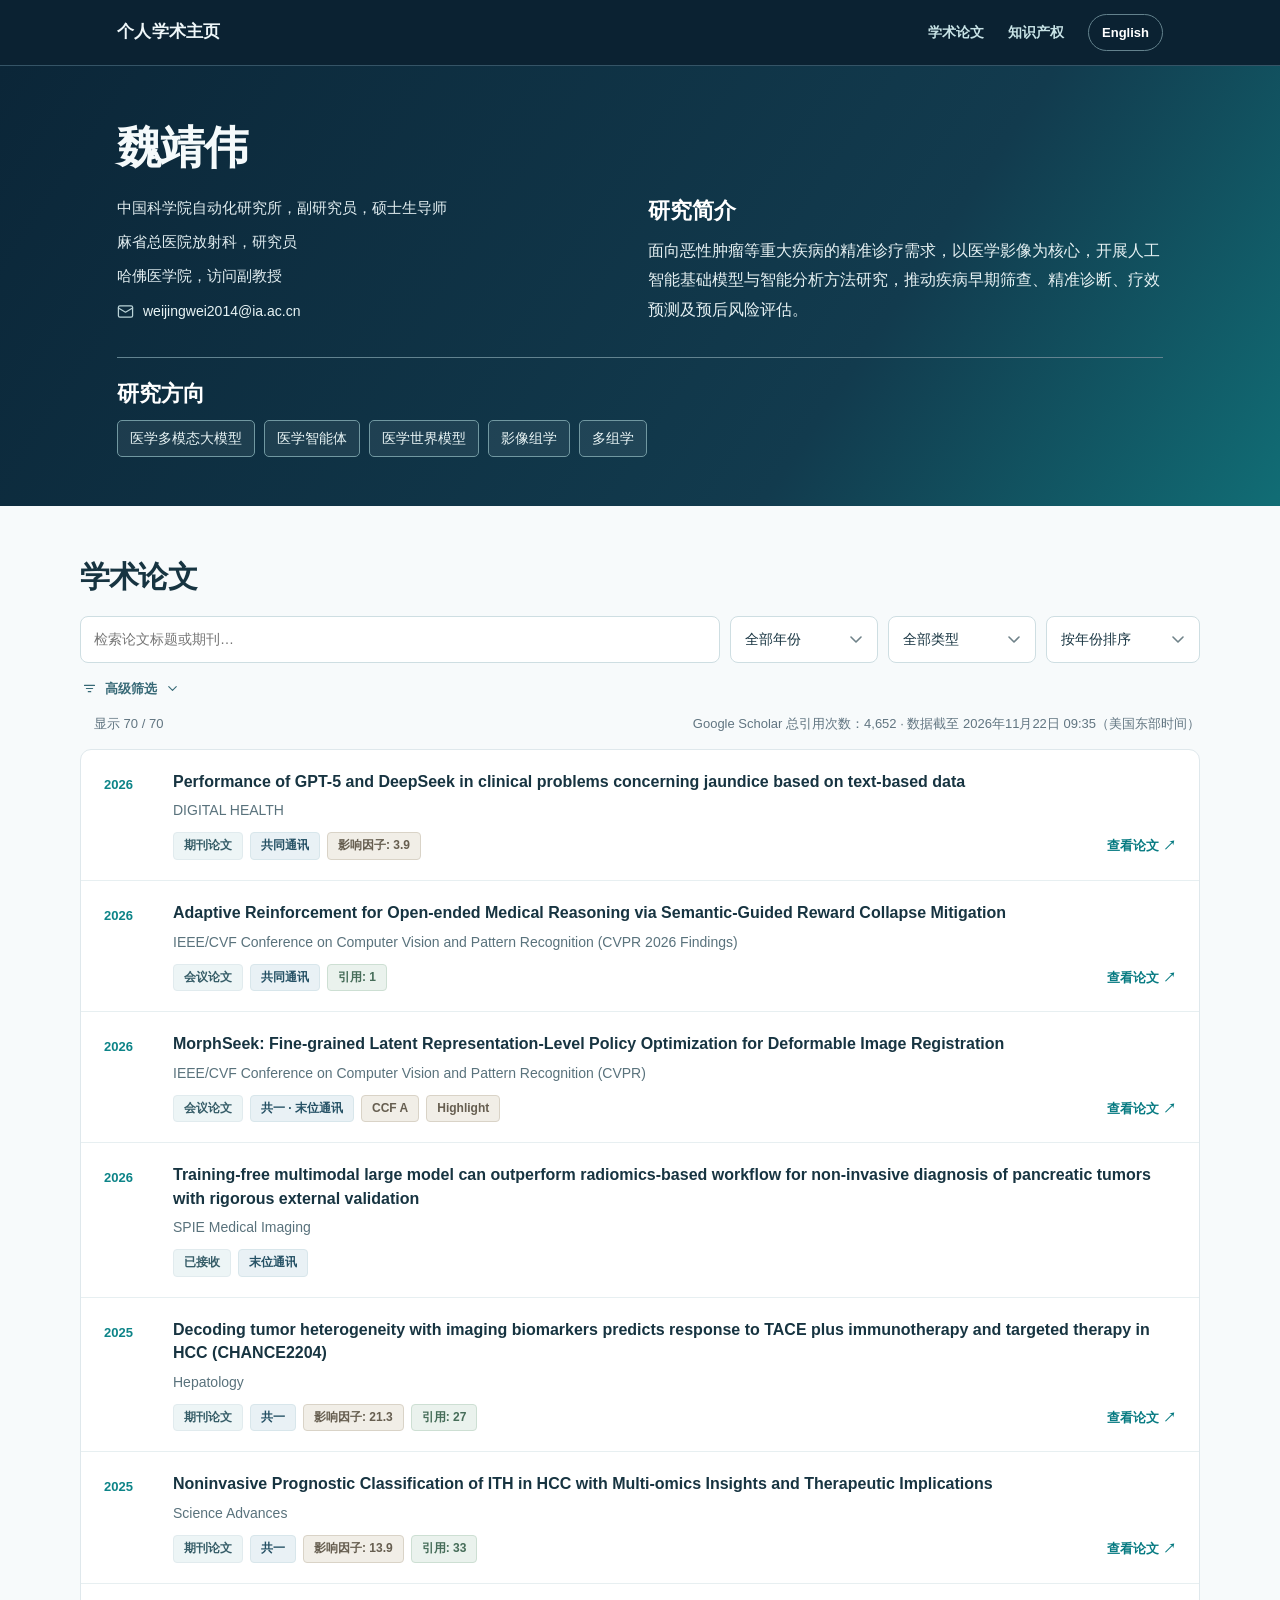
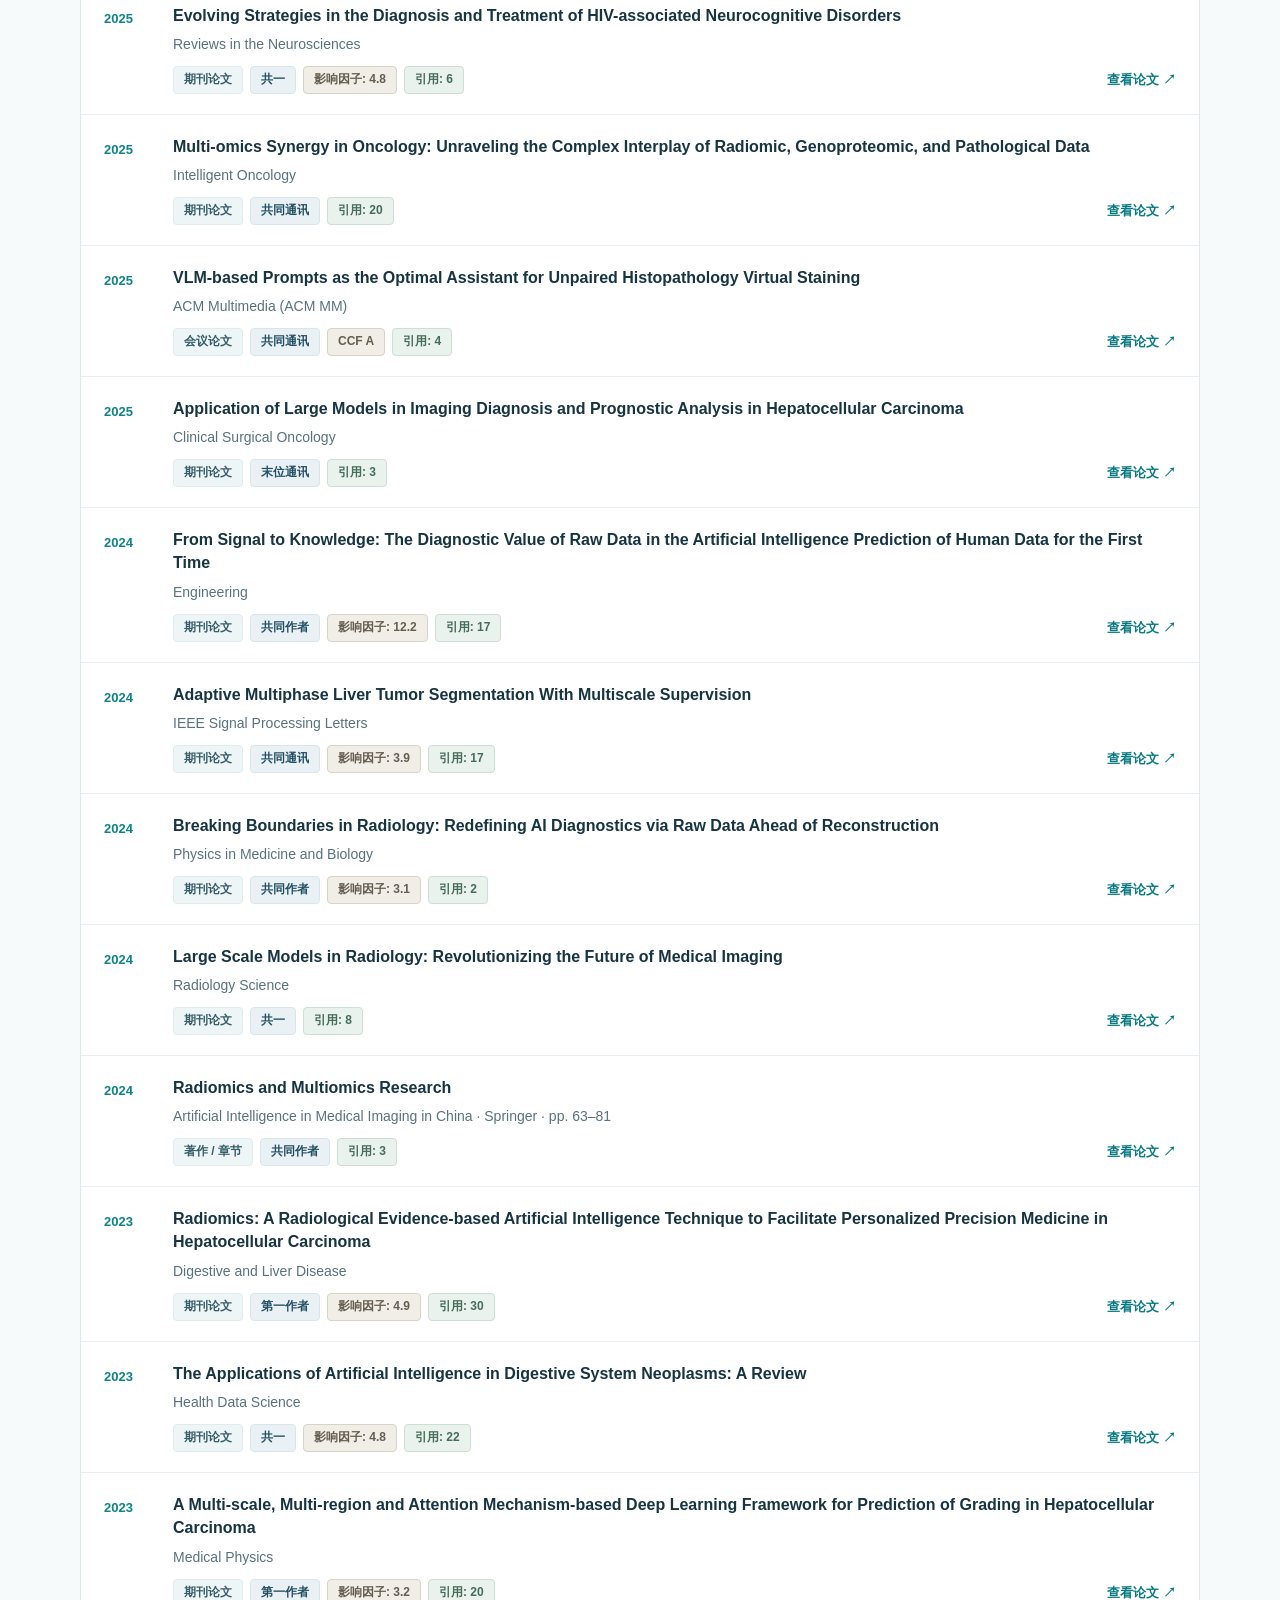
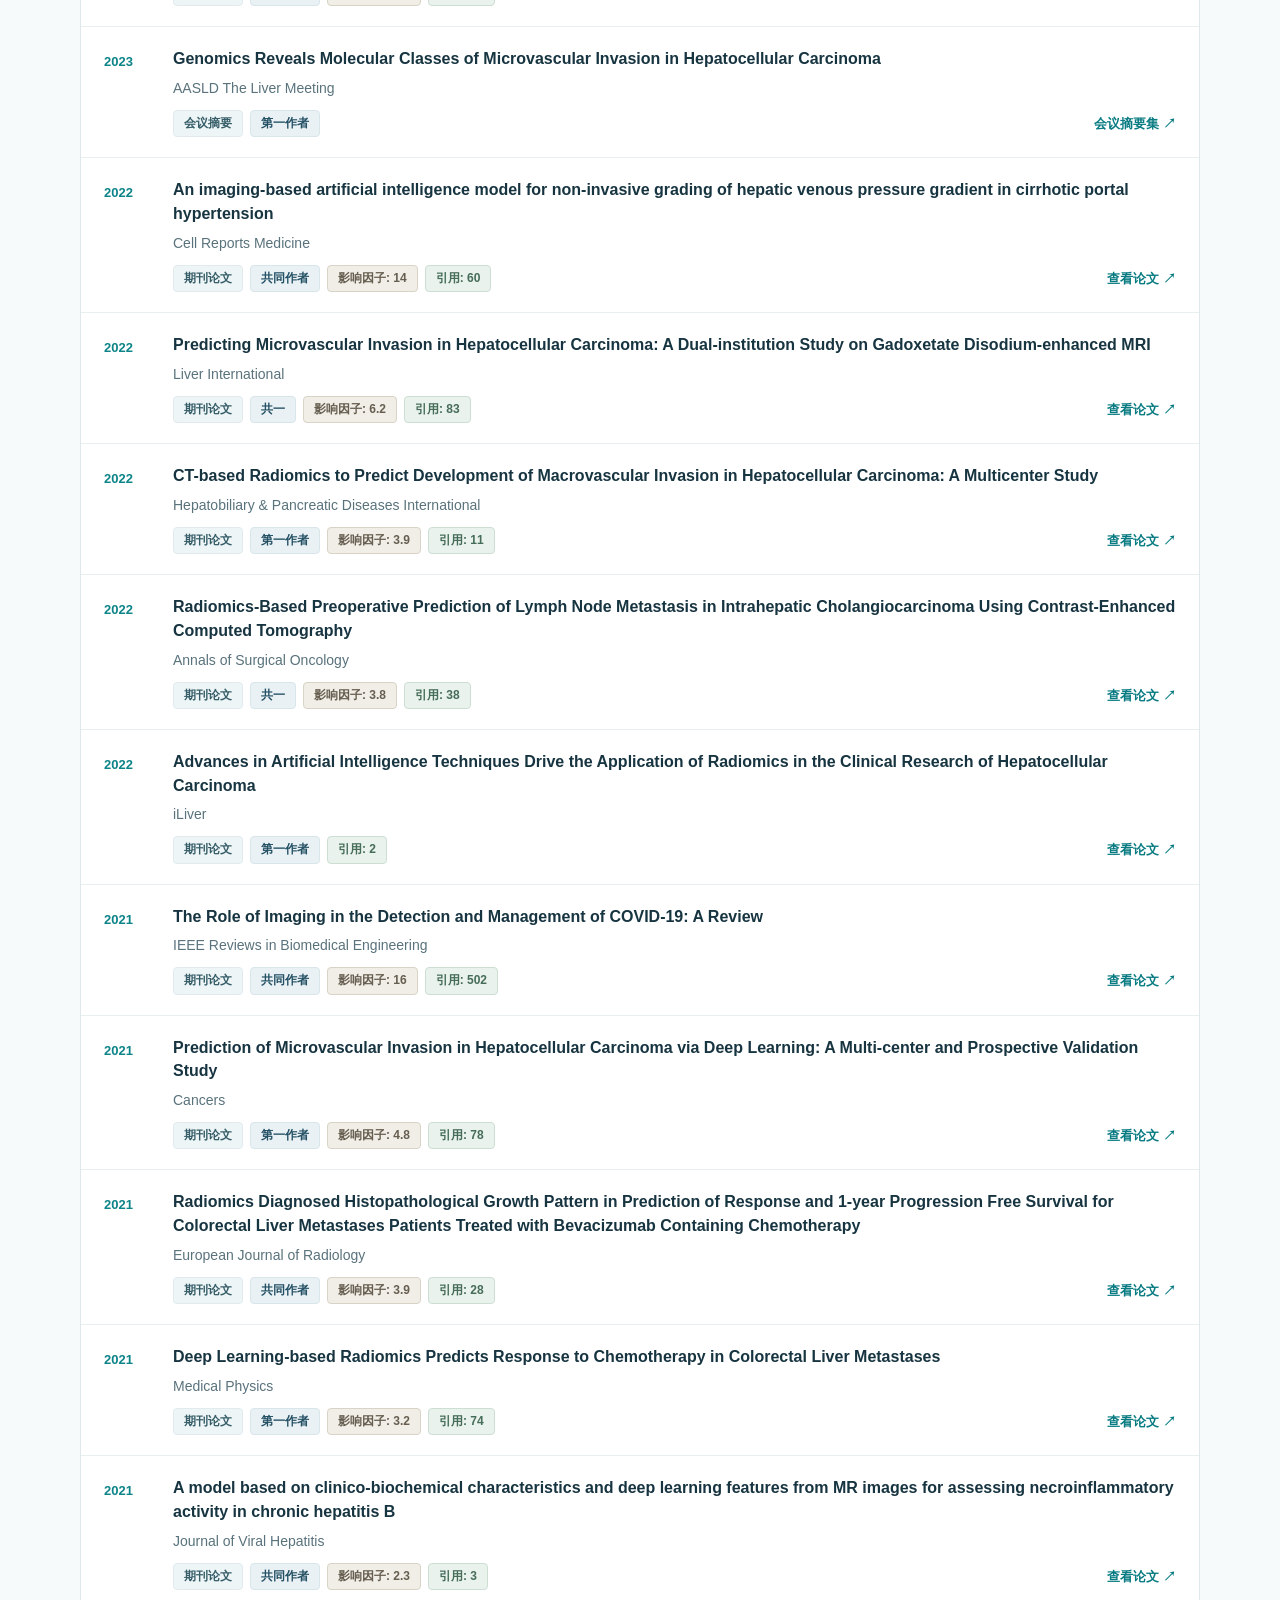
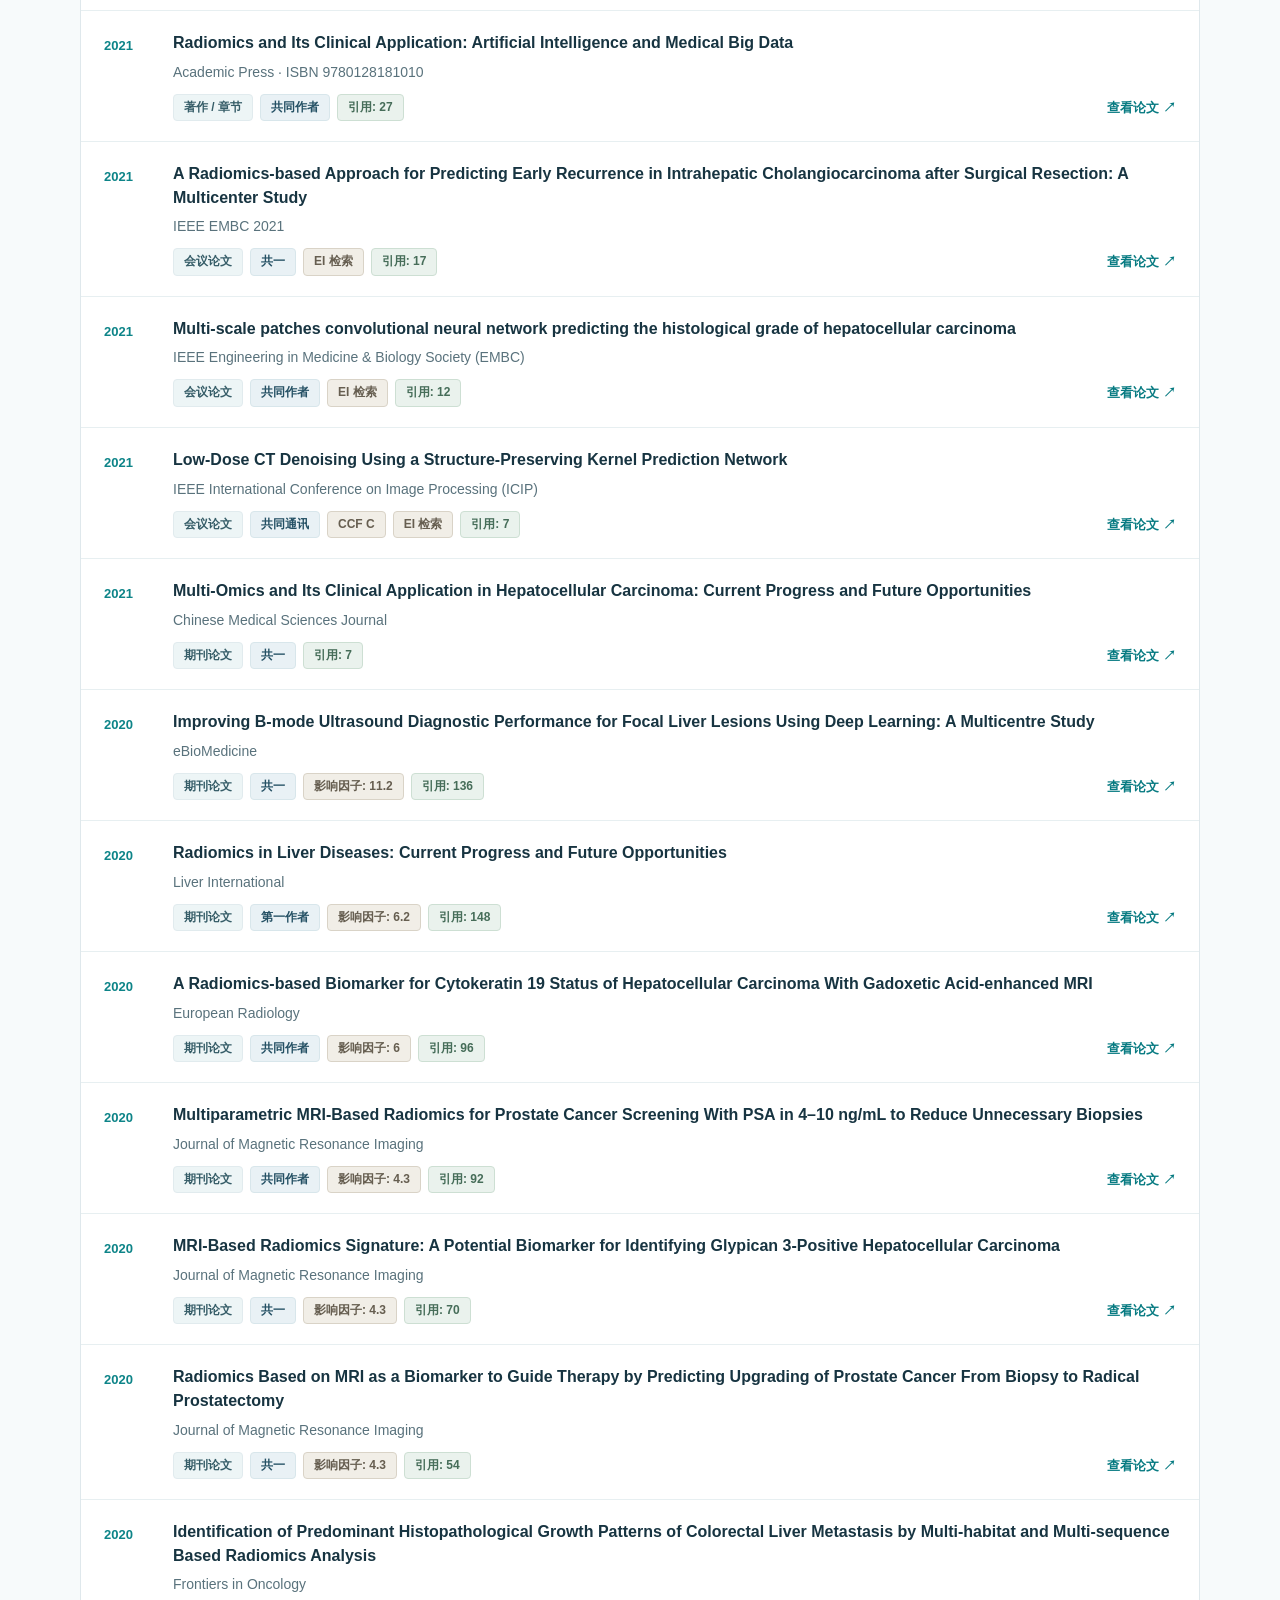
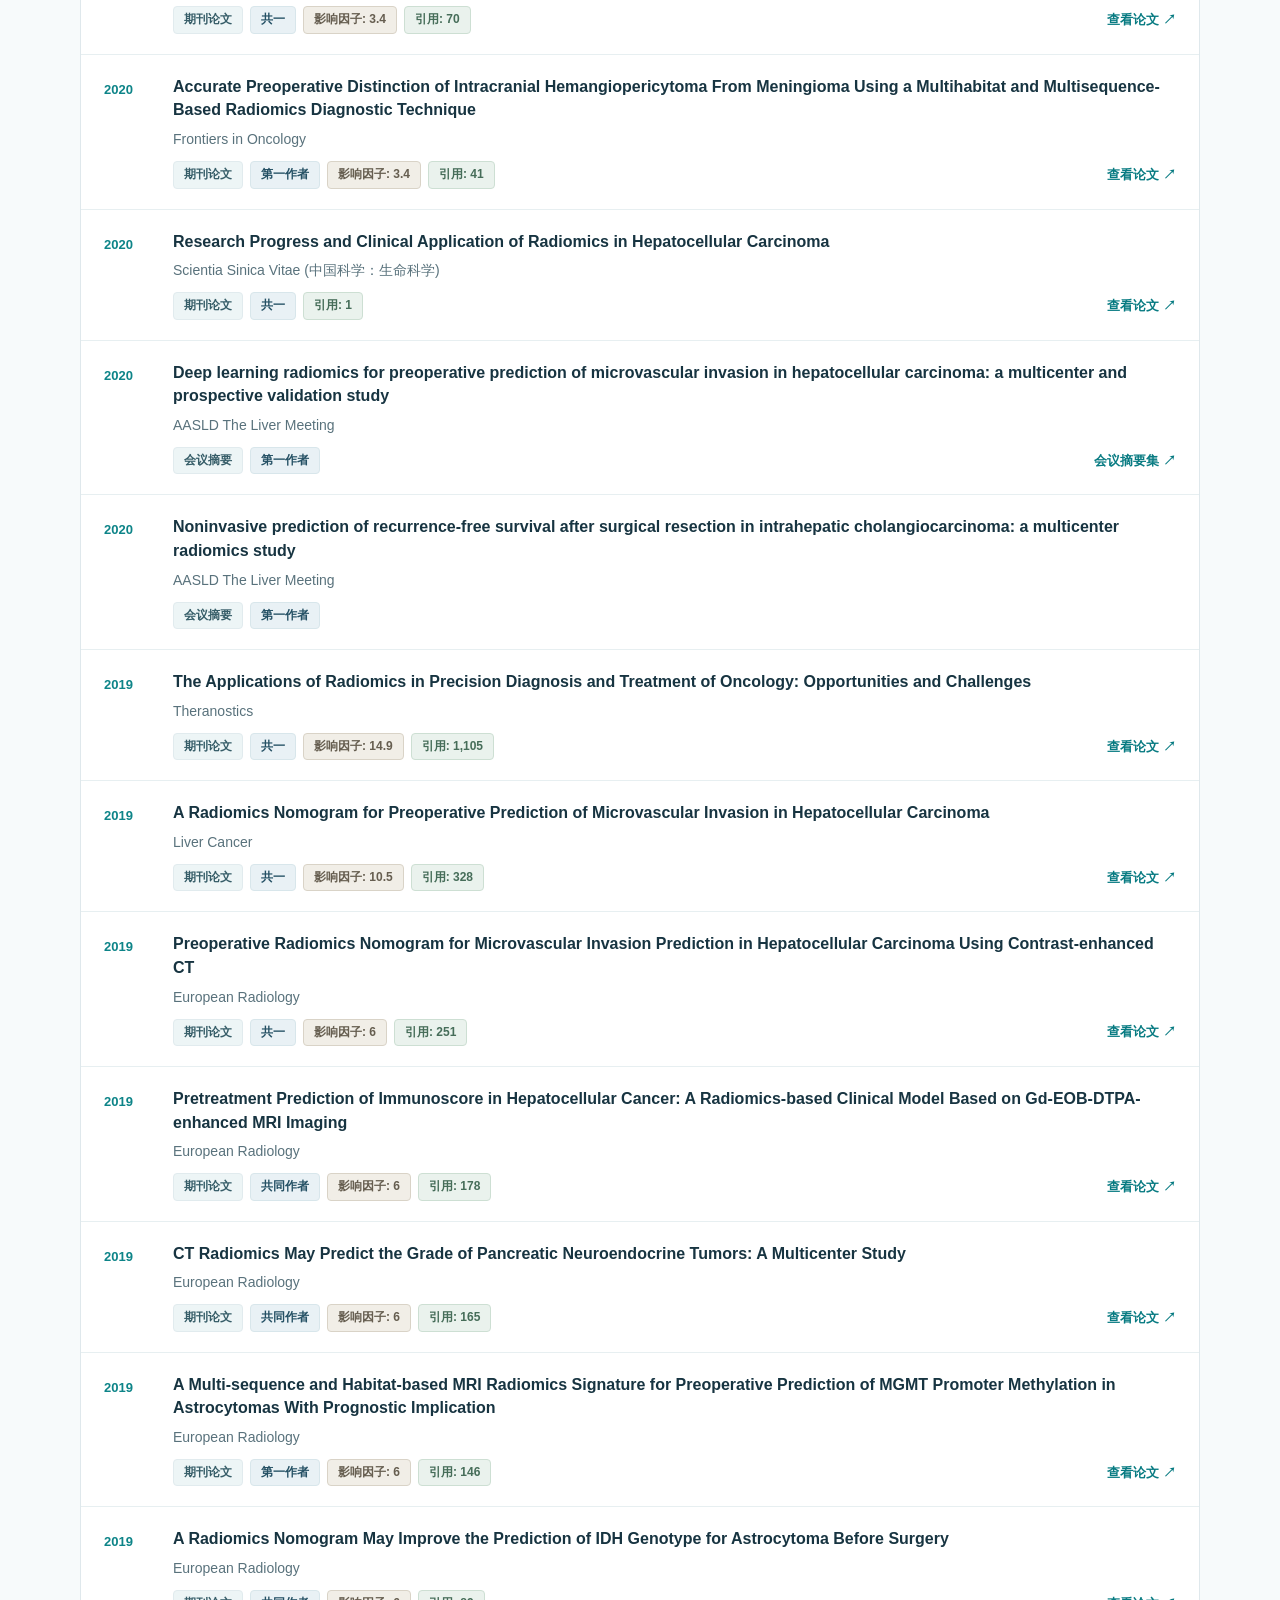
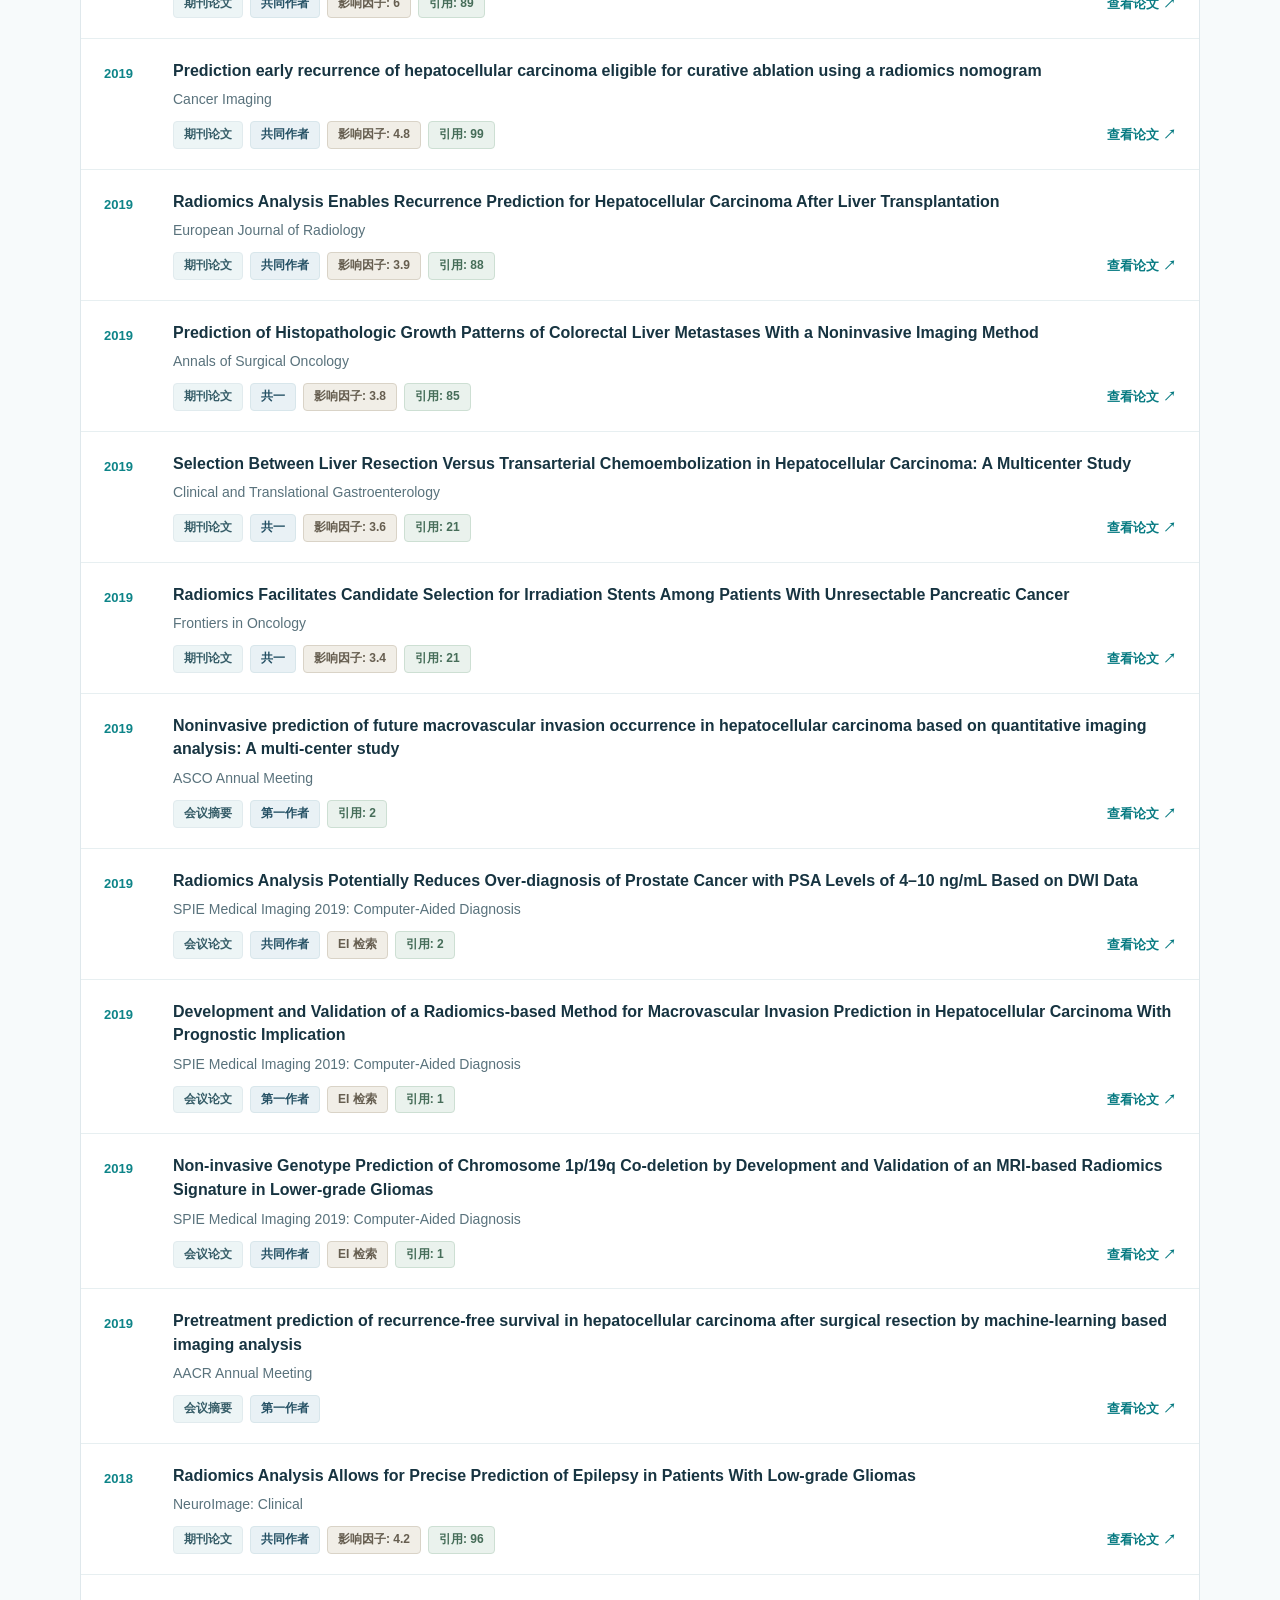
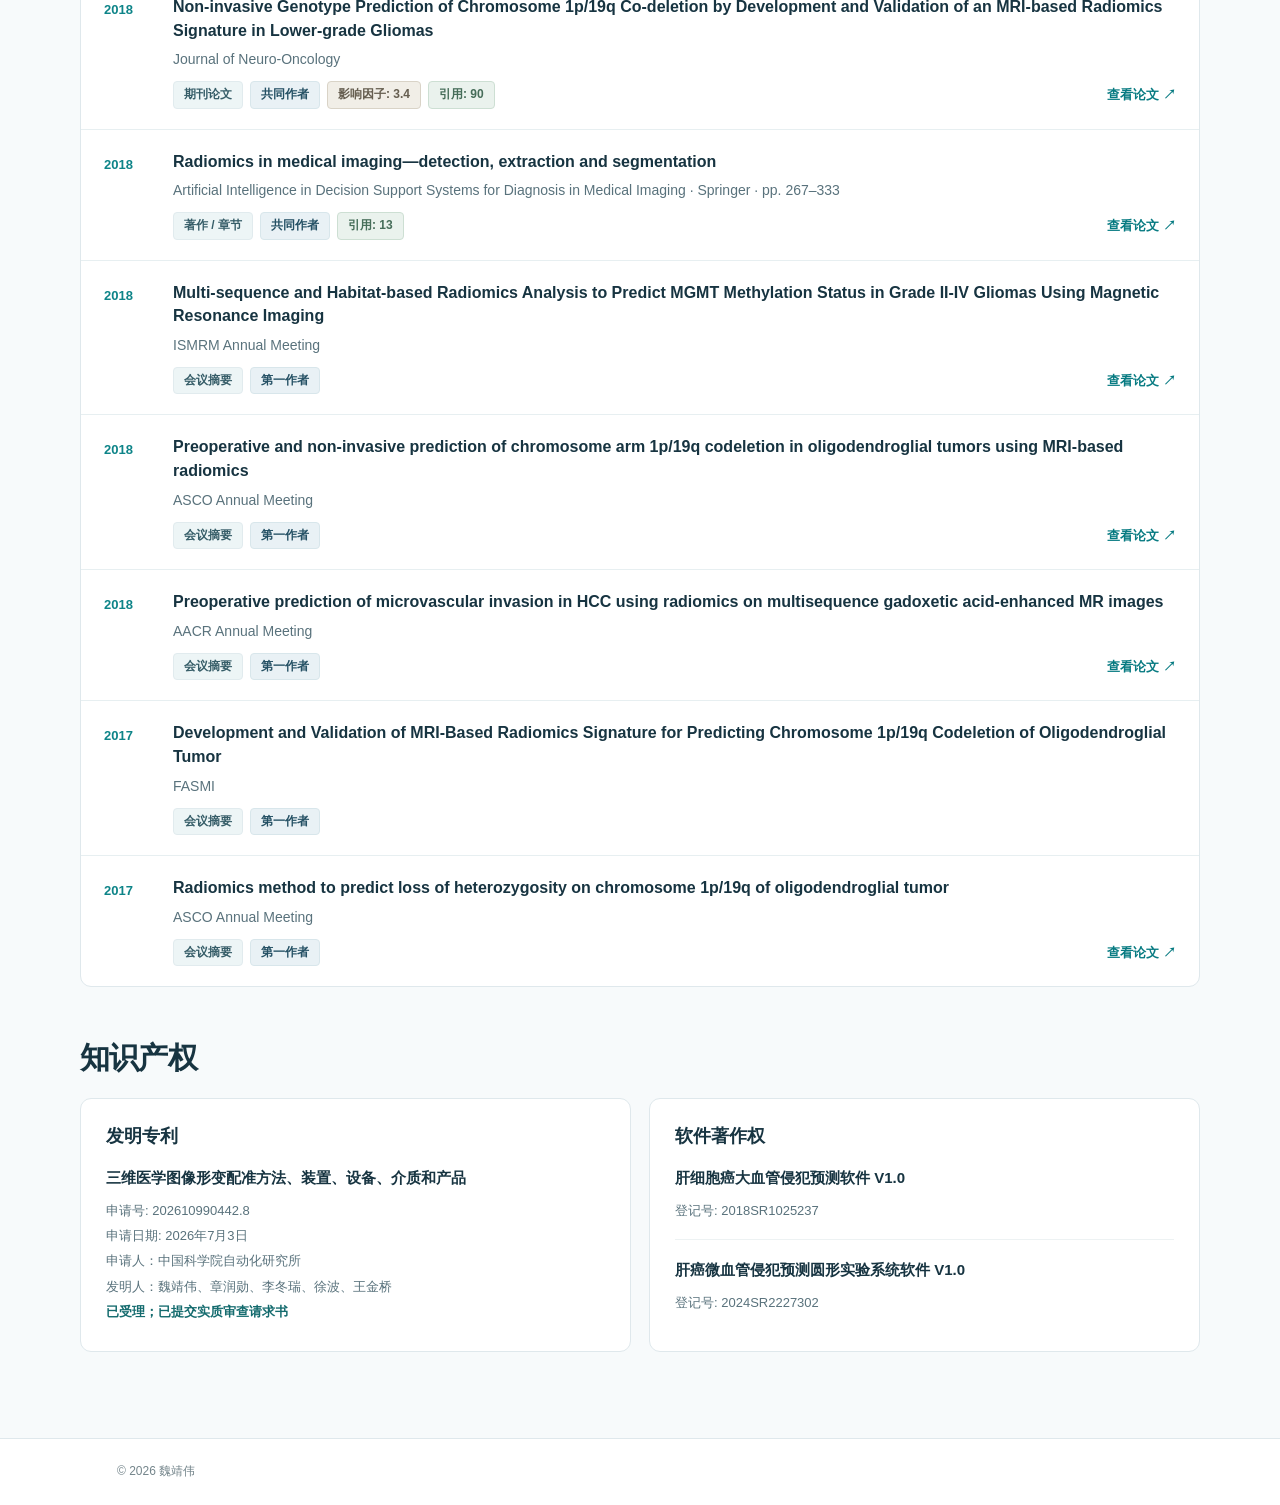
==== zh/index.html @ 061c2d7d "Add compact combined publication filters for year range, JCR impact factor and author position" ====
<!doctype html><html lang="zh-CN"><head><meta charset="UTF-8"><meta name="viewport" content="width=device-width, initial-scale=1"><meta name="description" content="魏靖伟 · 学术任职、医学影像人工智能与多模态智能研究方向、学术论文"><title>魏靖伟 · 学术论文</title><!-- Original dark-blue to teal hero (user-approved visual design); build refresh 2026-11-21 -->
<style>

:root{--navy:#102e40;--navyDeep:#0b2232;--teal:#0d8488;--ink:#173441;--muted:#617581;--line:#dfe8ec;--page:#f7fafb}
*{box-sizing:border-box}html{scroll-behavior:smooth}body{margin:0;background:var(--page);color:var(--ink);font:16px/1.65 -apple-system,BlinkMacSystemFont,"Segoe UI","Noto Sans SC","PingFang SC",Arial,sans-serif;-webkit-font-smoothing:antialiased}
a{color:#087e84;text-underline-offset:3px}input,select,button{font:inherit}
.shell{max-width:1120px;margin:auto;padding:0 37px}
.header{background:var(--navyDeep);border-bottom:1px solid #355466;position:sticky;top:0;z-index:20}
.nav{min-height:65px;display:flex;justify-content:space-between;align-items:center;gap:20px}
.logo{font-size:17px;font-weight:740;letter-spacing:.015em;color:#eff7f9;text-decoration:none}
.navlinks{display:flex;gap:24px;align-items:center}
.navlinks a{font-size:14px;font-weight:650;color:#c8e3e6;text-decoration:none}
.navlinks a:hover{color:#fff}
.navlinks .lang{border:1px solid #63828d;border-radius:30px;padding:7px 13px;color:#fff;font-size:13px}
.hero{background:linear-gradient(124deg,#0b2638 0%,#123b4e 67%,#116d75 100%);color:#f5fafb;padding:56px 0 49px}
.hero-grid{display:grid;grid-template-columns:minmax(0,.95fr) minmax(0,1.05fr);grid-template-areas:"name overview-title" "appointments overview-body";column-gap:65px;row-gap:0}
.hero h1{font-size:clamp(36px,3.6vw,45px);line-height:1.16;letter-spacing:-.036em;margin:0 0 22px;font-weight:750}
.affiliations{display:flex;flex-direction:column;gap:9px;color:#e1edf0;font-size:15px;line-height:1.65}
.hero-name{grid-area:name}.hero-name h1{margin:0 0 22px}.hero-overview-heading{grid-area:overview-title;align-self:end}.hero-overview-heading .section-label{font-size:20px;line-height:1.45;margin:0 0 8px}.affiliations{grid-area:appointments}.hero-about{grid-area:overview-body;padding-top:0}
.section-label{font-size:16px;font-weight:750;line-height:1.6;color:#fff;margin:0 0 12px}
.research-summary{margin:0;font-size:16px;color:#e6f1f3;line-height:1.85;max-width:610px}
.interests{margin-top:32px;border-top:1px solid #628390;padding-top:21px}
.interests .section-label{margin-bottom:12px}
.hero-email{display:flex;align-items:center;gap:9px;padding-top:3px;font-size:14px;line-height:1.65}
.hero-email svg{flex:none;color:#bad3d7}
.hero-email a{color:#e8f4f5;text-decoration:none;overflow-wrap:anywhere}
.hero-email a:hover,.hero-email a:focus-visible{color:#fff;text-decoration:underline}
.chips{display:flex;gap:9px;flex-wrap:wrap}
.chip{border:1px solid #7198a1;border-radius:5px;color:#e8f4f5;padding:7px 12px;background:rgba(236,248,248,.07);font-size:14px;line-height:1.45}
.main{padding:52px 0 86px}
.publications{scroll-margin-top:92px}
.publications h2{font-size:30px;line-height:1.25;letter-spacing:-.026em;font-weight:760;margin:0 0 21px}
.filters{display:flex;gap:10px;flex-wrap:wrap;align-items:center;margin-bottom:0}
.filters input,.filters select{background:white;border:1px solid #cedee2;border-radius:8px;color:var(--ink);font-size:14px;padding:11px 13px}
.filters input{flex:1 1 290px;min-width:230px}
.filters select{min-width:148px;appearance:none;-webkit-appearance:none;padding:11px 40px 11px 14px;background-image:url("data:image/svg+xml,%3Csvg xmlns='http://www.w3.org/2000/svg' width='12' height='8' viewBox='0 0 12 8'%3E%3Cpath d='m1 1 5 5 5-5' stroke='%236f8289' stroke-width='1.6' fill='none' stroke-linecap='round' stroke-linejoin='round'/%3E%3C/svg%3E");background-repeat:no-repeat;background-position:right 15px center;background-size:12px 8px;cursor:pointer}

@media(max-width:580px){.filters #sort{flex-basis:100%}}
.publication-status{display:grid;grid-template-columns:minmax(0,1fr) auto;align-items:baseline;column-gap:18px;row-gap:5px;margin:10px 0 15px;font-size:13px;line-height:1.55;color:var(--muted)}
.publication-status .result-count{display:block;min-width:0;padding-left:14px;font-variant-numeric:tabular-nums}
.publication-status .citation-summary{font-variant-numeric:tabular-nums;font-weight:400;text-align:right}
@media(max-width:760px){.publication-status{grid-template-columns:1fr}.publication-status .citation-summary{text-align:left;padding-left:14px}}
.paperlist{background:white;border:1px solid var(--line);border-radius:11px;overflow:hidden}
.paper{display:grid;grid-template-columns:54px minmax(0,1fr);gap:15px;padding:20px 23px;border-bottom:1px solid #e7eff1}
.paper:last-child{border-bottom:0}
.paper:hover{background:#fbfdfd}
.year{font-size:13px;font-weight:770;color:var(--teal);padding-top:4px}
.paper h3{font-size:16px;font-weight:710;line-height:1.48;margin:0;color:var(--ink)}
.venue{font-size:14px;line-height:1.5;color:#59727c;margin:7px 0 9px}
.paper-meta{display:flex;gap:7px;align-items:center;flex-wrap:wrap}
.tag{background:#edf5f6;border:1px solid #e1ebee;color:#365d68;border-radius:4px;font-size:12px;line-height:1.4;padding:3px 8px;font-weight:650}
.tag.highlight,.tag.ccf,.tag.if-tag,.tag.ei-tag{background:#f1eee7;border:1px solid #d9d3c7;color:#665e50;font-weight:710}
.metric{font-size:12px;color:#58727b;line-height:1.5}
.paper-meta a{font-size:13px;color:#087d83;font-weight:700;text-decoration:none;margin-left:auto}
.paper-meta a:hover{text-decoration:underline}.paper-meta .scholar-citation{margin-left:0;color:#396e74;font-weight:650}
.empty{display:none;border:1px dashed var(--line);padding:25px;text-align:center;color:var(--muted);border-radius:8px}
.footer{border-top:1px solid var(--line);background:#fff;color:#74858b;padding:23px 0;font-size:12px}
@media(max-width:800px){.shell{padding:0 24px}.hero-grid{grid-template-columns:1fr;grid-template-areas:"name" "appointments" "overview-title" "overview-body";column-gap:0;row-gap:0}.hero-overview-heading{margin-top:28px}.hero-about{padding-top:0}.hero{padding:40px 0 39px}.interests{margin-top:25px}.hero h1{font-size:39px}}
@media(max-width:580px){.shell{padding:0 18px}.nav{min-height:61px}.logo{font-size:15px}.navlinks{gap:13px}.navlinks a{font-size:12px}.navlinks .lang{font-size:12px;padding:6px 10px}.hero h1{font-size:35px;margin-bottom:18px}.affiliations{font-size:14px;gap:8px}.section-label{font-size:16px}.research-summary{font-size:15px;line-height:1.8}.chip{font-size:13px;padding:6px 9px}.main{padding:40px 0 60px}.publications h2{font-size:26px}.filters input{flex-basis:100%;min-width:0}.filters select{min-width:0;flex:1}.paper{grid-template-columns:40px minmax(0,1fr);gap:10px;padding:17px 13px}.paper h3{font-size:15px}.venue{font-size:13px}.year{font-size:12px}.paper-meta a{margin-left:0}}


/* Each publication: title / venue / paper type & author role / metrics & official links. */
.paper-content{min-width:0}
.paper-meta{display:flex;gap:9px;flex-wrap:wrap;align-items:center;margin-top:11px}
.paper-meta .tag{display:inline-flex;line-height:1.45;white-space:normal;padding:4px 10px}
.paper-meta .paper-role{background:#e9f1f5;border:1px solid #d8e6eb;color:#245064;font-weight:750}
.paper-details{display:flex;gap:12px;flex-wrap:wrap;align-items:center;margin-top:12px;padding-top:10px;border-top:1px solid #edf2f3}
.paper-details .metric,.paper-details a{font-size:13px;line-height:1.5}
.paper-details .source-link,.paper-details .citation-link{font-weight:720;color:#087b82;text-decoration:none}
.paper-details a:hover{text-decoration:underline}
.paper-details .meta-separator{color:#c5d2d6;font-size:13px}
@media(max-width:580px){.paper-meta{gap:7px}.paper-meta .tag{padding:4px 8px}.paper-details{gap:9px}.paper-details .metric,.paper-details a{font-size:12.5px}}

/* Intellectual property: parallel patent and software copyright categories. */
.ip-section{margin-top:52px;scroll-margin-top:92px}
.ip-section>h2{font-size:30px;line-height:1.25;letter-spacing:-.026em;font-weight:760;margin:0 0 21px}
.ip-grid{display:grid;grid-template-columns:repeat(2,minmax(0,1fr));gap:18px}
.ip-panel{background:#fff;border:1px solid var(--line);border-radius:11px;padding:24px 25px;min-width:0}
.ip-panel h3{font-size:18px;line-height:1.45;color:var(--ink);margin:0 0 17px;font-weight:750}
.ip-panel h3 small{color:var(--teal);font-size:13px;margin-left:5px}
.ip-entry+.ip-entry{border-top:1px solid #edf2f3;margin-top:18px;padding-top:18px}
.ip-entry h4{font-size:15px;line-height:1.6;margin:0 0 10px;font-weight:710;color:var(--ink)}
.ip-entry p{margin:4px 0;font-size:13px;color:#59727c;line-height:1.65}
.ip-entry .ip-status{color:#146b6e;font-weight:650}
.ip-entry .ip-note{font-size:12px;line-height:1.65}
.metric-note{font-size:12px;color:#6c828a;line-height:1.65;margin:17px 0 0}
.paper-details .citation-count{font-variant-numeric:tabular-nums}
@media(max-width:800px){.ip-grid{grid-template-columns:1fr}.ip-panel{padding:20px}.ip-section{margin-top:39px}}

/* Desktop title and affiliation/summary starts use corresponding grid rows. */
/* Match the English two-column hero: overview starts beside the first affiliation, not beside the name. */
.hero-grid.hero-grid-cn{display:grid;grid-template-columns:minmax(0,.95fr) minmax(0,1.05fr);grid-template-areas:"name ." "appointments overview-title" "appointments overview-body";column-gap:65px;row-gap:0;align-items:start}
.hero-grid-cn .hero-overview-heading{align-self:start;margin:0}
.hero-grid-cn .hero-overview-heading .section-label{font-size:22px;line-height:1.35;margin:0 0 10px}
.hero-grid-cn .hero-about{align-self:start;padding-top:0}
@media(max-width:800px){.hero-grid.hero-grid-cn{grid-template-columns:1fr;grid-template-areas:"name" "appointments" "overview-title" "overview-body"}.hero-grid-cn .hero-overview-heading{margin-top:28px}}
@media(max-width:580px){.hero-grid-cn .hero-overview-heading .section-label{font-size:16px}}

.hero-grid{align-items:start}
.hero-name,.hero-overview-heading,.affiliations,.hero-about{min-width:0}
.hero-overview-heading{align-self:end}
.affiliations,.hero-about{align-self:start}
.paper-meta{display:grid;grid-template-columns:minmax(0,1fr) auto;align-items:center;column-gap:16px;row-gap:8px}
.paper-labels{display:flex;align-items:center;gap:7px;min-width:0;flex-wrap:wrap}
.paper-meta .source-link{display:inline-flex;align-items:center;justify-self:end;margin-left:0;white-space:nowrap;font-size:13px;font-weight:720;color:#087b82;text-decoration:none}
.paper-meta .source-link:hover{text-decoration:underline}
.paper-details .citation-link{font-size:13px;color:#087b82;font-weight:720;text-decoration:none}
@media(max-width:580px){.paper-meta{gap:9px}.paper-meta .source-link{font-size:12px}.paper-details .citation-link{font-size:12.5px}}

.tag.if-tag{white-space:nowrap;font-variant-numeric:tabular-nums}
.tag.citation-tag{background:#eaf2ed;border:1px solid #cddfd3;color:#466d59;font-weight:740;white-space:nowrap;font-variant-numeric:tabular-nums}

.tag.ei-tag{white-space:nowrap}
.ip-panel h3{margin-bottom:17px}

.paper-labels .citation-link{font-size:12px;line-height:1.5;white-space:nowrap;color:#087b82;font-weight:700;text-decoration:none;margin-left:4px}
.paper-labels .citation-link:hover{text-decoration:underline}
@media(max-width:580px){.paper-labels .citation-link{font-size:12px;margin-left:0}}
/* Keep original name, affiliation and summary type sizes; match interests heading to overview. */
.hero .interests .section-label{font-size:22px;line-height:1.35}
@media(max-width:580px){html[lang="zh-CN"] .hero .interests .section-label{font-size:16px}}


/* Optional advanced filters — keep the existing primary search row uncluttered. */
.advanced-filter-bar{display:flex;align-items:center;justify-content:space-between;gap:14px;margin:11px 0 0}
.advanced-filter-toggle{display:inline-flex;align-items:center;gap:8px;background:transparent;border:0;padding:4px 2px;color:#376976;font-size:13px;font-weight:690;cursor:pointer}
.advanced-filter-toggle:hover,.advanced-filter-toggle:focus-visible{color:#075d66;text-decoration:underline;text-underline-offset:3px}
.advanced-filter-toggle svg{width:15px;height:15px;flex:none}
.advanced-filter-toggle .advanced-chevron{transition:transform .15s ease}
.advanced-filter-toggle[aria-expanded="true"] .advanced-chevron{transform:rotate(180deg)}
.advanced-filter-reset{background:transparent;border:0;color:#6c818b;font-size:12px;cursor:pointer;padding:4px}
.advanced-filter-reset:hover{text-decoration:underline}
.advanced-filter-reset[hidden],.advanced-filter-panel[hidden]{display:none}
.advanced-filter-panel{margin-top:10px;padding:17px 19px 15px;background:#fff;border:1px solid #dfe8ec;border-radius:9px}
.advanced-filter-fields{display:grid;grid-template-columns:repeat(2,minmax(0,1fr));gap:16px}
.advanced-field{display:flex;flex-direction:column;gap:7px;min-width:0}
.advanced-field>span,.advanced-roles legend{font-size:13px;font-weight:680;color:#344f5a}
.advanced-field select,.advanced-field input{width:100%;min-width:0;border:1px solid #cedee2;border-radius:7px;padding:9px 12px;color:var(--ink);background:white;font-size:14px;line-height:1.4}
.advanced-field select:focus-visible,.advanced-field input:focus-visible{outline:2px solid #0d8488;outline-offset:1px}
.advanced-roles{border:0;padding:0;margin:16px 0 0;min-width:0}
.advanced-roles legend{padding:0;margin:0 0 9px}
.advanced-role-options{display:flex;flex-wrap:wrap;gap:8px 22px}
.advanced-role-option{display:inline-flex;align-items:center;gap:7px;color:#344f5a;font-size:13px;cursor:pointer;white-space:nowrap}
.advanced-role-option input{width:15px;height:15px;accent-color:#0d8488;cursor:pointer}
.advanced-hint{font-size:12px;line-height:1.55;color:#718690;margin:11px 0 0}
@media(max-width:580px){.advanced-filter-panel{padding:15px 14px}.advanced-filter-fields{grid-template-columns:1fr;gap:12px}.advanced-role-options{gap:10px 16px}}
</style></head><body>
<header class="header"><div class="shell nav"><a href="#top" class="logo">个人学术主页</a><nav class="navlinks" aria-label="Navigation"><a href="#publications">学术论文</a><a href="#intellectual-property">知识产权</a><a class="lang" href="../?v=20261122-language-sync">English</a></nav></div></header>
<section class="hero" id="top"><div class="shell"><div class="hero-grid hero-grid-cn"><div class="hero-name"><h1>魏靖伟</h1></div><div class="affiliations"><div>中国科学院自动化研究所，副研究员，硕士生导师</div><div>麻省总医院放射科，研究员</div><div class="harvard-appointment">哈佛医学院<span class="appointment-punctuation">，</span>访问副教授</div><div class="hero-email"><svg aria-hidden="true" xmlns="http://www.w3.org/2000/svg" width="17" height="17" viewBox="0 0 24 24" fill="none" stroke="currentColor" stroke-width="1.75" stroke-linecap="round" stroke-linejoin="round"><rect x="2" y="4" width="20" height="16" rx="2"/><path d="m22 7-10 6L2 7"/></svg><a href="mailto:weijingwei2014@ia.ac.cn">weijingwei2014@ia.ac.cn</a></div></div><div class="hero-overview-heading"><h2 class="section-label">研究简介</h2></div><div class="hero-about"><p class="research-summary">面向恶性肿瘤等重大疾病的精准诊疗需求，以医学影像为核心，开展人工智能基础模型与智能分析方法研究，推动疾病早期筛查、精准诊断、疗效预测及预后风险评估。</p></div></div><div class="interests"><h2 class="section-label">研究方向</h2><div class="chips"><span class="chip">医学多模态大模型</span><span class="chip">医学智能体</span><span class="chip">医学世界模型</span><span class="chip">影像组学</span><span class="chip">多组学</span></div></div></div></section>
<main class="shell main"><section class="publications" id="publications"><h2>学术论文</h2><div class="filters"><input id="search" type="search" placeholder="检索论文标题或期刊…" aria-label="检索论文标题或期刊…"><select id="year" aria-label="year"><option value="">全部年份</option></select><select id="type" aria-label="type"><option value="">全部类型</option><option value="journal">期刊论文</option><option value="conference">会议论文</option><option value="abstract">会议摘要</option><option value="book">著作 / 章节</option><option value="accepted">已接收</option></select><select id="sort" aria-label="论文排序方式"><option value="newest">按年份排序</option><option value="citations-desc">按引用次数排序</option><option value="impact-desc">按影响因子排序</option></select></div>
<div class="advanced-filter-bar">
  <button type="button" id="advanced-filter-toggle" class="advanced-filter-toggle" aria-expanded="false" aria-controls="advanced-filter-panel">
    <svg aria-hidden="true" viewBox="0 0 24 24" fill="none" stroke="currentColor" stroke-width="1.8" stroke-linecap="round" stroke-linejoin="round"><path d="M4 7h16M7 12h10M10 17h4"/></svg>
    <span>高级筛选<span id="advanced-filter-active-count"></span></span>
    <svg class="advanced-chevron" aria-hidden="true" viewBox="0 0 24 24" fill="none" stroke="currentColor" stroke-width="1.8" stroke-linecap="round" stroke-linejoin="round"><path d="m6 9 6 6 6-6"/></svg>
  </button>
  <button type="button" id="advanced-filter-reset" class="advanced-filter-reset" hidden>清空高级筛选</button>
</div>
<div id="advanced-filter-panel" class="advanced-filter-panel" hidden>
  <div class="advanced-filter-fields">
    <label class="advanced-field"><span>起始年份</span><select id="year-from" aria-label="起始年份"><option value="">不限年份</option></select></label>
    <label class="advanced-field"><span>最低影响因子（≥）</span><input id="min-if" type="number" min="0" step="0.1" inputmode="decimal" placeholder="如 6.2" aria-label="最低影响因子（≥）"></label>
  </div>
  <fieldset class="advanced-roles"><legend>作者身份（可多选）</legend><div class="advanced-role-options">
    <label class="advanced-role-option"><input type="checkbox" name="author-role" value="first"><span>第一作者</span></label>
    <label class="advanced-role-option"><input type="checkbox" name="author-role" value="cofirst"><span>共同第一作者</span></label>
    <label class="advanced-role-option"><input type="checkbox" name="author-role" value="cocorr"><span>共同通讯作者</span></label>
    <label class="advanced-role-option"><input type="checkbox" name="author-role" value="lastcorr"><span>末位通讯作者</span></label>
  </div></fieldset>
  <p class="advanced-hint">不勾选表示不限作者身份；勾选多个表示满足其中任意一种。</p>
</div><div class="publication-status"><span id="count" class="result-count" aria-live="polite">显示 70 / 70</span><span class="citation-summary">Google Scholar 总引用次数：4,652 · 数据截至 2026年11月22日 09:35（美国东部时间）</span></div><div class="paperlist" id="papers"></div><div id="empty" class="empty"></div></section><section class="ip-section" id="intellectual-property"><h2>知识产权</h2><div class="ip-grid"><article class="ip-panel"><h3>发明专利 </h3><div class="ip-entry"><h4>三维医学图像形变配准方法、装置、设备、介质和产品</h4><p>申请号: 202610990442.8</p><p>申请日期: 2026年7月3日</p><p>申请人：中国科学院自动化研究所</p><p>发明人：魏靖伟、章润勋、李冬瑞、徐波、王金桥</p><p class="ip-status">已受理；已提交实质审查请求书</p></div></article><article class="ip-panel"><h3>软件著作权 </h3><div class="ip-entry"><h4>肝细胞癌大血管侵犯预测软件 V1.0</h4><p>登记号: 2018SR1025237</p></div><div class="ip-entry"><h4>肝癌微血管侵犯预测圆形实验系统软件 V1.0</h4><p>登记号: 2024SR2227302</p></div></article></div></section></main><footer class="footer"><div class="shell">© 2026 魏靖伟</div></footer>
<script id="bibliography-data" type="application/json">[{"year":2026,"title":"MorphSeek: Fine-grained Latent Representation-Level Policy Optimization for Deformable Image Registration","venue":"IEEE/CVF Conference on Computer Vision and Pattern Recognition (CVPR)","role":"Co-first author; Last corresponding author","kind":"conference","url":"https://openaccess.thecvf.com/content/CVPR2026/html/Zhang_MorphSeek_Fine-grained_Latent_Representation-Level_Policy_Optimization_for_Deformable_Image_Registration_CVPR_2026_paper.html","direct":true,"roleCode":"cofirst-last-corresponding","highlight":true,"ccfRank":"A"},{"year":2025,"title":"Decoding tumor heterogeneity with imaging biomarkers predicts response to TACE plus immunotherapy and targeted therapy in HCC (CHANCE2204)","venue":"Hepatology","role":"Co-first author","kind":"journal","url":"https://doi.org/10.1097/HEP.0000000000001593","direct":true,"roleCode":"cofirst","impactFactor2025":21.3,"impactFactorSource":"JCR 2025 (released 2026)","doi":"10.1097/HEP.0000000000001593","googleScholarCitations":27,"googleScholarAsOf":"2026-11-22 09:35","googleScholarAuthorId":"cT-NihcAAAAJ"},{"year":2025,"title":"VLM-based Prompts as the Optimal Assistant for Unpaired Histopathology Virtual Staining","venue":"ACM Multimedia (ACM MM)","role":"Corresponding author","kind":"conference","url":"https://doi.org/10.1145/3746027.3755105","direct":true,"sourceVerified":true,"verificationNote":"DOI confirmed via dblp ACM MM 2025 record; arXiv full text 2504.15545","roleCode":"co-corresponding","ccfRank":"A","doi":"10.1145/3746027.3755105","googleScholarCitations":4,"googleScholarAsOf":"2026-11-22 09:35","googleScholarAuthorId":"cT-NihcAAAAJ"},{"year":2025,"title":"Multi-omics Synergy in Oncology: Unraveling the Complex Interplay of Radiomic, Genoproteomic, and Pathological Data","venue":"Intelligent Oncology","role":"Corresponding author","kind":"journal","url":"https://doi.org/10.1016/j.intonc.2024.10.003","direct":true,"sourceVerified":true,"roleCode":"co-corresponding","impactFactorSource":"JCR 2025 (released 2026)","doi":"10.1016/j.intonc.2024.10.003","googleScholarCitations":20,"googleScholarAsOf":"2026-11-22 09:35","googleScholarAuthorId":"cT-NihcAAAAJ"},{"year":2025,"title":"Evolving Strategies in the Diagnosis and Treatment of HIV-associated Neurocognitive Disorders","venue":"Reviews in the Neurosciences","role":"Co-first author","kind":"journal","url":"https://doi.org/10.1515/revneuro-2025-0004","direct":true,"sourceVerified":true,"roleCode":"cofirst","impactFactor2025":4.8,"impactFactorSource":"JCR 2025 (released 2026)","doi":"10.1515/revneuro-2025-0004","googleScholarCitations":6,"googleScholarAsOf":"2026-11-22 09:35","googleScholarAuthorId":"cT-NihcAAAAJ"},{"year":2025,"title":"Application of Large Models in Imaging Diagnosis and Prognostic Analysis in Hepatocellular Carcinoma","venue":"Clinical Surgical Oncology","role":"Corresponding author","kind":"journal","url":"https://doi.org/10.1016/j.cson.2025.100083","direct":true,"sourceVerified":true,"roleCode":"last-corresponding","impactFactorSource":"JCR 2025 (released 2026)","doi":"10.1016/j.cson.2025.100083","googleScholarCitations":3,"googleScholarAsOf":"2026-11-22 09:35","googleScholarAuthorId":"cT-NihcAAAAJ"},{"year":2025,"title":"Noninvasive Prognostic Classification of ITH in HCC with Multi-omics Insights and Therapeutic Implications","venue":"Science Advances","role":"Co-first author","kind":"journal","url":"https://doi.org/10.1126/sciadv.ads8323","direct":true,"roleCode":"cofirst","impactFactor2025":13.9,"impactFactorSource":"JCR 2025 (released 2026)","doi":"10.1126/sciadv.ads8323","googleScholarCitations":33,"googleScholarAsOf":"2026-11-22 09:35","googleScholarAuthorId":"cT-NihcAAAAJ"},{"year":2024,"title":"Adaptive Multiphase Liver Tumor Segmentation With Multiscale Supervision","venue":"IEEE Signal Processing Letters","role":"Corresponding author","kind":"journal","url":"https://doi.org/10.1109/LSP.2024.3356414","direct":true,"sourceVerified":true,"roleCode":"co-corresponding","impactFactor2025":3.9,"impactFactorSource":"JCR 2025 (released 2026)","doi":"10.1109/LSP.2024.3356414","googleScholarCitations":17,"googleScholarAsOf":"2026-11-22 09:35","googleScholarAuthorId":"cT-NihcAAAAJ"},{"year":2024,"title":"Breaking Boundaries in Radiology: Redefining AI Diagnostics via Raw Data Ahead of Reconstruction","venue":"Physics in Medicine and Biology","role":"Co-author","kind":"journal","url":"https://pubmed.ncbi.nlm.nih.gov/38224617/","direct":true,"sourceVerified":true,"verificationNote":"PubMed PMID 38224617 (stable public bibliographic record). Official publisher DOI remains 10.1088/1361-6560/ad1e7c; IOP publisher redirect may be inaccessible for some visitors.","roleCode":"coauthor","impactFactor2025":3.1,"impactFactorSource":"JCR 2025 (released 2026)","doi":"10.1088/1361-6560/ad1e7c","googleScholarCitations":2,"googleScholarAsOf":"2026-11-22 09:35","googleScholarAuthorId":"cT-NihcAAAAJ"},{"year":2024,"title":"Large Scale Models in Radiology: Revolutionizing the Future of Medical Imaging","venue":"Radiology Science","role":"Co-first author","kind":"journal","url":"https://doi.org/10.15212/RADSCI-2023-0018","direct":true,"sourceVerified":true,"roleCode":"cofirst","impactFactorSource":"JCR 2025 (released 2026)","doi":"10.15212/RADSCI-2023-0018","googleScholarCitations":8,"googleScholarAsOf":"2026-11-22 09:35","googleScholarAuthorId":"cT-NihcAAAAJ"},{"year":2023,"title":"A Multi-scale, Multi-region and Attention Mechanism-based Deep Learning Framework for Prediction of Grading in Hepatocellular Carcinoma","venue":"Medical Physics","role":"First author","kind":"journal","url":"https://aapm.onlinelibrary.wiley.com/doi/10.1002/mp.16127","direct":true,"roleCode":"first","impactFactor2025":3.2,"impactFactorSource":"JCR 2025 (released 2026)","doi":"10.1002/mp.16127","googleScholarCitations":20,"googleScholarAsOf":"2026-11-22 09:35","googleScholarAuthorId":"cT-NihcAAAAJ"},{"year":2023,"title":"Radiomics: A Radiological Evidence-based Artificial Intelligence Technique to Facilitate Personalized Precision Medicine in Hepatocellular Carcinoma","venue":"Digestive and Liver Disease","role":"First author","kind":"journal","url":"https://pubmed.ncbi.nlm.nih.gov/36641292/","direct":true,"roleCode":"first","impactFactor2025":4.9,"impactFactorSource":"JCR 2025 (released 2026)","doi":"10.1016/j.dld.2022.12.015","googleScholarCitations":30,"googleScholarAsOf":"2026-11-22 09:35","googleScholarAuthorId":"cT-NihcAAAAJ"},{"year":2022,"title":"Radiomics-Based Preoperative Prediction of Lymph Node Metastasis in Intrahepatic Cholangiocarcinoma Using Contrast-Enhanced Computed Tomography","venue":"Annals of Surgical Oncology","role":"Co-first author","kind":"journal","url":"https://doi.org/10.1245/s10434-022-12028-8","direct":true,"sourceVerified":true,"roleCode":"cofirst","impactFactor2025":3.8,"impactFactorSource":"JCR 2025 (released 2026)","doi":"10.1245/s10434-022-12028-8","googleScholarCitations":38,"googleScholarAsOf":"2026-11-22 09:35","googleScholarAuthorId":"cT-NihcAAAAJ"},{"year":2022,"title":"CT-based Radiomics to Predict Development of Macrovascular Invasion in Hepatocellular Carcinoma: A Multicenter Study","venue":"Hepatobiliary & Pancreatic Diseases International","role":"First author","kind":"journal","url":"https://doi.org/10.1016/j.hbpd.2021.09.011","direct":true,"sourceVerified":true,"roleCode":"first","impactFactor2025":3.9,"impactFactorSource":"JCR 2025 (released 2026)","doi":"10.1016/j.hbpd.2021.09.011","googleScholarCitations":11,"googleScholarAsOf":"2026-11-22 09:35","googleScholarAuthorId":"cT-NihcAAAAJ"},{"year":2022,"title":"Predicting Microvascular Invasion in Hepatocellular Carcinoma: A Dual-institution Study on Gadoxetate Disodium-enhanced MRI","venue":"Liver International","role":"Co-first author","kind":"journal","url":"https://doi.org/10.1111/liv.15231","direct":true,"sourceVerified":true,"roleCode":"cofirst","impactFactor2025":6.2,"impactFactorSource":"JCR 2025 (released 2026)","doi":"10.1111/liv.15231","googleScholarCitations":83,"googleScholarAsOf":"2026-11-22 09:35","googleScholarAuthorId":"cT-NihcAAAAJ"},{"year":2022,"title":"Advances in Artificial Intelligence Techniques Drive the Application of Radiomics in the Clinical Research of Hepatocellular Carcinoma","venue":"iLiver","role":"First author","kind":"journal","url":"https://doi.org/10.1016/j.iliver.2022.02.005","direct":true,"sourceVerified":true,"roleCode":"first","impactFactorSource":"JCR 2025 (released 2026)","doi":"10.1016/j.iliver.2022.02.005","googleScholarCitations":2,"googleScholarAsOf":"2026-11-22 09:35","googleScholarAuthorId":"cT-NihcAAAAJ"},{"year":2021,"title":"Prediction of Microvascular Invasion in Hepatocellular Carcinoma via Deep Learning: A Multi-center and Prospective Validation Study","venue":"Cancers","role":"First author","kind":"journal","url":"https://doi.org/10.3390/cancers13102368","direct":true,"sourceVerified":true,"roleCode":"first","impactFactor2025":4.8,"impactFactorSource":"JCR 2025 (released 2026)","doi":"10.3390/cancers13102368","googleScholarCitations":78,"googleScholarAsOf":"2026-11-22 09:35","googleScholarAuthorId":"cT-NihcAAAAJ"},{"year":2021,"title":"Deep Learning-based Radiomics Predicts Response to Chemotherapy in Colorectal Liver Metastases","venue":"Medical Physics","role":"First author","kind":"journal","url":"https://doi.org/10.1002/mp.14563","direct":true,"sourceVerified":true,"roleCode":"first","impactFactor2025":3.2,"impactFactorSource":"JCR 2025 (released 2026)","doi":"10.1002/mp.14563","googleScholarCitations":74,"googleScholarAsOf":"2026-11-22 09:35","googleScholarAuthorId":"cT-NihcAAAAJ"},{"year":2021,"title":"Multi-Omics and Its Clinical Application in Hepatocellular Carcinoma: Current Progress and Future Opportunities","venue":"Chinese Medical Sciences Journal","role":"Co-first author","kind":"journal","url":"https://doi.org/10.24920/003984","direct":true,"sourceVerified":true,"roleCode":"cofirst","impactFactorSource":"JCR 2025 (released 2026)","doi":"10.24920/003984","verificationNote":"Publisher notes Wanshui Yang, Hanyu Jiang, Chao Liu, and Jingwei Wei contributed equally.","googleScholarCitations":7,"googleScholarAsOf":"2026-11-22 09:35","googleScholarAuthorId":"cT-NihcAAAAJ"},{"year":2021,"title":"A Radiomics-based Approach for Predicting Early Recurrence in Intrahepatic Cholangiocarcinoma after Surgical Resection: A Multicenter Study","venue":"IEEE EMBC 2021","role":"Co-first author","kind":"conference","url":"https://doi.org/10.1109/EMBC46164.2021.9630029","direct":true,"sourceVerified":true,"roleCode":"cofirst","doi":"10.1109/EMBC46164.2021.9630029","verificationNote":"Original EMBC 2021 paper marks J. Wei with +, indicating co-first authorship.","eiProceedingsIndexed":true,"eiVerificationLevel":"proceedings","eiEvidence":"University of Galway Compendex guide for IEEE conference proceedings","googleScholarCitations":17,"googleScholarAsOf":"2026-11-22 09:35","googleScholarAuthorId":"cT-NihcAAAAJ"},{"year":2020,"title":"Radiomics in Liver Diseases: Current Progress and Future Opportunities","venue":"Liver International","role":"First author","kind":"journal","url":"https://doi.org/10.1111/liv.14555","direct":true,"sourceVerified":true,"roleCode":"first","impactFactor2025":6.2,"impactFactorSource":"JCR 2025 (released 2026)","doi":"10.1111/liv.14555","googleScholarCitations":148,"googleScholarAsOf":"2026-11-22 09:35","googleScholarAuthorId":"cT-NihcAAAAJ"},{"year":2020,"title":"Improving B-mode Ultrasound Diagnostic Performance for Focal Liver Lesions Using Deep Learning: A Multicentre Study","venue":"eBioMedicine","role":"Co-first author","kind":"journal","url":"https://doi.org/10.1016/j.ebiom.2020.102777","direct":true,"sourceVerified":true,"roleCode":"cofirst","impactFactor2025":11.2,"impactFactorSource":"JCR 2025 (released 2026)","doi":"10.1016/j.ebiom.2020.102777","googleScholarCitations":136,"googleScholarAsOf":"2026-11-22 09:35","googleScholarAuthorId":"cT-NihcAAAAJ"},{"year":2020,"title":"Radiomics Based on MRI as a Biomarker to Guide Therapy by Predicting Upgrading of Prostate Cancer From Biopsy to Radical Prostatectomy","venue":"Journal of Magnetic Resonance Imaging","role":"Co-first author","kind":"journal","url":"https://doi.org/10.1002/jmri.27138","direct":true,"sourceVerified":true,"roleCode":"cofirst","impactFactor2025":4.3,"impactFactorSource":"JCR 2025 (released 2026)","doi":"10.1002/jmri.27138","googleScholarCitations":54,"googleScholarAsOf":"2026-11-22 09:35","googleScholarAuthorId":"cT-NihcAAAAJ"},{"year":2020,"title":"Multiparametric MRI-Based Radiomics for Prostate Cancer Screening With PSA in 4–10 ng/mL to Reduce Unnecessary Biopsies","venue":"Journal of Magnetic Resonance Imaging","role":"Co-author","kind":"journal","url":"https://doi.org/10.1002/jmri.27008","direct":true,"sourceVerified":true,"roleCode":"coauthor","impactFactor2025":4.3,"impactFactorSource":"JCR 2025 (released 2026)","doi":"10.1002/jmri.27008","googleScholarCitations":92,"googleScholarAsOf":"2026-11-22 09:35","googleScholarAuthorId":"cT-NihcAAAAJ"},{"year":2020,"title":"A Radiomics-based Biomarker for Cytokeratin 19 Status of Hepatocellular Carcinoma With Gadoxetic Acid-enhanced MRI","venue":"European Radiology","role":"Co-author","kind":"journal","url":"https://doi.org/10.1007/s00330-019-06585-y","direct":true,"sourceVerified":true,"roleCode":"coauthor","impactFactor2025":6,"impactFactorSource":"JCR 2025 (released 2026)","doi":"10.1007/s00330-019-06585-y","googleScholarCitations":96,"googleScholarAsOf":"2026-11-22 09:35","googleScholarAuthorId":"cT-NihcAAAAJ"},{"year":2020,"title":"Identification of Predominant Histopathological Growth Patterns of Colorectal Liver Metastasis by Multi-habitat and Multi-sequence Based Radiomics Analysis","venue":"Frontiers in Oncology","role":"Co-first author","kind":"journal","url":"https://doi.org/10.3389/fonc.2020.01363","direct":true,"sourceVerified":true,"roleCode":"cofirst","impactFactor2025":3.4,"impactFactorSource":"JCR 2025 (released 2026)","doi":"10.3389/fonc.2020.01363","googleScholarCitations":70,"googleScholarAsOf":"2026-11-22 09:35","googleScholarAuthorId":"cT-NihcAAAAJ"},{"year":2020,"title":"MRI-Based Radiomics Signature: A Potential Biomarker for Identifying Glypican 3-Positive Hepatocellular Carcinoma","venue":"Journal of Magnetic Resonance Imaging","role":"Co-first author","kind":"journal","url":"https://doi.org/10.1002/jmri.27199","direct":true,"sourceVerified":true,"roleCode":"cofirst","impactFactor2025":4.3,"impactFactorSource":"JCR 2025 (released 2026)","doi":"10.1002/jmri.27199","googleScholarCitations":70,"googleScholarAsOf":"2026-11-22 09:35","googleScholarAuthorId":"cT-NihcAAAAJ"},{"year":2020,"title":"Accurate Preoperative Distinction of Intracranial Hemangiopericytoma From Meningioma Using a Multihabitat and Multisequence-Based Radiomics Diagnostic Technique","venue":"Frontiers in Oncology","role":"First author","kind":"journal","url":"https://doi.org/10.3389/fonc.2020.00534","direct":true,"sourceVerified":true,"roleCode":"first","impactFactor2025":3.4,"impactFactorSource":"JCR 2025 (released 2026)","doi":"10.3389/fonc.2020.00534","googleScholarCitations":41,"googleScholarAsOf":"2026-11-22 09:35","googleScholarAuthorId":"cT-NihcAAAAJ"},{"year":2019,"title":"Preoperative Radiomics Nomogram for Microvascular Invasion Prediction in Hepatocellular Carcinoma Using Contrast-enhanced CT","venue":"European Radiology","role":"Co-first author","kind":"journal","url":"https://doi.org/10.1007/s00330-018-5985-y","direct":true,"sourceVerified":true,"roleCode":"cofirst","impactFactor2025":6,"impactFactorSource":"JCR 2025 (released 2026)","doi":"10.1007/s00330-018-5985-y","googleScholarCitations":251,"googleScholarAsOf":"2026-11-22 09:35","googleScholarAuthorId":"cT-NihcAAAAJ"},{"year":2019,"title":"Radiomics Facilitates Candidate Selection for Irradiation Stents Among Patients With Unresectable Pancreatic Cancer","venue":"Frontiers in Oncology","role":"Co-first author","kind":"journal","url":"https://doi.org/10.3389/fonc.2019.00973","direct":true,"sourceVerified":true,"roleCode":"cofirst","impactFactor2025":3.4,"impactFactorSource":"JCR 2025 (released 2026)","doi":"10.3389/fonc.2019.00973","googleScholarCitations":21,"googleScholarAsOf":"2026-11-22 09:35","googleScholarAuthorId":"cT-NihcAAAAJ"},{"year":2019,"title":"Development and Validation of a Radiomics-based Method for Macrovascular Invasion Prediction in Hepatocellular Carcinoma With Prognostic Implication","venue":"SPIE Medical Imaging 2019: Computer-Aided Diagnosis","role":"First author","kind":"conference","url":"https://doi.org/10.1117/12.2510932","direct":true,"sourceVerified":true,"roleCode":"first","doi":"10.1117/12.2510932","eiProceedingsIndexed":true,"eiVerificationLevel":"proceedings","eiEvidence":"SPIE Medical Imaging official Ei Compendex coverage statement","googleScholarCitations":1,"googleScholarAsOf":"2026-11-22 09:35","googleScholarAuthorId":"cT-NihcAAAAJ"},{"year":2019,"title":"Prediction of Histopathologic Growth Patterns of Colorectal Liver Metastases With a Noninvasive Imaging Method","venue":"Annals of Surgical Oncology","role":"Co-first author","kind":"journal","url":"https://doi.org/10.1245/s10434-019-07910-x","direct":true,"sourceVerified":true,"roleCode":"cofirst","impactFactor2025":3.8,"impactFactorSource":"JCR 2025 (released 2026)","doi":"10.1245/s10434-019-07910-x","googleScholarCitations":85,"googleScholarAsOf":"2026-11-22 09:35","googleScholarAuthorId":"cT-NihcAAAAJ"},{"year":2019,"title":"Prediction early recurrence of hepatocellular carcinoma eligible for curative ablation using a radiomics nomogram","venue":"Cancer Imaging","role":"Co-author","kind":"journal","url":"https://doi.org/10.1186/s40644-019-0207-7","direct":true,"sourceVerified":true,"roleCode":"coauthor","impactFactor2025":4.8,"impactFactorSource":"JCR 2025 (released 2026)","doi":"10.1186/s40644-019-0207-7","googleScholarCitations":99,"googleScholarAsOf":"2026-11-22 09:35","googleScholarAuthorId":"cT-NihcAAAAJ"},{"year":2019,"title":"CT Radiomics May Predict the Grade of Pancreatic Neuroendocrine Tumors: A Multicenter Study","venue":"European Radiology","role":"Co-author","kind":"journal","url":"https://doi.org/10.1007/s00330-019-06176-x","direct":true,"sourceVerified":true,"roleCode":"coauthor","impactFactor2025":6,"impactFactorSource":"JCR 2025 (released 2026)","doi":"10.1007/s00330-019-06176-x","googleScholarCitations":165,"googleScholarAsOf":"2026-11-22 09:35","googleScholarAuthorId":"cT-NihcAAAAJ"},{"year":2019,"title":"Pretreatment Prediction of Immunoscore in Hepatocellular Cancer: A Radiomics-based Clinical Model Based on Gd-EOB-DTPA-enhanced MRI Imaging","venue":"European Radiology","role":"Co-author","kind":"journal","url":"https://doi.org/10.1007/s00330-018-5986-x","direct":true,"sourceVerified":true,"roleCode":"coauthor","impactFactor2025":6,"impactFactorSource":"JCR 2025 (released 2026)","doi":"10.1007/s00330-018-5986-x","googleScholarCitations":178,"googleScholarAsOf":"2026-11-22 09:35","googleScholarAuthorId":"cT-NihcAAAAJ"},{"year":2019,"title":"Selection Between Liver Resection Versus Transarterial Chemoembolization in Hepatocellular Carcinoma: A Multicenter Study","venue":"Clinical and Translational Gastroenterology","role":"Co-first author","kind":"journal","url":"https://doi.org/10.14309/ctg.0000000000000070","direct":true,"sourceVerified":true,"roleCode":"cofirst","impactFactor2025":3.6,"impactFactorSource":"JCR 2025 (released 2026)","doi":"10.14309/ctg.0000000000000070","googleScholarCitations":21,"googleScholarAsOf":"2026-11-22 09:35","googleScholarAuthorId":"cT-NihcAAAAJ"},{"year":2019,"title":"Non-invasive Genotype Prediction of Chromosome 1p/19q Co-deletion by Development and Validation of an MRI-based Radiomics Signature in Lower-grade Gliomas","venue":"SPIE Medical Imaging 2019: Computer-Aided Diagnosis","role":"Co-author","kind":"conference","url":"https://doi.org/10.1117/12.2511501","direct":true,"sourceVerified":true,"roleCode":"coauthor","doi":"10.1117/12.2511501","eiProceedingsIndexed":true,"eiVerificationLevel":"proceedings","eiEvidence":"SPIE Medical Imaging official Ei Compendex coverage statement","googleScholarCitations":1,"googleScholarAsOf":"2026-11-22 09:35","googleScholarAuthorId":"cT-NihcAAAAJ"},{"year":2019,"title":"The Applications of Radiomics in Precision Diagnosis and Treatment of Oncology: Opportunities and Challenges","venue":"Theranostics","role":"Co-first author","kind":"journal","url":"https://doi.org/10.7150/thno.30309","direct":true,"sourceVerified":true,"roleCode":"cofirst","impactFactor2025":14.9,"impactFactorSource":"JCR 2025 (released 2026)","doi":"10.7150/thno.30309","googleScholarCitations":1105,"googleScholarAsOf":"2026-11-22 09:35","googleScholarAuthorId":"cT-NihcAAAAJ"},{"year":2019,"title":"A Multi-sequence and Habitat-based MRI Radiomics Signature for Preoperative Prediction of MGMT Promoter Methylation in Astrocytomas With Prognostic Implication","venue":"European Radiology","role":"First author","kind":"journal","url":"https://doi.org/10.1007/s00330-018-5575-z","direct":true,"sourceVerified":true,"roleCode":"first","impactFactor2025":6,"impactFactorSource":"JCR 2025 (released 2026)","doi":"10.1007/s00330-018-5575-z","googleScholarCitations":146,"googleScholarAsOf":"2026-11-22 09:35","googleScholarAuthorId":"cT-NihcAAAAJ"},{"year":2019,"title":"Radiomics Analysis Enables Recurrence Prediction for Hepatocellular Carcinoma After Liver Transplantation","venue":"European Journal of Radiology","role":"Co-author","kind":"journal","url":"https://doi.org/10.1016/j.ejrad.2019.05.010","direct":true,"sourceVerified":true,"roleCode":"coauthor","impactFactor2025":3.9,"impactFactorSource":"JCR 2025 (released 2026)","doi":"10.1016/j.ejrad.2019.05.010","googleScholarCitations":88,"googleScholarAsOf":"2026-11-22 09:35","googleScholarAuthorId":"cT-NihcAAAAJ"},{"year":2019,"title":"A Radiomics Nomogram May Improve the Prediction of IDH Genotype for Astrocytoma Before Surgery","venue":"European Radiology","role":"Co-author","kind":"journal","url":"https://doi.org/10.1007/s00330-019-06056-4","direct":true,"sourceVerified":true,"roleCode":"coauthor","impactFactor2025":6,"impactFactorSource":"JCR 2025 (released 2026)","doi":"10.1007/s00330-019-06056-4","googleScholarCitations":89,"googleScholarAsOf":"2026-11-22 09:35","googleScholarAuthorId":"cT-NihcAAAAJ"},{"year":2019,"title":"A Radiomics Nomogram for Preoperative Prediction of Microvascular Invasion in Hepatocellular Carcinoma","venue":"Liver Cancer","role":"Co-first author","kind":"journal","url":"https://doi.org/10.1159/000494099","direct":true,"sourceVerified":true,"roleCode":"cofirst","impactFactor2025":10.5,"impactFactorSource":"JCR 2025 (released 2026)","doi":"10.1159/000494099","googleScholarCitations":328,"googleScholarAsOf":"2026-11-22 09:35","googleScholarAuthorId":"cT-NihcAAAAJ"},{"year":2018,"title":"Non-invasive Genotype Prediction of Chromosome 1p/19q Co-deletion by Development and Validation of an MRI-based Radiomics Signature in Lower-grade Gliomas","venue":"Journal of Neuro-Oncology","role":"Co-author","kind":"journal","url":"https://doi.org/10.1007/s11060-018-2953-y","direct":true,"sourceVerified":true,"roleCode":"coauthor","impactFactor2025":3.4,"impactFactorSource":"JCR 2025 (released 2026)","doi":"10.1007/s11060-018-2953-y","googleScholarCitations":90,"googleScholarAsOf":"2026-11-22 09:35","googleScholarAuthorId":"cT-NihcAAAAJ"},{"year":2018,"title":"Radiomics Analysis Allows for Precise Prediction of Epilepsy in Patients With Low-grade Gliomas","venue":"NeuroImage: Clinical","role":"Co-author","kind":"journal","url":"https://doi.org/10.1016/j.nicl.2018.04.024","direct":true,"sourceVerified":true,"roleCode":"coauthor","impactFactor2025":4.2,"impactFactorSource":"JCR 2025 (released 2026)","doi":"10.1016/j.nicl.2018.04.024","googleScholarCitations":96,"googleScholarAsOf":"2026-11-22 09:35","googleScholarAuthorId":"cT-NihcAAAAJ"},{"year":2026,"title":"Performance of GPT-5 and DeepSeek in clinical problems concerning jaundice based on text-based data","venue":"DIGITAL HEALTH","role":"Corresponding author","kind":"journal","url":"https://doi.org/10.1177/20552076261508364","direct":true,"roleCode":"co-corresponding","impactFactor2025":3.9,"impactFactorSource":"JCR 2025 (released 2026)","doi":"10.1177/20552076261508364"},{"year":2026,"title":"Training-free multimodal large model can outperform radiomics-based workflow for non-invasive diagnosis of pancreatic tumors with rigorous external validation","venue":"SPIE Medical Imaging","role":"Last corresponding author","kind":"accepted","url":"","direct":false,"sourceVerified":false,"verificationNote":"Accepted per author-provided status; no verified public article page or DOI available.","roleCode":"last-corresponding"},{"year":2022,"title":"An imaging-based artificial intelligence model for non-invasive grading of hepatic venous pressure gradient in cirrhotic portal hypertension","venue":"Cell Reports Medicine","role":"Co-author","kind":"journal","url":"https://doi.org/10.1016/j.xcrm.2022.100563","direct":true,"sourceVerified":true,"roleCode":"coauthor","impactFactor2025":14,"impactFactorSource":"JCR 2025 (released 2026)","doi":"10.1016/j.xcrm.2022.100563","googleScholarCitations":60,"googleScholarAsOf":"2026-11-22 09:35","googleScholarAuthorId":"cT-NihcAAAAJ"},{"year":2021,"title":"Radiomics Diagnosed Histopathological Growth Pattern in Prediction of Response and 1-year Progression Free Survival for Colorectal Liver Metastases Patients Treated with Bevacizumab Containing Chemotherapy","venue":"European Journal of Radiology","role":"Co-author","kind":"journal","url":"https://doi.org/10.1016/j.ejrad.2021.109863","direct":true,"sourceVerified":true,"roleCode":"coauthor","impactFactor2025":3.9,"impactFactorSource":"JCR 2025 (released 2026)","doi":"10.1016/j.ejrad.2021.109863","googleScholarCitations":28,"googleScholarAsOf":"2026-11-22 09:35","googleScholarAuthorId":"cT-NihcAAAAJ"},{"year":2021,"title":"The Role of Imaging in the Detection and Management of COVID-19: A Review","venue":"IEEE Reviews in Biomedical Engineering","role":"Co-author","kind":"journal","url":"https://doi.org/10.1109/RBME.2020.2990959","direct":true,"sourceVerified":true,"roleCode":"coauthor","impactFactor2025":16,"impactFactorSource":"JCR 2025 (released 2026)","doi":"10.1109/RBME.2020.2990959","googleScholarCitations":502,"googleScholarAsOf":"2026-11-22 09:35","googleScholarAuthorId":"cT-NihcAAAAJ"},{"year":2021,"title":"A model based on clinico-biochemical characteristics and deep learning features from MR images for assessing necroinflammatory activity in chronic hepatitis B","venue":"Journal of Viral Hepatitis","role":"Co-author","kind":"journal","url":"https://doi.org/10.1111/jvh.13578","direct":true,"sourceVerified":true,"roleCode":"coauthor","impactFactor2025":2.3,"impactFactorSource":"JCR 2025 (released 2026)","doi":"10.1111/jvh.13578","googleScholarCitations":3,"googleScholarAsOf":"2026-11-22 09:35","googleScholarAuthorId":"cT-NihcAAAAJ"},{"year":2021,"title":"Multi-scale patches convolutional neural network predicting the histological grade of hepatocellular carcinoma","venue":"IEEE Engineering in Medicine & Biology Society (EMBC)","role":"Co-author","kind":"conference","url":"https://doi.org/10.1109/EMBC46164.2021.9630413","direct":true,"sourceVerified":true,"roleCode":"coauthor","doi":"10.1109/EMBC46164.2021.9630413","eiProceedingsIndexed":true,"eiVerificationLevel":"proceedings","eiEvidence":"University of Galway Compendex guide for IEEE conference proceedings","googleScholarCitations":12,"googleScholarAsOf":"2026-11-22 09:35","googleScholarAuthorId":"cT-NihcAAAAJ"},{"year":2017,"title":"Radiomics method to predict loss of heterozygosity on chromosome 1p/19q of oligodendroglial tumor","venue":"ASCO Annual Meeting","role":"","kind":"abstract","url":"https://doi.org/10.1200/JCO.2017.35.15_suppl.2043","direct":true,"sourceVerified":true,"roleCode":"first","doi":"10.1200/JCO.2017.35.15_suppl.2043"},{"year":2017,"title":"Development and Validation of MRI-Based Radiomics Signature for Predicting Chromosome 1p/19q Codeletion of Oligodendroglial Tumor","venue":"FASMI","role":"First author","kind":"abstract","url":"","direct":false,"sourceVerified":false,"roleCode":"first","verificationNote":"First-author position confirmed directly by the author."},{"year":2018,"title":"Preoperative and non-invasive prediction of chromosome arm 1p/19q codeletion in oligodendroglial tumors using MRI-based radiomics","venue":"ASCO Annual Meeting","role":"First author","kind":"abstract","url":"https://doi.org/10.1200/JCO.2018.36.15_suppl.2049","direct":true,"sourceVerified":true,"roleCode":"first","doi":"10.1200/JCO.2018.36.15_suppl.2049","verificationNote":"ASCO 2018, first-listed author Jingwei Wei (ASCO official abstract)"},{"year":2018,"title":"Preoperative prediction of microvascular invasion in HCC using radiomics on multisequence gadoxetic acid-enhanced MR images","venue":"AACR Annual Meeting","role":"First author","kind":"abstract","url":"https://doi.org/10.1158/1538-7445.AM2018-1294","direct":true,"sourceVerified":true,"roleCode":"first","doi":"10.1158/1538-7445.AM2018-1294","verificationNote":"Author order verified: Jingwei Wei is first-listed author of AACR 2018 Cancer Research abstract 1294 (DOI: 10.1158/1538-7445.AM2018-1294)."},{"year":2018,"title":"Multi-sequence and Habitat-based Radiomics Analysis to Predict MGMT Methylation Status in Grade II-IV Gliomas Using Magnetic Resonance Imaging","venue":"ISMRM Annual Meeting","role":"First author","kind":"abstract","url":"https://archive.ismrm.org/2018/2135.html","direct":true,"sourceVerified":true,"roleCode":"first"},{"year":2019,"title":"Noninvasive prediction of future macrovascular invasion occurrence in hepatocellular carcinoma based on quantitative imaging analysis: A multi-center study","venue":"ASCO Annual Meeting","role":"First author","kind":"abstract","url":"https://doi.org/10.1200/JCO.2019.37.15_suppl.e14623","direct":true,"sourceVerified":true,"roleCode":"first","doi":"10.1200/JCO.2019.37.15_suppl.e14623","verificationNote":"ASCO 2019, first-listed author Jingwei Wei (OpenAlex metadata)","googleScholarCitations":2,"googleScholarAsOf":"2026-11-22 09:35","googleScholarAuthorId":"cT-NihcAAAAJ"},{"year":2019,"title":"Pretreatment prediction of recurrence-free survival in hepatocellular carcinoma after surgical resection by machine-learning based imaging analysis","venue":"AACR Annual Meeting","role":"First author","kind":"abstract","url":"https://doi.org/10.1158/1538-7445.AM2019-1633","direct":true,"sourceVerified":true,"roleCode":"first","doi":"10.1158/1538-7445.AM2019-1633","verificationNote":"AACR 2019, first-listed author Jingwei Wei (OpenAlex metadata)"},{"year":2020,"title":"Deep learning radiomics for preoperative prediction of microvascular invasion in hepatocellular carcinoma: a multicenter and prospective validation study","venue":"AASLD The Liver Meeting","role":"First author","kind":"abstract","url":"https://doi.org/10.1002/hep.31579","direct":false,"sourceVerified":false,"collectionLink":true,"verificationNote":"Linked DOI identifies the entire Hepatology 2020 Posters collection, not a unique DOI for this individual AASLD abstract.","roleCode":"first","collectionDoi":"10.1002/hep.31579"},{"year":2020,"title":"Noninvasive prediction of recurrence-free survival after surgical resection in intrahepatic cholangiocarcinoma: a multicenter radiomics study","venue":"AASLD The Liver Meeting","role":"First author","kind":"abstract","url":"","direct":false,"sourceVerified":false,"roleCode":"first","verificationNote":"Reported first authorship by Jingwei Wei, original AASLD author listing pending independent confirmation."},{"year":2023,"title":"Genomics Reveals Molecular Classes of Microvascular Invasion in Hepatocellular Carcinoma","venue":"AASLD The Liver Meeting","role":"","kind":"abstract","url":"https://www.aasld.org/sites/default/files/2023-10/the_liver_meeting_boston_massachusetts_nov1_0.pdf","direct":false,"sourceVerified":true,"verificationNote":"Official AASLD 2023 abstract compilation; this is a multi-abstract PDF, not a standalone article link. Abstract 4705-C matches the intended study.","roleCode":"first","collectionLink":true},{"year":2021,"title":"Radiomics and Its Clinical Application: Artificial Intelligence and Medical Big Data","venue":"Academic Press · ISBN 9780128181010","role":"Co-author","kind":"book","url":"https://books.google.com/books?id=lUgxEAAAQBAJ","direct":true,"sourceVerified":true,"roleCode":"coauthor","googleScholarCitations":27,"googleScholarAsOf":"2026-11-22 09:35","googleScholarAuthorId":"cT-NihcAAAAJ"},{"year":2018,"title":"Radiomics in medical imaging—detection, extraction and segmentation","venue":"Artificial Intelligence in Decision Support Systems for Diagnosis in Medical Imaging · Springer · pp. 267–333","role":"Co-author","kind":"book","url":"https://doi.org/10.1007/978-3-319-68843-5_11","direct":true,"sourceVerified":true,"roleCode":"coauthor","doi":"10.1007/978-3-319-68843-5_11","googleScholarCitations":13,"googleScholarAsOf":"2026-11-22 09:35","googleScholarAuthorId":"cT-NihcAAAAJ"},{"year":2021,"title":"Low-Dose CT Denoising Using a Structure-Preserving Kernel Prediction Network","venue":"IEEE International Conference on Image Processing (ICIP)","role":"Co-corresponding author","kind":"conference","url":"https://doi.org/10.1109/ICIP42928.2021.9506679","direct":true,"sourceVerified":true,"verificationNote":"Co-corresponding authorship reported directly by Jingwei Wei. Public proceedings author lists do not display corresponding author roles.","roleCode":"co-corresponding","ccfRank":"C","doi":"10.1109/ICIP42928.2021.9506679","eiProceedingsIndexed":true,"eiVerificationLevel":"proceedings","eiEvidence":"University of Galway Compendex guide for IEEE conference proceedings","googleScholarCitations":7,"googleScholarAsOf":"2026-11-22 09:35","googleScholarAuthorId":"cT-NihcAAAAJ"},{"year":2019,"title":"Radiomics Analysis Potentially Reduces Over-diagnosis of Prostate Cancer with PSA Levels of 4–10 ng/mL Based on DWI Data","venue":"SPIE Medical Imaging 2019: Computer-Aided Diagnosis","role":"Co-author","kind":"conference","url":"https://doi.org/10.1117/12.2511497","direct":true,"sourceVerified":true,"verificationNote":"SPIE 2019 proceedings; collaborating authors confirm identity","roleCode":"coauthor","doi":"10.1117/12.2511497","eiProceedingsIndexed":true,"eiVerificationLevel":"proceedings","eiEvidence":"SPIE Medical Imaging official Ei Compendex coverage statement","googleScholarCitations":2,"googleScholarAsOf":"2026-11-22 09:35","googleScholarAuthorId":"cT-NihcAAAAJ"},{"year":2026,"title":"Adaptive Reinforcement for Open-ended Medical Reasoning via Semantic-Guided Reward Collapse Mitigation","venue":"IEEE/CVF Conference on Computer Vision and Pattern Recognition (CVPR 2026 Findings)","role":"Corresponding author","kind":"conference","url":"https://openaccess.thecvf.com/content/CVPR2026F/papers/Liu_Adaptive_Reinforcement_for_Open-ended_Medical_Reasoning_via_Semantic-Guided_Reward_Collapse_CVPRF_2026_paper.pdf","direct":true,"sourceVerified":true,"verificationNote":"CVPR 2026 Findings official Computer Vision Foundation proceedings; corresponding author indicated by dagger on title page","roleCode":"co-corresponding","googleScholarCitations":1,"googleScholarAsOf":"2026-11-22 09:35","googleScholarAuthorId":"cT-NihcAAAAJ"},{"year":2023,"title":"The Applications of Artificial Intelligence in Digestive System Neoplasms: A Review","venue":"Health Data Science","role":"Co-first author","roleCode":"cofirst","kind":"journal","url":"https://doi.org/10.34133/hds.0005","doi":"10.34133/hds.0005","direct":true,"sourceVerified":true,"verificationNote":"Official PMC full text PMC10877701 lists Shuaitong Zhang, Wei Mu, Di Dong and Jingwei Wei with † and explicitly defines † as equal contribution. Jingwei Wei is fourth-listed and co-first author.","googleScholarCitations":22,"googleScholarAsOf":"2026-11-22 09:35","googleScholarAuthorId":"cT-NihcAAAAJ","impactFactor2025":4.8,"impactFactorSource":"Health Data Science / AAAS indexing page, 2025 JCR"},{"year":2024,"title":"From Signal to Knowledge: The Diagnostic Value of Raw Data in the Artificial Intelligence Prediction of Human Data for the First Time","venue":"Engineering","role":"Co-author","roleCode":"coauthor","kind":"journal","url":"https://doi.org/10.1016/j.eng.2023.02.013","doi":"10.1016/j.eng.2023.02.013","direct":true,"sourceVerified":true,"verificationNote":"Engineering publisher confirms published volume 34, 2024, pp.60–69, DOI and Jingwei Wei in author list.","googleScholarCitations":17,"googleScholarAsOf":"2026-11-22 09:35","googleScholarAuthorId":"cT-NihcAAAAJ","impactFactor2025":12.2,"impactFactorSource":"Chinese Academy of Engineering 2025 Journal Impact Factor announcement"},{"year":2024,"title":"Radiomics and Multiomics Research","venue":"Artificial Intelligence in Medical Imaging in China · Springer · pp. 63–81","role":"Co-author","roleCode":"coauthor","kind":"book","url":"https://doi.org/10.1007/978-981-99-8441-1_4","doi":"10.1007/978-981-99-8441-1_4","direct":true,"sourceVerified":true,"verificationNote":"Springer original book chapter names Jingwei Wei as author, with Jie Tian as corresponding author.","googleScholarCitations":3,"googleScholarAsOf":"2026-11-22 09:35","googleScholarAuthorId":"cT-NihcAAAAJ"},{"year":2020,"title":"Research Progress and Clinical Application of Radiomics in Hepatocellular Carcinoma","titleOriginal":"影像组学研究进展及其在肝癌中的临床应用","venue":"Scientia Sinica Vitae (中国科学：生命科学)","role":"Co-first author","roleCode":"cofirst","kind":"journal","url":"https://doi.org/10.1360/SSV-2019-0230","doi":"10.1360/SSV-2019-0230","direct":true,"sourceVerified":true,"verificationNote":"Original Chinese 2020 publisher PDF identifies Han Yuqi, Wei Jingwei, and Jiang Hanyu with †: equal contribution (co-first authors); volume 50(11):1309-1320.","googleScholarCitations":1,"googleScholarAsOf":"2026-11-22 09:35","googleScholarAuthorId":"cT-NihcAAAAJ"}]</script>
<script>(function(){
const d=JSON.parse(document.getElementById("bibliography-data").textContent);
const L={"brand":"个人学术主页","nav":"学术论文","lang":"English","langhref":"../","name":"魏靖伟","aff":["中国科学院自动化研究所，副研究员，硕士生导师","麻省总医院放射科，研究员","哈佛医学院，访问副教授"],"overview":"研究简介","interestsTitle":"研究方向","summary":"面向恶性肿瘤等重大疾病的精准诊疗需求，以医学影像为核心，开展人工智能基础模型与智能分析方法研究，推动疾病早期筛查、精准诊断、疗效预测及预后风险评估。","interests":["医学多模态大模型","医学智能体","医学世界模型","影像组学","多组学"],"pub":"学术论文","search":"检索论文标题或期刊…","allYears":"全部年份","allTypes":"全部类型","kind":["期刊论文","会议论文","会议摘要","著作 / 章节","已接收"],"role":{"first":"第一作者","cofirst":"共一","coauthor":"共同作者","co-corresponding":"共同通讯","last-corresponding":"末位通讯","cofirst-corresponding":"共一 · 共同通讯","cofirst-last-corresponding":"共一 · 末位通讯"},"citation":"Crossref 被引次数","na":"—","if":"2025 JCR影响因子","citationLoading":"查询中…","show":"显示","of":"/ 共","collection":"会议摘要集","view":"查看论文","find":"查看来源","copyright":"© 2026 魏靖伟"};
const kindNames={journal:L.kind[0],conference:L.kind[1],abstract:L.kind[2],book:L.kind[3],accepted:L.kind[4]};
const escapeHTML=s=>String(s).replace(/[&<>"']/g,c=>({"&":"&amp;","<":"&lt;",">":"&gt;",'"':"&quot;","'":"&#39;"}[c]));
const years=[...new Set(d.map(x=>x.year))].sort((a,b)=>b-a);
document.getElementById("year").insertAdjacentHTML("beforeend",years.map(y=>"<option>"+y+"</option>").join(""));
document.getElementById("year-from").insertAdjacentHTML("beforeend",years.map(y=>"<option value=\""+y+"\">"+y+"</option>").join(""));
function render(){
const q=document.getElementById("search").value.trim().toLowerCase(),y=document.getElementById("year").value,k=document.getElementById("type").value,order=document.getElementById("sort").value;
// The selected sort is primary. Remaining keys follow Year > Impact Factor > Citations.
const sortKeys=order==="impact-desc"?["impact","year","citations"]:order==="citations-desc"?["citations","year","impact"]:["year","impact","citations"];
const sortValue=(paper,key)=>{
  if(key==="year")return paper.year;
  if(key==="impact")return paper.kind==="journal"&&Number.isFinite(paper.impactFactor2025)?paper.impactFactor2025:null;
  return Number.isInteger(paper.googleScholarCitations)?paper.googleScholarCitations:null;
};
const comparePublications=(a,b)=>{
  for(const key of sortKeys){
    const av=sortValue(a,key),bv=sortValue(b,key);
    // Unknown citation/impact data rank after known data at the same comparison level.
    const diff=av===null||bv===null?(av===null?(bv===null?0:1):-1):bv-av;
    if(diff!==0)return diff;
  }
  return a.title.localeCompare(b.title);
};
const fromYear=document.getElementById("year-from").value;
const minIFInput=document.getElementById("min-if").value.trim();
const minIF=minIFInput===""?null:Number(minIFInput);
const validIF=minIF!==null&&Number.isFinite(minIF)&&minIF>=0;
const selectedRoles=[...document.querySelectorAll('input[name="author-role"]:checked')].map(input=>input.value);
const roleCodes={
  first:["first"],
  cofirst:["cofirst","cofirst-corresponding","cofirst-last-corresponding"],
  cocorr:["co-corresponding","cofirst-corresponding"],
  lastcorr:["last-corresponding","cofirst-last-corresponding"]
};
const list=d.filter(x=>
  (!q||(x.title+" "+x.venue).toLowerCase().includes(q)) &&
  (!y||String(x.year)===y) &&
  (!k||x.kind===k) &&
  (!fromYear||x.year>=Number(fromYear)) &&
  (!validIF||(x.kind==="journal"&&Number.isFinite(x.impactFactor2025)&&x.impactFactor2025>=minIF)) &&
  (!selectedRoles.length||selectedRoles.some(role=>roleCodes[role].includes(x.roleCode)))
).sort(comparePublications);
const activeAdvanced=(fromYear?1:0)+(validIF?1:0)+(selectedRoles.length?1:0);
document.getElementById("advanced-filter-active-count").textContent=activeAdvanced?" · "+activeAdvanced:"";
document.getElementById("advanced-filter-reset").hidden=activeAdvanced===0;

document.getElementById("count").textContent="显示 "+list.length+" / "+d.length;
document.getElementById("empty").style.display=list.length?"none":"block";
document.getElementById("papers").innerHTML=list.map(x=>{
const url=x.url&&/^https:\/\//.test(x.url)?x.url:"";
const role=L.role[x.roleCode]||L.role.coauthor;
const typeTag='<span class="tag paper-type">'+escapeHTML(kindNames[x.kind]||x.kind)+'</span>';
const roleTag='<span class="tag paper-role">'+escapeHTML(role)+'</span>';
const rank=x.ccfRank?'<span class="tag ccf">CCF '+escapeHTML(x.ccfRank)+'</span>':"";
const ei=x.eiProceedingsIndexed?'<span class="tag ei-tag" title="EI Compendex：会议论文集收录范围已核实，暂未独立查验此篇的检索号">EI 检索</span>':"";
const hl=x.highlight?'<span class="tag highlight">Highlight</span>':"";
const impact=x.kind==="journal"&&Number.isFinite(x.impactFactor2025)?'<span class="tag if-tag" title="2025 JCR 影响因子">影响因子: '+escapeHTML(x.impactFactor2025)+'</span>':"";
const cite=Number.isInteger(x.googleScholarCitations)?'<span class="tag citation-tag" title="Google Scholar，2026年11月22日09:35摘取">引用: '+escapeHTML(x.googleScholarCitations.toLocaleString("en-US"))+'</span>':"";
const href=url?'<a class="source-link" target="_blank" rel="noopener noreferrer" href="'+escapeHTML(url)+'">'+escapeHTML(x.collectionLink?L.collection:x.direct?L.view:L.find)+' ↗</a>':"";
return '<article class="paper"><div class="year">'+escapeHTML(x.year)+'</div><div class="paper-content"><h3>'+escapeHTML(x.title)+'</h3><div class="venue">'+escapeHTML(x.venue)+'</div><div class="paper-meta"><div class="paper-labels">'+typeTag+roleTag+impact+rank+ei+hl+cite+'</div>'+href+'</div></div></article>';
}).join("");

}
["search","year","type","sort"].forEach(id=>document.getElementById(id).addEventListener(id==="search"?"input":"change",render));
document.getElementById("year-from").addEventListener("change",render);
document.getElementById("min-if").addEventListener("input",render);
document.querySelectorAll('input[name="author-role"]').forEach(input=>input.addEventListener("change",render));
document.getElementById("advanced-filter-toggle").addEventListener("click",()=>{
  const toggle=document.getElementById("advanced-filter-toggle");
  const expanded=toggle.getAttribute("aria-expanded")!=="true";
  toggle.setAttribute("aria-expanded",String(expanded));
  document.getElementById("advanced-filter-panel").hidden=!expanded;
});
document.getElementById("advanced-filter-reset").addEventListener("click",()=>{
  document.getElementById("year-from").value="";
  document.getElementById("min-if").value="";
  document.querySelectorAll('input[name="author-role"]').forEach(input=>{input.checked=false;});
  render();
});
render();
})();</script><script>
// Always request a fresh page when switching languages, rather than reopening an older cached version.
document.querySelector(".navlinks .lang").addEventListener("click",function(){
  const destination=new URL(this.getAttribute("href"),window.location.href);
  destination.searchParams.set("v",String(Date.now()));
  this.href=destination.href;
});
</script></body></html>
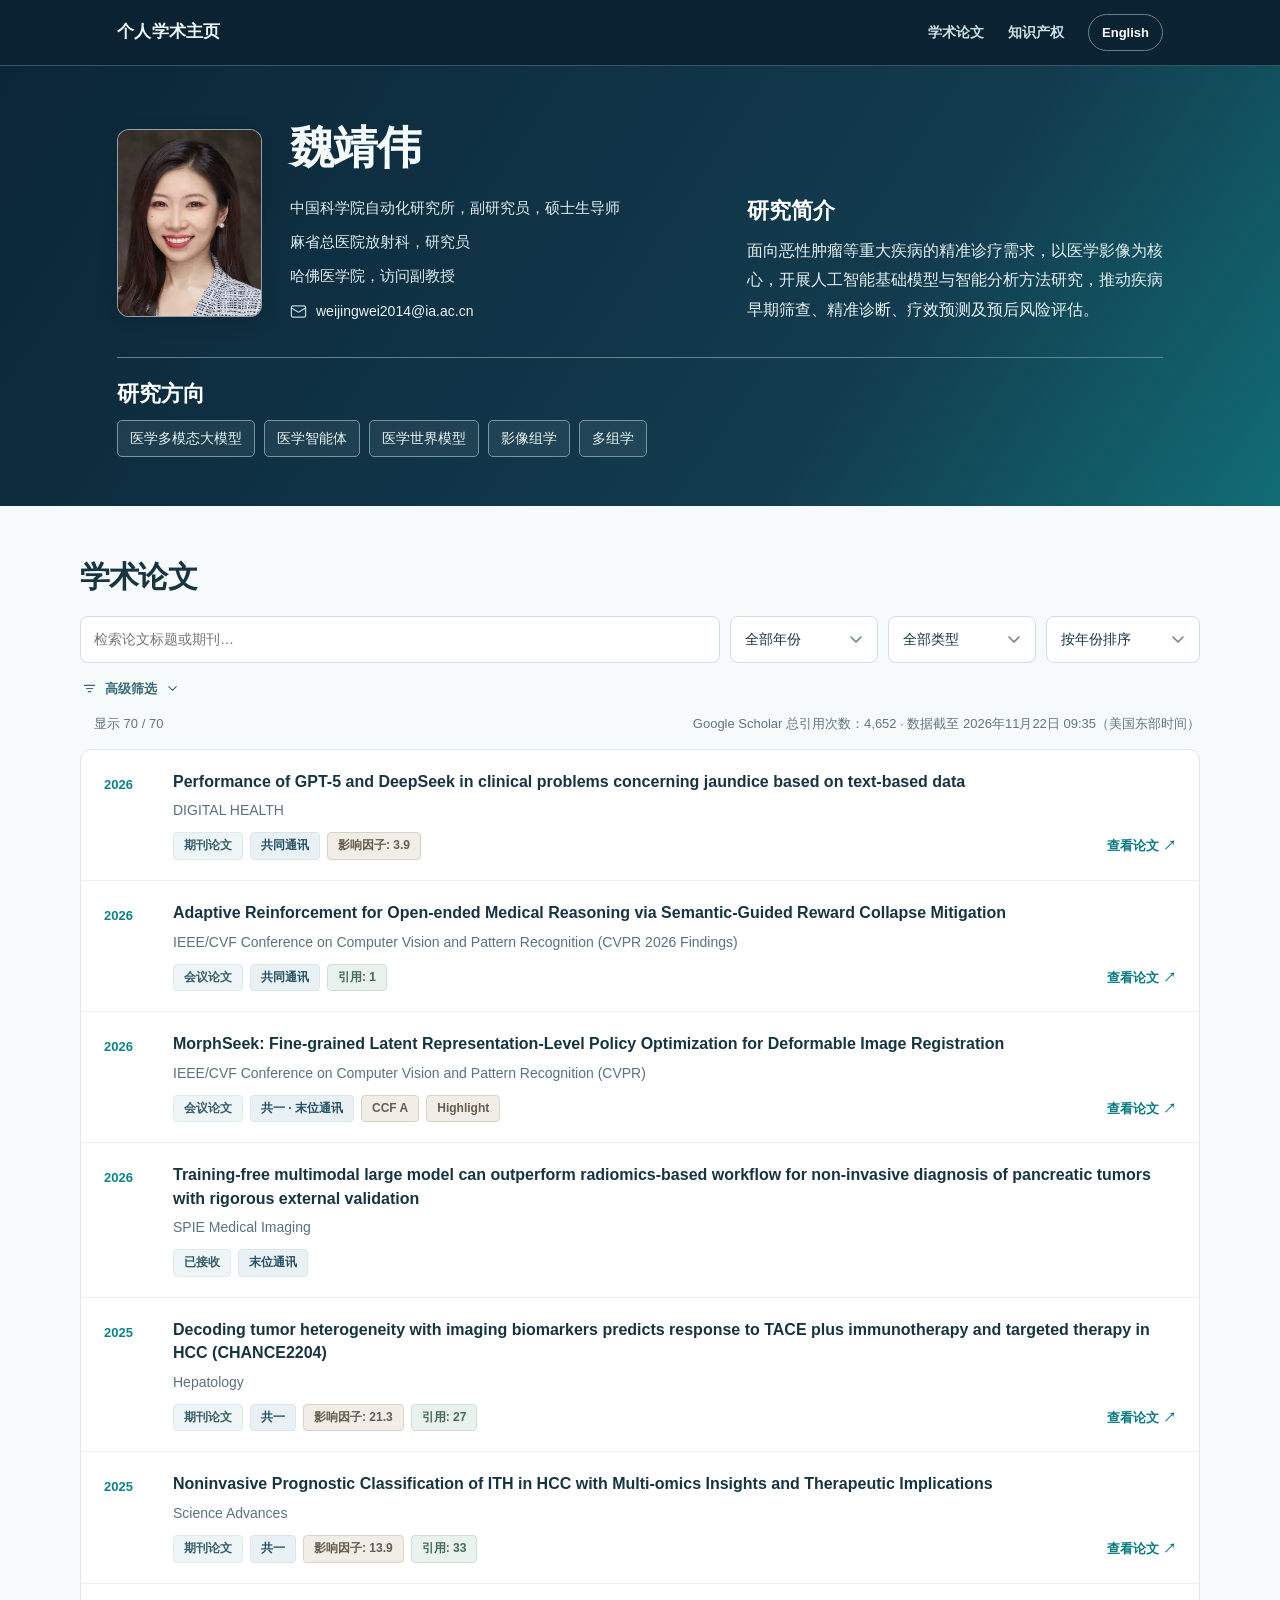
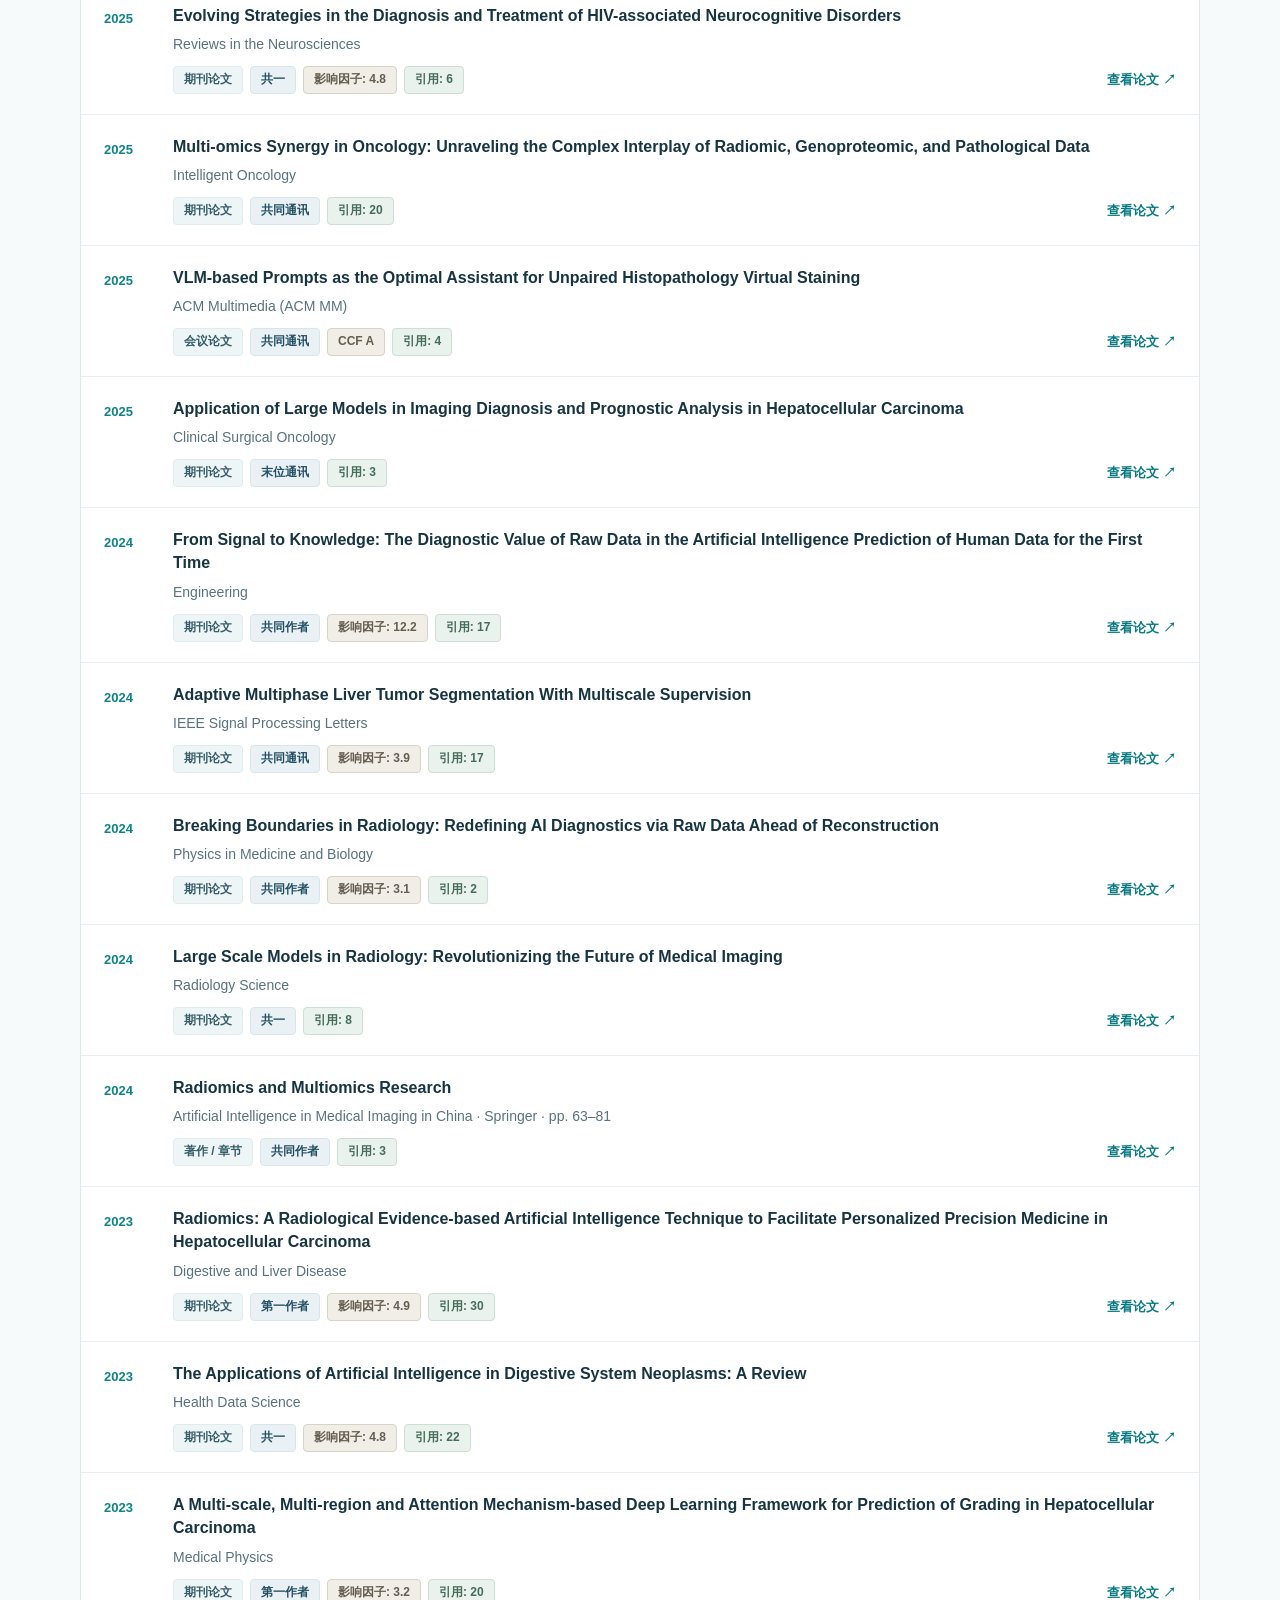
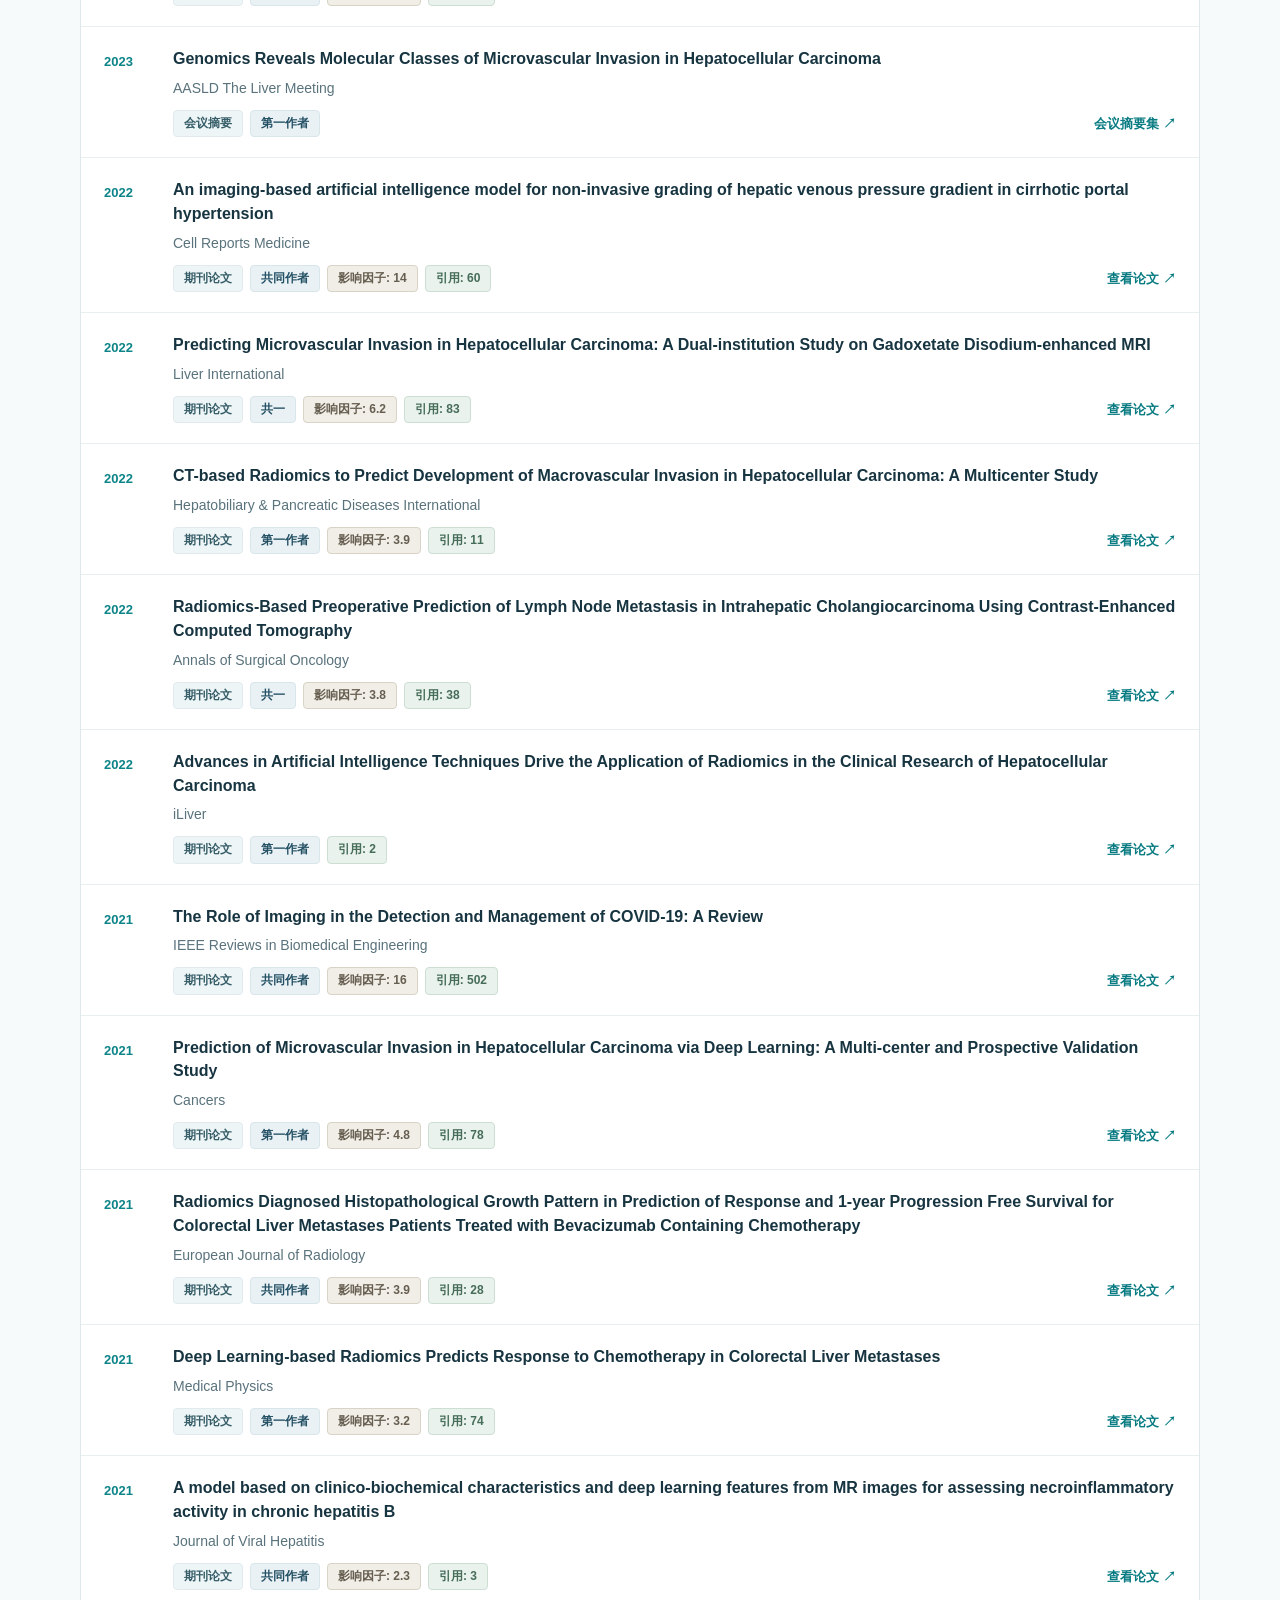
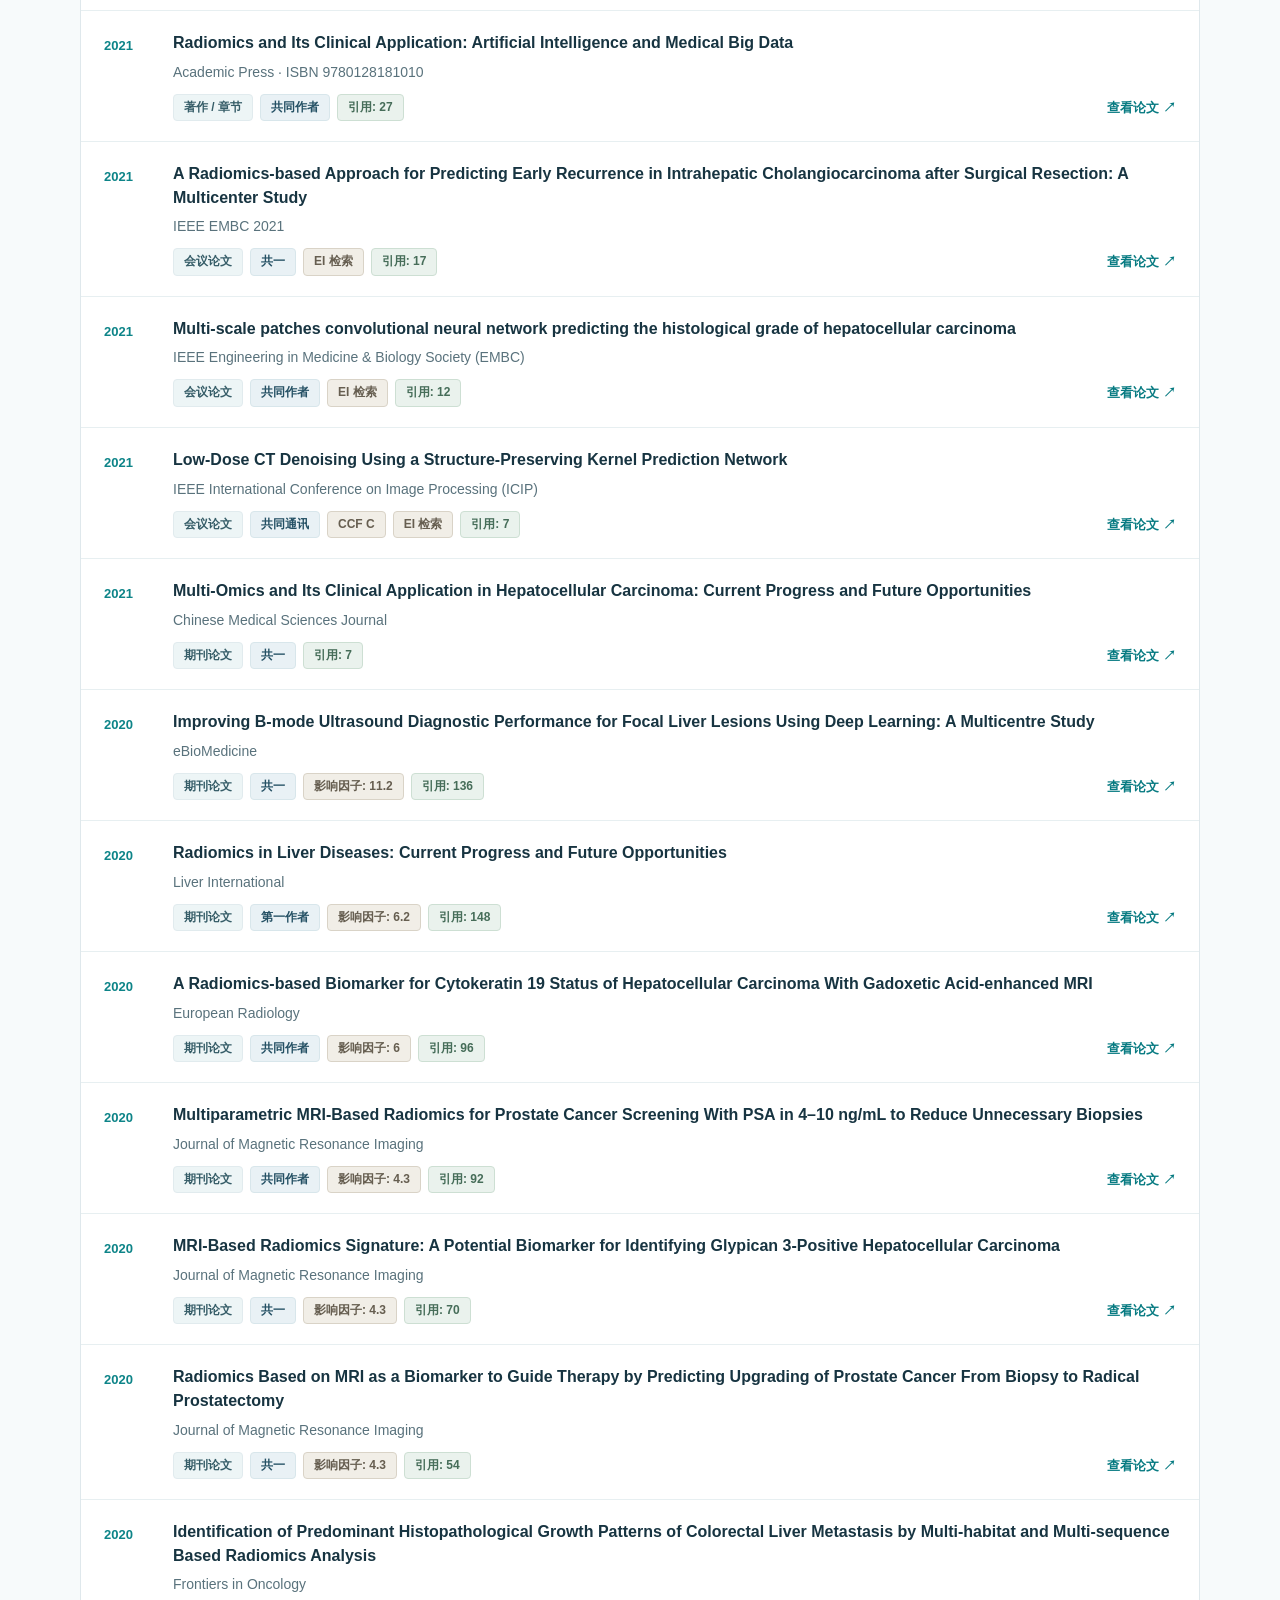
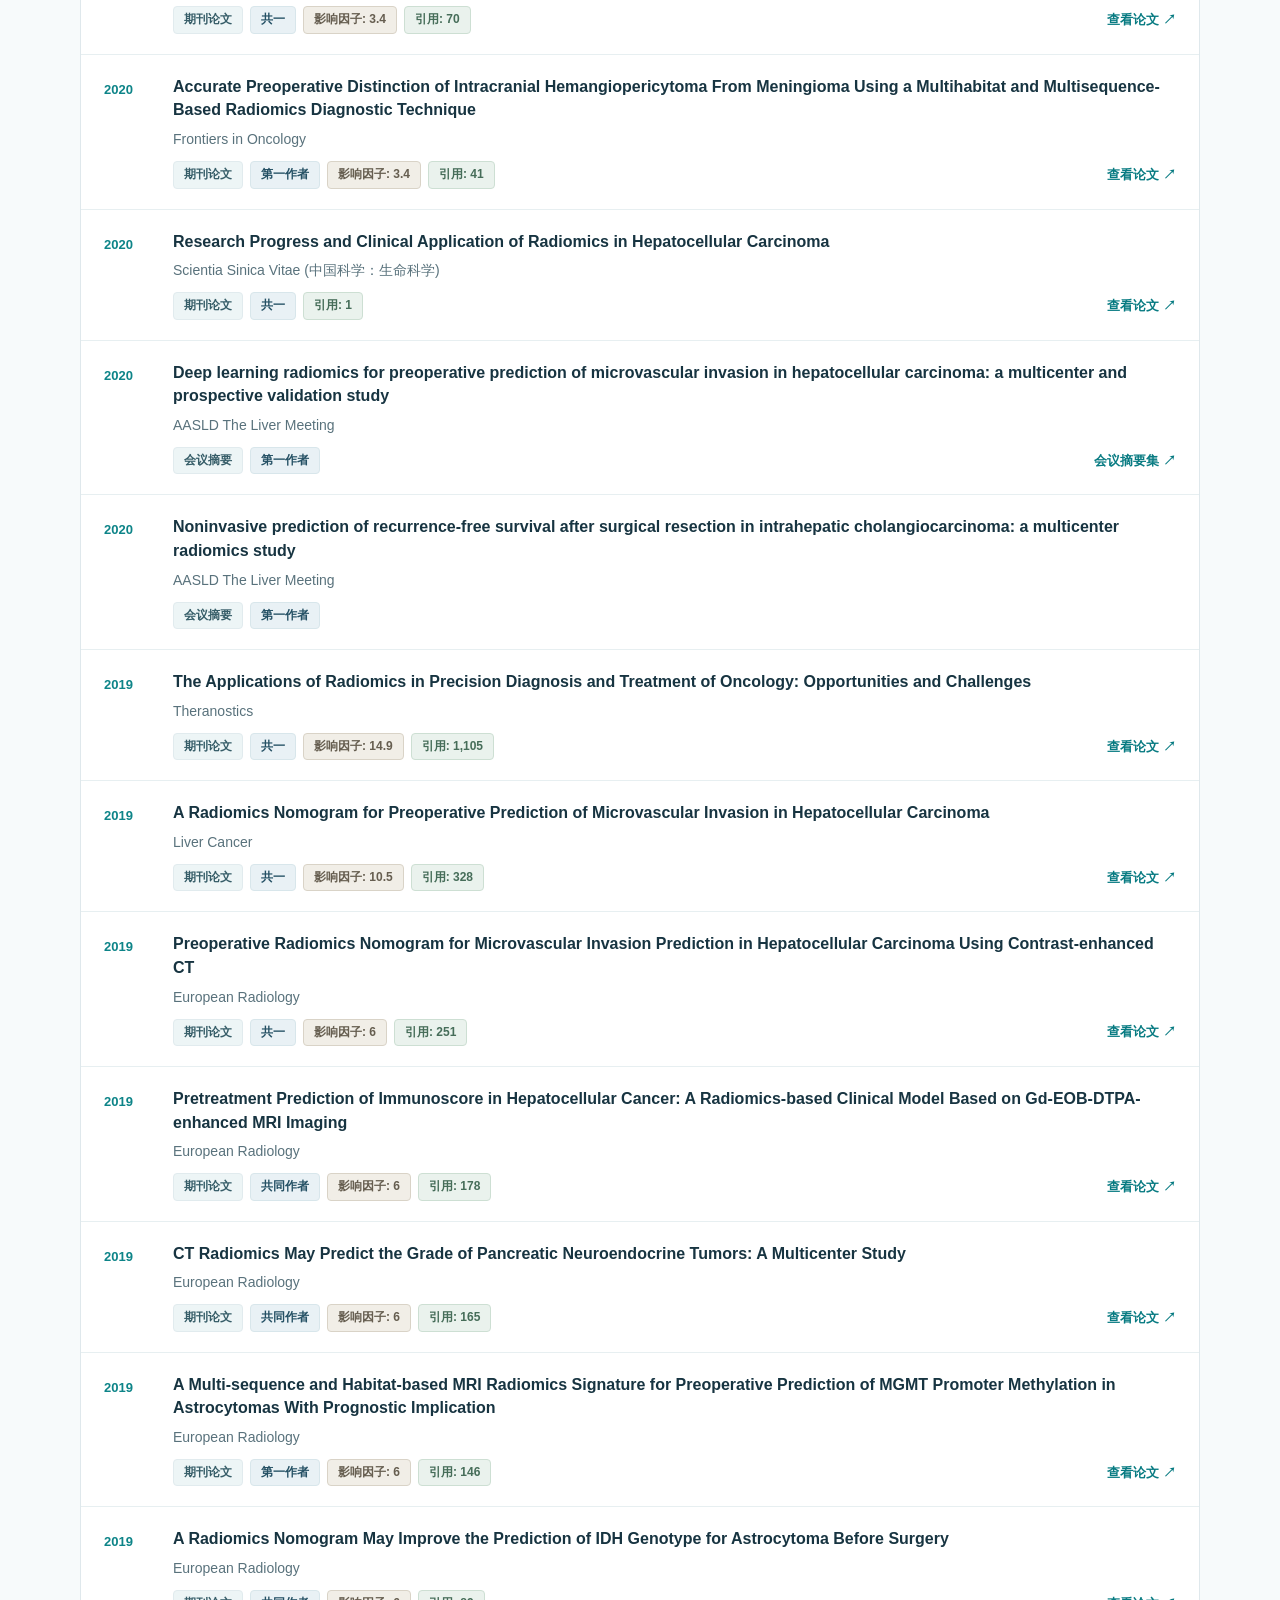
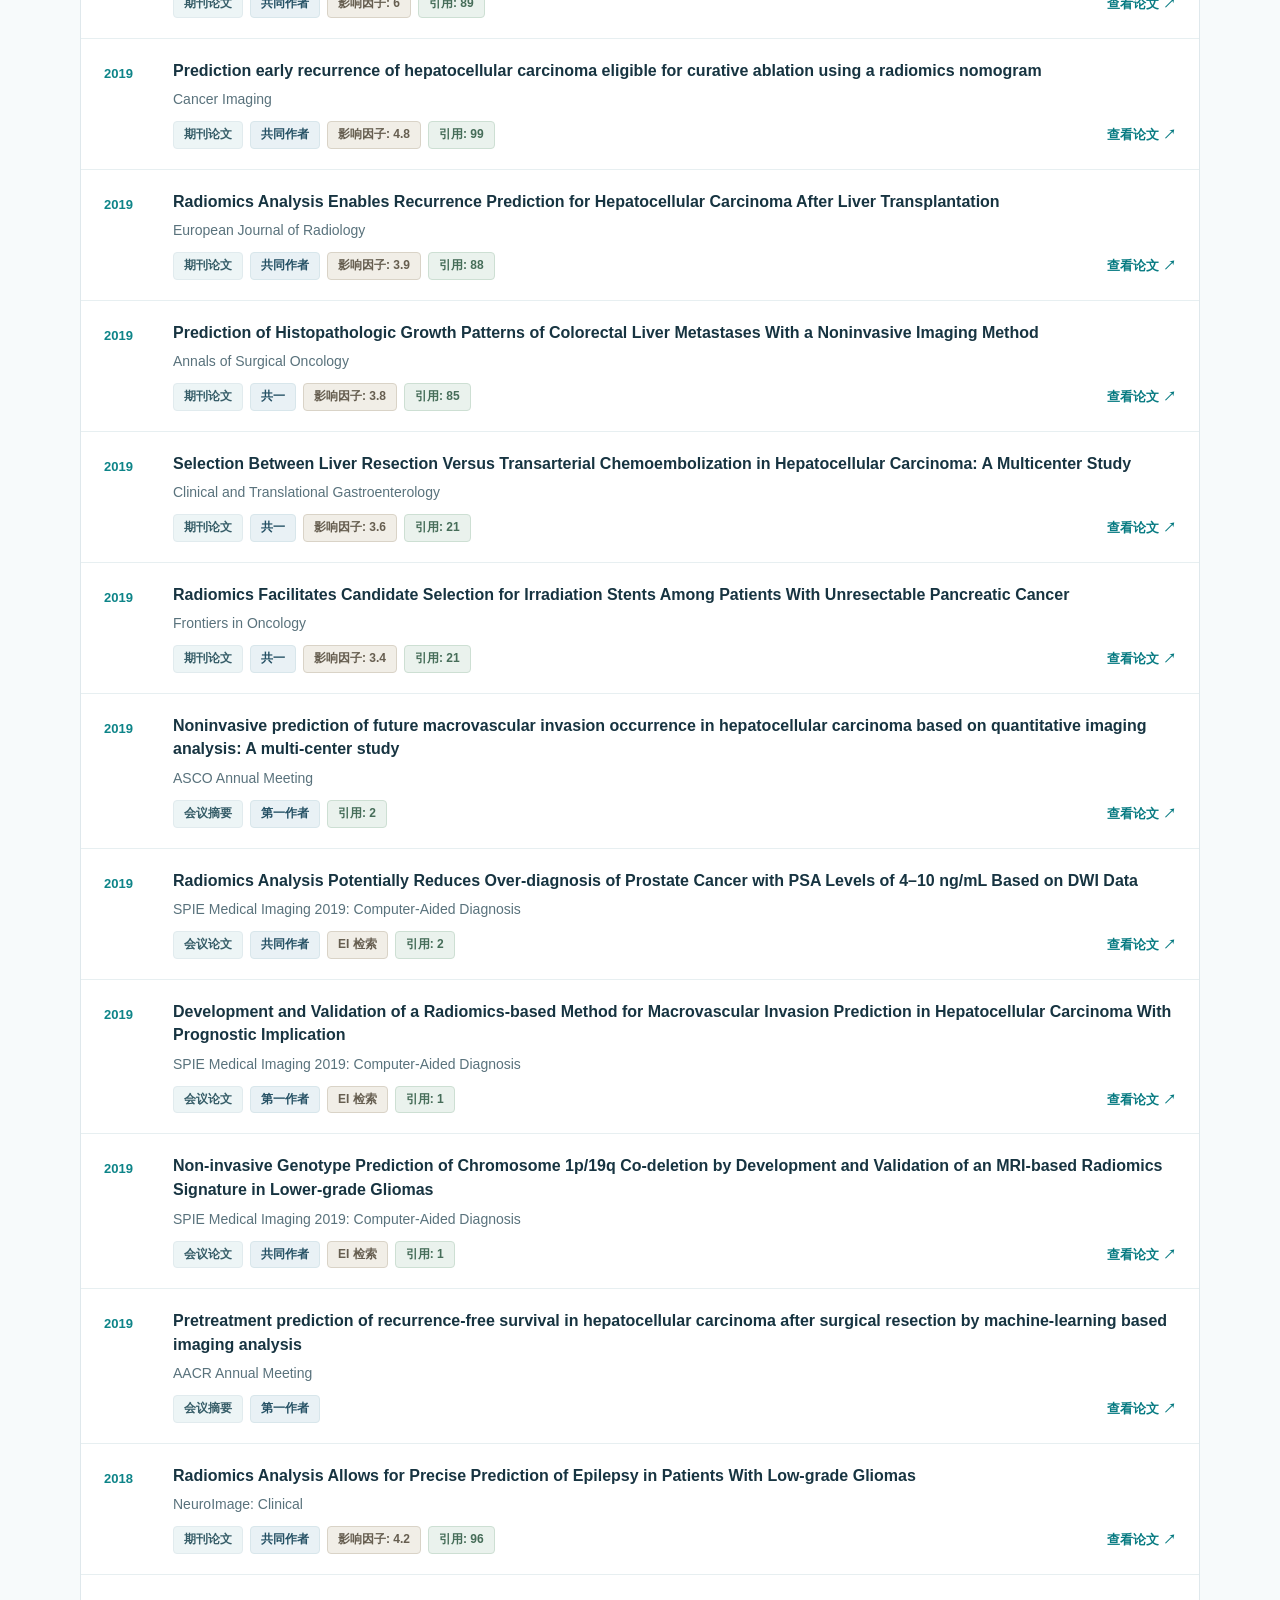
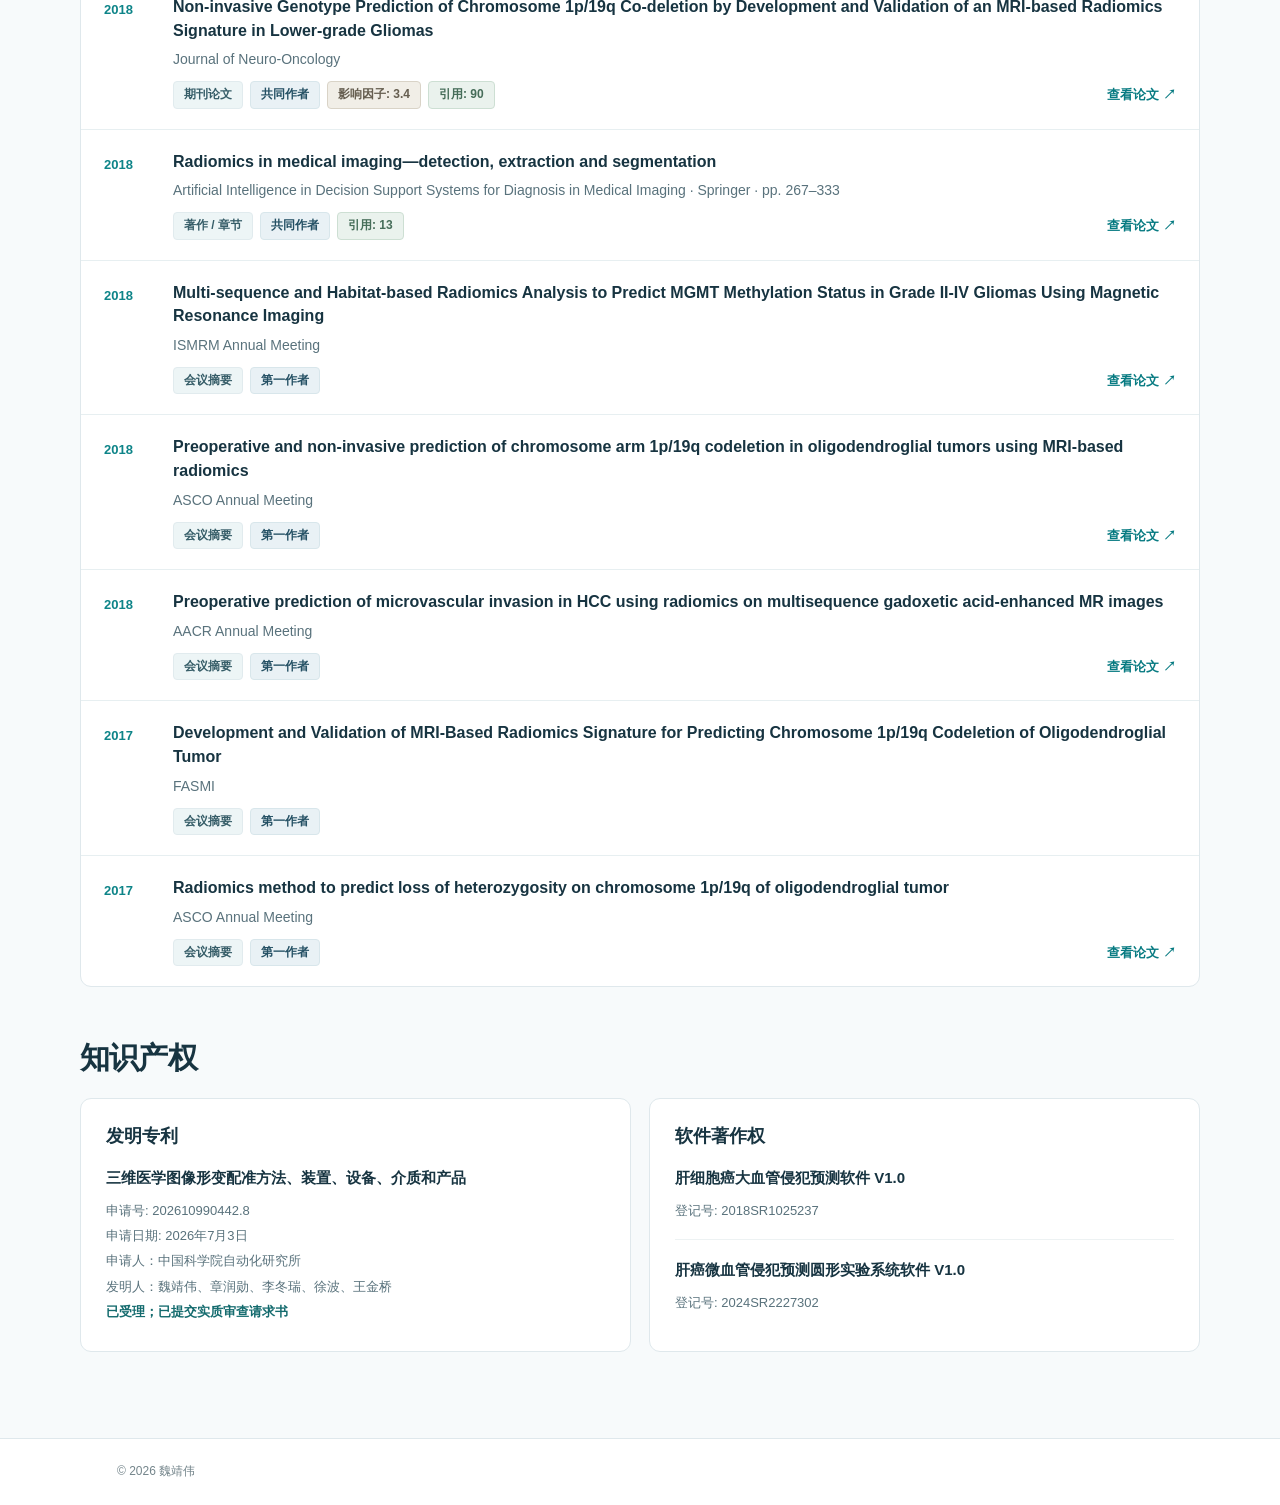
==== commit efa70228: "Add refined rounded portrait to English and Chinese academic homepage" ====
--- a/zh/index.html
+++ b/zh/index.html
@@ -142,11 +142,44 @@
 .advanced-role-options{display:flex;flex-wrap:wrap;gap:8px 22px}
 .advanced-role-option{display:inline-flex;align-items:center;gap:7px;color:#344f5a;font-size:13px;cursor:pointer;white-space:nowrap}
 .advanced-role-option input{width:15px;height:15px;accent-color:#0d8488;cursor:pointer}
-.advanced-hint{font-size:12px;line-height:1.55;color:#718690;margin:11px 0 0}
+.advanced-types{border:0;padding:0;margin:16px 0 0;min-width:0}
+.advanced-types legend{padding:0;margin:0 0 9px;font-size:13px;font-weight:680;color:#344f5a}
+.advanced-type-options{display:flex;flex-wrap:wrap;gap:8px 22px}
+.advanced-type-option{display:inline-flex;align-items:center;gap:7px;color:#344f5a;font-size:13px;cursor:pointer;white-space:nowrap}
+.advanced-type-option input{width:15px;height:15px;accent-color:#0d8488;cursor:pointer}
 @media(max-width:580px){.advanced-filter-panel{padding:15px 14px}.advanced-filter-fields{grid-template-columns:1fr;gap:12px}.advanced-role-options{gap:10px 16px}}
+
+.hero-photo{grid-area:photo;display:block;overflow:hidden;width:145px;height:188px;border:1px solid rgba(237,247,248,.53);border-radius:12px;box-shadow:0 5px 17px rgba(4,25,32,.22);background:#34414a;align-self:center}
+.hero-photo img{width:100%;height:100%;display:block;object-fit:cover;object-position:center 35%}
+.hero-grid.hero-grid-cn{grid-template-columns:145px minmax(0,1.03fr) minmax(0,1fr);grid-template-areas:"photo name ." "photo appointments overview-title" "photo appointments overview-body";column-gap:28px;row-gap:0;align-items:start}
+.hero-grid-cn .hero-overview-heading,.hero-grid-cn .hero-about{margin-left:0}
+.hero-grid.hero-grid-en{grid-template-columns:145px minmax(0,1.03fr) minmax(0,1fr);grid-template-areas:none;column-gap:28px;align-items:center}
+.hero-grid-en .hero-intro{align-self:center;transform:none}
+@media(max-width:800px){
+.hero-grid.hero-grid-cn{grid-template-columns:112px minmax(0,1fr);grid-template-areas:"photo name" "appointments appointments" "overview-title overview-title" "overview-body overview-body";column-gap:23px;align-items:center}
+.hero-grid.hero-grid-en{grid-template-columns:112px minmax(0,1fr);grid-template-areas:"photo identity" "intro intro";column-gap:23px;align-items:center}
+.hero-photo{width:112px;height:144px}
+.hero-grid-cn .hero-name h1{margin:0}
+.hero-grid-cn .affiliations{margin-top:19px}
+.hero-grid-cn .hero-overview-heading{margin-top:26px}
+.hero-grid-en .hero-photo{grid-area:photo}
+.hero-grid-en .hero-identity{grid-area:identity}
+.hero-grid-en .hero-intro{grid-area:intro;margin-top:26px;align-self:center;transform:none}
+.hero-grid-en .hero-name h1{margin-bottom:12px}
+}
+@media(max-width:580px){
+.hero-grid.hero-grid-cn{grid-template-columns:94px minmax(0,1fr);column-gap:19px}
+.hero-grid.hero-grid-en{grid-template-columns:94px minmax(0,1fr);grid-template-areas:"photo name" "appointments appointments" "intro intro";column-gap:19px}
+.hero-photo{width:94px;height:123px}
+.hero-grid-cn .affiliations{margin-top:18px}
+.hero-grid-en .hero-identity{display:contents}
+.hero-grid-en .hero-name{grid-area:name}
+.hero-grid-en .affiliations{grid-area:appointments;margin-top:18px}
+.hero-grid-en .hero-name h1{margin:0}
+}
 </style></head><body>
 <header class="header"><div class="shell nav"><a href="#top" class="logo">个人学术主页</a><nav class="navlinks" aria-label="Navigation"><a href="#publications">学术论文</a><a href="#intellectual-property">知识产权</a><a class="lang" href="../?v=20261122-language-sync">English</a></nav></div></header>
-<section class="hero" id="top"><div class="shell"><div class="hero-grid hero-grid-cn"><div class="hero-name"><h1>魏靖伟</h1></div><div class="affiliations"><div>中国科学院自动化研究所，副研究员，硕士生导师</div><div>麻省总医院放射科，研究员</div><div class="harvard-appointment">哈佛医学院<span class="appointment-punctuation">，</span>访问副教授</div><div class="hero-email"><svg aria-hidden="true" xmlns="http://www.w3.org/2000/svg" width="17" height="17" viewBox="0 0 24 24" fill="none" stroke="currentColor" stroke-width="1.75" stroke-linecap="round" stroke-linejoin="round"><rect x="2" y="4" width="20" height="16" rx="2"/><path d="m22 7-10 6L2 7"/></svg><a href="mailto:weijingwei2014@ia.ac.cn">weijingwei2014@ia.ac.cn</a></div></div><div class="hero-overview-heading"><h2 class="section-label">研究简介</h2></div><div class="hero-about"><p class="research-summary">面向恶性肿瘤等重大疾病的精准诊疗需求，以医学影像为核心，开展人工智能基础模型与智能分析方法研究，推动疾病早期筛查、精准诊断、疗效预测及预后风险评估。</p></div></div><div class="interests"><h2 class="section-label">研究方向</h2><div class="chips"><span class="chip">医学多模态大模型</span><span class="chip">医学智能体</span><span class="chip">医学世界模型</span><span class="chip">影像组学</span><span class="chip">多组学</span></div></div></div></section>
+<section class="hero" id="top"><div class="shell"><div class="hero-grid hero-grid-cn"><div class="hero-photo"><img src="../assets/jingwei-profile.webp" alt="魏靖伟" width="260" height="338" loading="eager" decoding="async"></div><div class="hero-name"><h1>魏靖伟</h1></div><div class="affiliations"><div>中国科学院自动化研究所，副研究员，硕士生导师</div><div>麻省总医院放射科，研究员</div><div class="harvard-appointment">哈佛医学院<span class="appointment-punctuation">，</span>访问副教授</div><div class="hero-email"><svg aria-hidden="true" xmlns="http://www.w3.org/2000/svg" width="17" height="17" viewBox="0 0 24 24" fill="none" stroke="currentColor" stroke-width="1.75" stroke-linecap="round" stroke-linejoin="round"><rect x="2" y="4" width="20" height="16" rx="2"/><path d="m22 7-10 6L2 7"/></svg><a href="mailto:weijingwei2014@ia.ac.cn">weijingwei2014@ia.ac.cn</a></div></div><div class="hero-overview-heading"><h2 class="section-label">研究简介</h2></div><div class="hero-about"><p class="research-summary">面向恶性肿瘤等重大疾病的精准诊疗需求，以医学影像为核心，开展人工智能基础模型与智能分析方法研究，推动疾病早期筛查、精准诊断、疗效预测及预后风险评估。</p></div></div><div class="interests"><h2 class="section-label">研究方向</h2><div class="chips"><span class="chip">医学多模态大模型</span><span class="chip">医学智能体</span><span class="chip">医学世界模型</span><span class="chip">影像组学</span><span class="chip">多组学</span></div></div></div></section>
 <main class="shell main"><section class="publications" id="publications"><h2>学术论文</h2><div class="filters"><input id="search" type="search" placeholder="检索论文标题或期刊…" aria-label="检索论文标题或期刊…"><select id="year" aria-label="year"><option value="">全部年份</option></select><select id="type" aria-label="type"><option value="">全部类型</option><option value="journal">期刊论文</option><option value="conference">会议论文</option><option value="abstract">会议摘要</option><option value="book">著作 / 章节</option><option value="accepted">已接收</option></select><select id="sort" aria-label="论文排序方式"><option value="newest">按年份排序</option><option value="citations-desc">按引用次数排序</option><option value="impact-desc">按影响因子排序</option></select></div>
 <div class="advanced-filter-bar">
   <button type="button" id="advanced-filter-toggle" class="advanced-filter-toggle" aria-expanded="false" aria-controls="advanced-filter-panel">
@@ -167,7 +200,13 @@
     <label class="advanced-role-option"><input type="checkbox" name="author-role" value="cocorr"><span>共同通讯作者</span></label>
     <label class="advanced-role-option"><input type="checkbox" name="author-role" value="lastcorr"><span>末位通讯作者</span></label>
   </div></fieldset>
-  <p class="advanced-hint">不勾选表示不限作者身份；勾选多个表示满足其中任意一种。</p>
+  <fieldset class="advanced-types"><legend>文章类型（可多选）</legend><div class="advanced-type-options">
+    <label class="advanced-type-option"><input type="checkbox" name="publication-kind" value="journal"><span>期刊论文</span></label>
+    <label class="advanced-type-option"><input type="checkbox" name="publication-kind" value="conference"><span>会议论文</span></label>
+    <label class="advanced-type-option"><input type="checkbox" name="publication-kind" value="abstract"><span>会议摘要</span></label>
+    <label class="advanced-type-option"><input type="checkbox" name="publication-kind" value="book"><span>著作 / 章节</span></label>
+    <label class="advanced-type-option"><input type="checkbox" name="publication-kind" value="accepted"><span>已接收论文</span></label>
+  </div></fieldset>
 </div><div class="publication-status"><span id="count" class="result-count" aria-live="polite">显示 70 / 70</span><span class="citation-summary">Google Scholar 总引用次数：4,652 · 数据截至 2026年11月22日 09:35（美国东部时间）</span></div><div class="paperlist" id="papers"></div><div id="empty" class="empty"></div></section><section class="ip-section" id="intellectual-property"><h2>知识产权</h2><div class="ip-grid"><article class="ip-panel"><h3>发明专利 </h3><div class="ip-entry"><h4>三维医学图像形变配准方法、装置、设备、介质和产品</h4><p>申请号: 202610990442.8</p><p>申请日期: 2026年7月3日</p><p>申请人：中国科学院自动化研究所</p><p>发明人：魏靖伟、章润勋、李冬瑞、徐波、王金桥</p><p class="ip-status">已受理；已提交实质审查请求书</p></div></article><article class="ip-panel"><h3>软件著作权 </h3><div class="ip-entry"><h4>肝细胞癌大血管侵犯预测软件 V1.0</h4><p>登记号: 2018SR1025237</p></div><div class="ip-entry"><h4>肝癌微血管侵犯预测圆形实验系统软件 V1.0</h4><p>登记号: 2024SR2227302</p></div></article></div></section></main><footer class="footer"><div class="shell">© 2026 魏靖伟</div></footer>
 <script id="bibliography-data" type="application/json">[{"year":2026,"title":"MorphSeek: Fine-grained Latent Representation-Level Policy Optimization for Deformable Image Registration","venue":"IEEE/CVF Conference on Computer Vision and Pattern Recognition (CVPR)","role":"Co-first author; Last corresponding author","kind":"conference","url":"https://openaccess.thecvf.com/content/CVPR2026/html/Zhang_MorphSeek_Fine-grained_Latent_Representation-Level_Policy_Optimization_for_Deformable_Image_Registration_CVPR_2026_paper.html","direct":true,"roleCode":"cofirst-last-corresponding","highlight":true,"ccfRank":"A"},{"year":2025,"title":"Decoding tumor heterogeneity with imaging biomarkers predicts response to TACE plus immunotherapy and targeted therapy in HCC (CHANCE2204)","venue":"Hepatology","role":"Co-first author","kind":"journal","url":"https://doi.org/10.1097/HEP.0000000000001593","direct":true,"roleCode":"cofirst","impactFactor2025":21.3,"impactFactorSource":"JCR 2025 (released 2026)","doi":"10.1097/HEP.0000000000001593","googleScholarCitations":27,"googleScholarAsOf":"2026-11-22 09:35","googleScholarAuthorId":"cT-NihcAAAAJ"},{"year":2025,"title":"VLM-based Prompts as the Optimal Assistant for Unpaired Histopathology Virtual Staining","venue":"ACM Multimedia (ACM MM)","role":"Corresponding author","kind":"conference","url":"https://doi.org/10.1145/3746027.3755105","direct":true,"sourceVerified":true,"verificationNote":"DOI confirmed via dblp ACM MM 2025 record; arXiv full text 2504.15545","roleCode":"co-corresponding","ccfRank":"A","doi":"10.1145/3746027.3755105","googleScholarCitations":4,"googleScholarAsOf":"2026-11-22 09:35","googleScholarAuthorId":"cT-NihcAAAAJ"},{"year":2025,"title":"Multi-omics Synergy in Oncology: Unraveling the Complex Interplay of Radiomic, Genoproteomic, and Pathological Data","venue":"Intelligent Oncology","role":"Corresponding author","kind":"journal","url":"https://doi.org/10.1016/j.intonc.2024.10.003","direct":true,"sourceVerified":true,"roleCode":"co-corresponding","impactFactorSource":"JCR 2025 (released 2026)","doi":"10.1016/j.intonc.2024.10.003","googleScholarCitations":20,"googleScholarAsOf":"2026-11-22 09:35","googleScholarAuthorId":"cT-NihcAAAAJ"},{"year":2025,"title":"Evolving Strategies in the Diagnosis and Treatment of HIV-associated Neurocognitive Disorders","venue":"Reviews in the Neurosciences","role":"Co-first author","kind":"journal","url":"https://doi.org/10.1515/revneuro-2025-0004","direct":true,"sourceVerified":true,"roleCode":"cofirst","impactFactor2025":4.8,"impactFactorSource":"JCR 2025 (released 2026)","doi":"10.1515/revneuro-2025-0004","googleScholarCitations":6,"googleScholarAsOf":"2026-11-22 09:35","googleScholarAuthorId":"cT-NihcAAAAJ"},{"year":2025,"title":"Application of Large Models in Imaging Diagnosis and Prognostic Analysis in Hepatocellular Carcinoma","venue":"Clinical Surgical Oncology","role":"Corresponding author","kind":"journal","url":"https://doi.org/10.1016/j.cson.2025.100083","direct":true,"sourceVerified":true,"roleCode":"last-corresponding","impactFactorSource":"JCR 2025 (released 2026)","doi":"10.1016/j.cson.2025.100083","googleScholarCitations":3,"googleScholarAsOf":"2026-11-22 09:35","googleScholarAuthorId":"cT-NihcAAAAJ"},{"year":2025,"title":"Noninvasive Prognostic Classification of ITH in HCC with Multi-omics Insights and Therapeutic Implications","venue":"Science Advances","role":"Co-first author","kind":"journal","url":"https://doi.org/10.1126/sciadv.ads8323","direct":true,"roleCode":"cofirst","impactFactor2025":13.9,"impactFactorSource":"JCR 2025 (released 2026)","doi":"10.1126/sciadv.ads8323","googleScholarCitations":33,"googleScholarAsOf":"2026-11-22 09:35","googleScholarAuthorId":"cT-NihcAAAAJ"},{"year":2024,"title":"Adaptive Multiphase Liver Tumor Segmentation With Multiscale Supervision","venue":"IEEE Signal Processing Letters","role":"Corresponding author","kind":"journal","url":"https://doi.org/10.1109/LSP.2024.3356414","direct":true,"sourceVerified":true,"roleCode":"co-corresponding","impactFactor2025":3.9,"impactFactorSource":"JCR 2025 (released 2026)","doi":"10.1109/LSP.2024.3356414","googleScholarCitations":17,"googleScholarAsOf":"2026-11-22 09:35","googleScholarAuthorId":"cT-NihcAAAAJ"},{"year":2024,"title":"Breaking Boundaries in Radiology: Redefining AI Diagnostics via Raw Data Ahead of Reconstruction","venue":"Physics in Medicine and Biology","role":"Co-author","kind":"journal","url":"https://pubmed.ncbi.nlm.nih.gov/38224617/","direct":true,"sourceVerified":true,"verificationNote":"PubMed PMID 38224617 (stable public bibliographic record). Official publisher DOI remains 10.1088/1361-6560/ad1e7c; IOP publisher redirect may be inaccessible for some visitors.","roleCode":"coauthor","impactFactor2025":3.1,"impactFactorSource":"JCR 2025 (released 2026)","doi":"10.1088/1361-6560/ad1e7c","googleScholarCitations":2,"googleScholarAsOf":"2026-11-22 09:35","googleScholarAuthorId":"cT-NihcAAAAJ"},{"year":2024,"title":"Large Scale Models in Radiology: Revolutionizing the Future of Medical Imaging","venue":"Radiology Science","role":"Co-first author","kind":"journal","url":"https://doi.org/10.15212/RADSCI-2023-0018","direct":true,"sourceVerified":true,"roleCode":"cofirst","impactFactorSource":"JCR 2025 (released 2026)","doi":"10.15212/RADSCI-2023-0018","googleScholarCitations":8,"googleScholarAsOf":"2026-11-22 09:35","googleScholarAuthorId":"cT-NihcAAAAJ"},{"year":2023,"title":"A Multi-scale, Multi-region and Attention Mechanism-based Deep Learning Framework for Prediction of Grading in Hepatocellular Carcinoma","venue":"Medical Physics","role":"First author","kind":"journal","url":"https://aapm.onlinelibrary.wiley.com/doi/10.1002/mp.16127","direct":true,"roleCode":"first","impactFactor2025":3.2,"impactFactorSource":"JCR 2025 (released 2026)","doi":"10.1002/mp.16127","googleScholarCitations":20,"googleScholarAsOf":"2026-11-22 09:35","googleScholarAuthorId":"cT-NihcAAAAJ"},{"year":2023,"title":"Radiomics: A Radiological Evidence-based Artificial Intelligence Technique to Facilitate Personalized Precision Medicine in Hepatocellular Carcinoma","venue":"Digestive and Liver Disease","role":"First author","kind":"journal","url":"https://pubmed.ncbi.nlm.nih.gov/36641292/","direct":true,"roleCode":"first","impactFactor2025":4.9,"impactFactorSource":"JCR 2025 (released 2026)","doi":"10.1016/j.dld.2022.12.015","googleScholarCitations":30,"googleScholarAsOf":"2026-11-22 09:35","googleScholarAuthorId":"cT-NihcAAAAJ"},{"year":2022,"title":"Radiomics-Based Preoperative Prediction of Lymph Node Metastasis in Intrahepatic Cholangiocarcinoma Using Contrast-Enhanced Computed Tomography","venue":"Annals of Surgical Oncology","role":"Co-first author","kind":"journal","url":"https://doi.org/10.1245/s10434-022-12028-8","direct":true,"sourceVerified":true,"roleCode":"cofirst","impactFactor2025":3.8,"impactFactorSource":"JCR 2025 (released 2026)","doi":"10.1245/s10434-022-12028-8","googleScholarCitations":38,"googleScholarAsOf":"2026-11-22 09:35","googleScholarAuthorId":"cT-NihcAAAAJ"},{"year":2022,"title":"CT-based Radiomics to Predict Development of Macrovascular Invasion in Hepatocellular Carcinoma: A Multicenter Study","venue":"Hepatobiliary & Pancreatic Diseases International","role":"First author","kind":"journal","url":"https://doi.org/10.1016/j.hbpd.2021.09.011","direct":true,"sourceVerified":true,"roleCode":"first","impactFactor2025":3.9,"impactFactorSource":"JCR 2025 (released 2026)","doi":"10.1016/j.hbpd.2021.09.011","googleScholarCitations":11,"googleScholarAsOf":"2026-11-22 09:35","googleScholarAuthorId":"cT-NihcAAAAJ"},{"year":2022,"title":"Predicting Microvascular Invasion in Hepatocellular Carcinoma: A Dual-institution Study on Gadoxetate Disodium-enhanced MRI","venue":"Liver International","role":"Co-first author","kind":"journal","url":"https://doi.org/10.1111/liv.15231","direct":true,"sourceVerified":true,"roleCode":"cofirst","impactFactor2025":6.2,"impactFactorSource":"JCR 2025 (released 2026)","doi":"10.1111/liv.15231","googleScholarCitations":83,"googleScholarAsOf":"2026-11-22 09:35","googleScholarAuthorId":"cT-NihcAAAAJ"},{"year":2022,"title":"Advances in Artificial Intelligence Techniques Drive the Application of Radiomics in the Clinical Research of Hepatocellular Carcinoma","venue":"iLiver","role":"First author","kind":"journal","url":"https://doi.org/10.1016/j.iliver.2022.02.005","direct":true,"sourceVerified":true,"roleCode":"first","impactFactorSource":"JCR 2025 (released 2026)","doi":"10.1016/j.iliver.2022.02.005","googleScholarCitations":2,"googleScholarAsOf":"2026-11-22 09:35","googleScholarAuthorId":"cT-NihcAAAAJ"},{"year":2021,"title":"Prediction of Microvascular Invasion in Hepatocellular Carcinoma via Deep Learning: A Multi-center and Prospective Validation Study","venue":"Cancers","role":"First author","kind":"journal","url":"https://doi.org/10.3390/cancers13102368","direct":true,"sourceVerified":true,"roleCode":"first","impactFactor2025":4.8,"impactFactorSource":"JCR 2025 (released 2026)","doi":"10.3390/cancers13102368","googleScholarCitations":78,"googleScholarAsOf":"2026-11-22 09:35","googleScholarAuthorId":"cT-NihcAAAAJ"},{"year":2021,"title":"Deep Learning-based Radiomics Predicts Response to Chemotherapy in Colorectal Liver Metastases","venue":"Medical Physics","role":"First author","kind":"journal","url":"https://doi.org/10.1002/mp.14563","direct":true,"sourceVerified":true,"roleCode":"first","impactFactor2025":3.2,"impactFactorSource":"JCR 2025 (released 2026)","doi":"10.1002/mp.14563","googleScholarCitations":74,"googleScholarAsOf":"2026-11-22 09:35","googleScholarAuthorId":"cT-NihcAAAAJ"},{"year":2021,"title":"Multi-Omics and Its Clinical Application in Hepatocellular Carcinoma: Current Progress and Future Opportunities","venue":"Chinese Medical Sciences Journal","role":"Co-first author","kind":"journal","url":"https://doi.org/10.24920/003984","direct":true,"sourceVerified":true,"roleCode":"cofirst","impactFactorSource":"JCR 2025 (released 2026)","doi":"10.24920/003984","verificationNote":"Publisher notes Wanshui Yang, Hanyu Jiang, Chao Liu, and Jingwei Wei contributed equally.","googleScholarCitations":7,"googleScholarAsOf":"2026-11-22 09:35","googleScholarAuthorId":"cT-NihcAAAAJ"},{"year":2021,"title":"A Radiomics-based Approach for Predicting Early Recurrence in Intrahepatic Cholangiocarcinoma after Surgical Resection: A Multicenter Study","venue":"IEEE EMBC 2021","role":"Co-first author","kind":"conference","url":"https://doi.org/10.1109/EMBC46164.2021.9630029","direct":true,"sourceVerified":true,"roleCode":"cofirst","doi":"10.1109/EMBC46164.2021.9630029","verificationNote":"Original EMBC 2021 paper marks J. Wei with +, indicating co-first authorship.","eiProceedingsIndexed":true,"eiVerificationLevel":"proceedings","eiEvidence":"University of Galway Compendex guide for IEEE conference proceedings","googleScholarCitations":17,"googleScholarAsOf":"2026-11-22 09:35","googleScholarAuthorId":"cT-NihcAAAAJ"},{"year":2020,"title":"Radiomics in Liver Diseases: Current Progress and Future Opportunities","venue":"Liver International","role":"First author","kind":"journal","url":"https://doi.org/10.1111/liv.14555","direct":true,"sourceVerified":true,"roleCode":"first","impactFactor2025":6.2,"impactFactorSource":"JCR 2025 (released 2026)","doi":"10.1111/liv.14555","googleScholarCitations":148,"googleScholarAsOf":"2026-11-22 09:35","googleScholarAuthorId":"cT-NihcAAAAJ"},{"year":2020,"title":"Improving B-mode Ultrasound Diagnostic Performance for Focal Liver Lesions Using Deep Learning: A Multicentre Study","venue":"eBioMedicine","role":"Co-first author","kind":"journal","url":"https://doi.org/10.1016/j.ebiom.2020.102777","direct":true,"sourceVerified":true,"roleCode":"cofirst","impactFactor2025":11.2,"impactFactorSource":"JCR 2025 (released 2026)","doi":"10.1016/j.ebiom.2020.102777","googleScholarCitations":136,"googleScholarAsOf":"2026-11-22 09:35","googleScholarAuthorId":"cT-NihcAAAAJ"},{"year":2020,"title":"Radiomics Based on MRI as a Biomarker to Guide Therapy by Predicting Upgrading of Prostate Cancer From Biopsy to Radical Prostatectomy","venue":"Journal of Magnetic Resonance Imaging","role":"Co-first author","kind":"journal","url":"https://doi.org/10.1002/jmri.27138","direct":true,"sourceVerified":true,"roleCode":"cofirst","impactFactor2025":4.3,"impactFactorSource":"JCR 2025 (released 2026)","doi":"10.1002/jmri.27138","googleScholarCitations":54,"googleScholarAsOf":"2026-11-22 09:35","googleScholarAuthorId":"cT-NihcAAAAJ"},{"year":2020,"title":"Multiparametric MRI-Based Radiomics for Prostate Cancer Screening With PSA in 4–10 ng/mL to Reduce Unnecessary Biopsies","venue":"Journal of Magnetic Resonance Imaging","role":"Co-author","kind":"journal","url":"https://doi.org/10.1002/jmri.27008","direct":true,"sourceVerified":true,"roleCode":"coauthor","impactFactor2025":4.3,"impactFactorSource":"JCR 2025 (released 2026)","doi":"10.1002/jmri.27008","googleScholarCitations":92,"googleScholarAsOf":"2026-11-22 09:35","googleScholarAuthorId":"cT-NihcAAAAJ"},{"year":2020,"title":"A Radiomics-based Biomarker for Cytokeratin 19 Status of Hepatocellular Carcinoma With Gadoxetic Acid-enhanced MRI","venue":"European Radiology","role":"Co-author","kind":"journal","url":"https://doi.org/10.1007/s00330-019-06585-y","direct":true,"sourceVerified":true,"roleCode":"coauthor","impactFactor2025":6,"impactFactorSource":"JCR 2025 (released 2026)","doi":"10.1007/s00330-019-06585-y","googleScholarCitations":96,"googleScholarAsOf":"2026-11-22 09:35","googleScholarAuthorId":"cT-NihcAAAAJ"},{"year":2020,"title":"Identification of Predominant Histopathological Growth Patterns of Colorectal Liver Metastasis by Multi-habitat and Multi-sequence Based Radiomics Analysis","venue":"Frontiers in Oncology","role":"Co-first author","kind":"journal","url":"https://doi.org/10.3389/fonc.2020.01363","direct":true,"sourceVerified":true,"roleCode":"cofirst","impactFactor2025":3.4,"impactFactorSource":"JCR 2025 (released 2026)","doi":"10.3389/fonc.2020.01363","googleScholarCitations":70,"googleScholarAsOf":"2026-11-22 09:35","googleScholarAuthorId":"cT-NihcAAAAJ"},{"year":2020,"title":"MRI-Based Radiomics Signature: A Potential Biomarker for Identifying Glypican 3-Positive Hepatocellular Carcinoma","venue":"Journal of Magnetic Resonance Imaging","role":"Co-first author","kind":"journal","url":"https://doi.org/10.1002/jmri.27199","direct":true,"sourceVerified":true,"roleCode":"cofirst","impactFactor2025":4.3,"impactFactorSource":"JCR 2025 (released 2026)","doi":"10.1002/jmri.27199","googleScholarCitations":70,"googleScholarAsOf":"2026-11-22 09:35","googleScholarAuthorId":"cT-NihcAAAAJ"},{"year":2020,"title":"Accurate Preoperative Distinction of Intracranial Hemangiopericytoma From Meningioma Using a Multihabitat and Multisequence-Based Radiomics Diagnostic Technique","venue":"Frontiers in Oncology","role":"First author","kind":"journal","url":"https://doi.org/10.3389/fonc.2020.00534","direct":true,"sourceVerified":true,"roleCode":"first","impactFactor2025":3.4,"impactFactorSource":"JCR 2025 (released 2026)","doi":"10.3389/fonc.2020.00534","googleScholarCitations":41,"googleScholarAsOf":"2026-11-22 09:35","googleScholarAuthorId":"cT-NihcAAAAJ"},{"year":2019,"title":"Preoperative Radiomics Nomogram for Microvascular Invasion Prediction in Hepatocellular Carcinoma Using Contrast-enhanced CT","venue":"European Radiology","role":"Co-first author","kind":"journal","url":"https://doi.org/10.1007/s00330-018-5985-y","direct":true,"sourceVerified":true,"roleCode":"cofirst","impactFactor2025":6,"impactFactorSource":"JCR 2025 (released 2026)","doi":"10.1007/s00330-018-5985-y","googleScholarCitations":251,"googleScholarAsOf":"2026-11-22 09:35","googleScholarAuthorId":"cT-NihcAAAAJ"},{"year":2019,"title":"Radiomics Facilitates Candidate Selection for Irradiation Stents Among Patients With Unresectable Pancreatic Cancer","venue":"Frontiers in Oncology","role":"Co-first author","kind":"journal","url":"https://doi.org/10.3389/fonc.2019.00973","direct":true,"sourceVerified":true,"roleCode":"cofirst","impactFactor2025":3.4,"impactFactorSource":"JCR 2025 (released 2026)","doi":"10.3389/fonc.2019.00973","googleScholarCitations":21,"googleScholarAsOf":"2026-11-22 09:35","googleScholarAuthorId":"cT-NihcAAAAJ"},{"year":2019,"title":"Development and Validation of a Radiomics-based Method for Macrovascular Invasion Prediction in Hepatocellular Carcinoma With Prognostic Implication","venue":"SPIE Medical Imaging 2019: Computer-Aided Diagnosis","role":"First author","kind":"conference","url":"https://doi.org/10.1117/12.2510932","direct":true,"sourceVerified":true,"roleCode":"first","doi":"10.1117/12.2510932","eiProceedingsIndexed":true,"eiVerificationLevel":"proceedings","eiEvidence":"SPIE Medical Imaging official Ei Compendex coverage statement","googleScholarCitations":1,"googleScholarAsOf":"2026-11-22 09:35","googleScholarAuthorId":"cT-NihcAAAAJ"},{"year":2019,"title":"Prediction of Histopathologic Growth Patterns of Colorectal Liver Metastases With a Noninvasive Imaging Method","venue":"Annals of Surgical Oncology","role":"Co-first author","kind":"journal","url":"https://doi.org/10.1245/s10434-019-07910-x","direct":true,"sourceVerified":true,"roleCode":"cofirst","impactFactor2025":3.8,"impactFactorSource":"JCR 2025 (released 2026)","doi":"10.1245/s10434-019-07910-x","googleScholarCitations":85,"googleScholarAsOf":"2026-11-22 09:35","googleScholarAuthorId":"cT-NihcAAAAJ"},{"year":2019,"title":"Prediction early recurrence of hepatocellular carcinoma eligible for curative ablation using a radiomics nomogram","venue":"Cancer Imaging","role":"Co-author","kind":"journal","url":"https://doi.org/10.1186/s40644-019-0207-7","direct":true,"sourceVerified":true,"roleCode":"coauthor","impactFactor2025":4.8,"impactFactorSource":"JCR 2025 (released 2026)","doi":"10.1186/s40644-019-0207-7","googleScholarCitations":99,"googleScholarAsOf":"2026-11-22 09:35","googleScholarAuthorId":"cT-NihcAAAAJ"},{"year":2019,"title":"CT Radiomics May Predict the Grade of Pancreatic Neuroendocrine Tumors: A Multicenter Study","venue":"European Radiology","role":"Co-author","kind":"journal","url":"https://doi.org/10.1007/s00330-019-06176-x","direct":true,"sourceVerified":true,"roleCode":"coauthor","impactFactor2025":6,"impactFactorSource":"JCR 2025 (released 2026)","doi":"10.1007/s00330-019-06176-x","googleScholarCitations":165,"googleScholarAsOf":"2026-11-22 09:35","googleScholarAuthorId":"cT-NihcAAAAJ"},{"year":2019,"title":"Pretreatment Prediction of Immunoscore in Hepatocellular Cancer: A Radiomics-based Clinical Model Based on Gd-EOB-DTPA-enhanced MRI Imaging","venue":"European Radiology","role":"Co-author","kind":"journal","url":"https://doi.org/10.1007/s00330-018-5986-x","direct":true,"sourceVerified":true,"roleCode":"coauthor","impactFactor2025":6,"impactFactorSource":"JCR 2025 (released 2026)","doi":"10.1007/s00330-018-5986-x","googleScholarCitations":178,"googleScholarAsOf":"2026-11-22 09:35","googleScholarAuthorId":"cT-NihcAAAAJ"},{"year":2019,"title":"Selection Between Liver Resection Versus Transarterial Chemoembolization in Hepatocellular Carcinoma: A Multicenter Study","venue":"Clinical and Translational Gastroenterology","role":"Co-first author","kind":"journal","url":"https://doi.org/10.14309/ctg.0000000000000070","direct":true,"sourceVerified":true,"roleCode":"cofirst","impactFactor2025":3.6,"impactFactorSource":"JCR 2025 (released 2026)","doi":"10.14309/ctg.0000000000000070","googleScholarCitations":21,"googleScholarAsOf":"2026-11-22 09:35","googleScholarAuthorId":"cT-NihcAAAAJ"},{"year":2019,"title":"Non-invasive Genotype Prediction of Chromosome 1p/19q Co-deletion by Development and Validation of an MRI-based Radiomics Signature in Lower-grade Gliomas","venue":"SPIE Medical Imaging 2019: Computer-Aided Diagnosis","role":"Co-author","kind":"conference","url":"https://doi.org/10.1117/12.2511501","direct":true,"sourceVerified":true,"roleCode":"coauthor","doi":"10.1117/12.2511501","eiProceedingsIndexed":true,"eiVerificationLevel":"proceedings","eiEvidence":"SPIE Medical Imaging official Ei Compendex coverage statement","googleScholarCitations":1,"googleScholarAsOf":"2026-11-22 09:35","googleScholarAuthorId":"cT-NihcAAAAJ"},{"year":2019,"title":"The Applications of Radiomics in Precision Diagnosis and Treatment of Oncology: Opportunities and Challenges","venue":"Theranostics","role":"Co-first author","kind":"journal","url":"https://doi.org/10.7150/thno.30309","direct":true,"sourceVerified":true,"roleCode":"cofirst","impactFactor2025":14.9,"impactFactorSource":"JCR 2025 (released 2026)","doi":"10.7150/thno.30309","googleScholarCitations":1105,"googleScholarAsOf":"2026-11-22 09:35","googleScholarAuthorId":"cT-NihcAAAAJ"},{"year":2019,"title":"A Multi-sequence and Habitat-based MRI Radiomics Signature for Preoperative Prediction of MGMT Promoter Methylation in Astrocytomas With Prognostic Implication","venue":"European Radiology","role":"First author","kind":"journal","url":"https://doi.org/10.1007/s00330-018-5575-z","direct":true,"sourceVerified":true,"roleCode":"first","impactFactor2025":6,"impactFactorSource":"JCR 2025 (released 2026)","doi":"10.1007/s00330-018-5575-z","googleScholarCitations":146,"googleScholarAsOf":"2026-11-22 09:35","googleScholarAuthorId":"cT-NihcAAAAJ"},{"year":2019,"title":"Radiomics Analysis Enables Recurrence Prediction for Hepatocellular Carcinoma After Liver Transplantation","venue":"European Journal of Radiology","role":"Co-author","kind":"journal","url":"https://doi.org/10.1016/j.ejrad.2019.05.010","direct":true,"sourceVerified":true,"roleCode":"coauthor","impactFactor2025":3.9,"impactFactorSource":"JCR 2025 (released 2026)","doi":"10.1016/j.ejrad.2019.05.010","googleScholarCitations":88,"googleScholarAsOf":"2026-11-22 09:35","googleScholarAuthorId":"cT-NihcAAAAJ"},{"year":2019,"title":"A Radiomics Nomogram May Improve the Prediction of IDH Genotype for Astrocytoma Before Surgery","venue":"European Radiology","role":"Co-author","kind":"journal","url":"https://doi.org/10.1007/s00330-019-06056-4","direct":true,"sourceVerified":true,"roleCode":"coauthor","impactFactor2025":6,"impactFactorSource":"JCR 2025 (released 2026)","doi":"10.1007/s00330-019-06056-4","googleScholarCitations":89,"googleScholarAsOf":"2026-11-22 09:35","googleScholarAuthorId":"cT-NihcAAAAJ"},{"year":2019,"title":"A Radiomics Nomogram for Preoperative Prediction of Microvascular Invasion in Hepatocellular Carcinoma","venue":"Liver Cancer","role":"Co-first author","kind":"journal","url":"https://doi.org/10.1159/000494099","direct":true,"sourceVerified":true,"roleCode":"cofirst","impactFactor2025":10.5,"impactFactorSource":"JCR 2025 (released 2026)","doi":"10.1159/000494099","googleScholarCitations":328,"googleScholarAsOf":"2026-11-22 09:35","googleScholarAuthorId":"cT-NihcAAAAJ"},{"year":2018,"title":"Non-invasive Genotype Prediction of Chromosome 1p/19q Co-deletion by Development and Validation of an MRI-based Radiomics Signature in Lower-grade Gliomas","venue":"Journal of Neuro-Oncology","role":"Co-author","kind":"journal","url":"https://doi.org/10.1007/s11060-018-2953-y","direct":true,"sourceVerified":true,"roleCode":"coauthor","impactFactor2025":3.4,"impactFactorSource":"JCR 2025 (released 2026)","doi":"10.1007/s11060-018-2953-y","googleScholarCitations":90,"googleScholarAsOf":"2026-11-22 09:35","googleScholarAuthorId":"cT-NihcAAAAJ"},{"year":2018,"title":"Radiomics Analysis Allows for Precise Prediction of Epilepsy in Patients With Low-grade Gliomas","venue":"NeuroImage: Clinical","role":"Co-author","kind":"journal","url":"https://doi.org/10.1016/j.nicl.2018.04.024","direct":true,"sourceVerified":true,"roleCode":"coauthor","impactFactor2025":4.2,"impactFactorSource":"JCR 2025 (released 2026)","doi":"10.1016/j.nicl.2018.04.024","googleScholarCitations":96,"googleScholarAsOf":"2026-11-22 09:35","googleScholarAuthorId":"cT-NihcAAAAJ"},{"year":2026,"title":"Performance of GPT-5 and DeepSeek in clinical problems concerning jaundice based on text-based data","venue":"DIGITAL HEALTH","role":"Corresponding author","kind":"journal","url":"https://doi.org/10.1177/20552076261508364","direct":true,"roleCode":"co-corresponding","impactFactor2025":3.9,"impactFactorSource":"JCR 2025 (released 2026)","doi":"10.1177/20552076261508364"},{"year":2026,"title":"Training-free multimodal large model can outperform radiomics-based workflow for non-invasive diagnosis of pancreatic tumors with rigorous external validation","venue":"SPIE Medical Imaging","role":"Last corresponding author","kind":"accepted","url":"","direct":false,"sourceVerified":false,"verificationNote":"Accepted per author-provided status; no verified public article page or DOI available.","roleCode":"last-corresponding"},{"year":2022,"title":"An imaging-based artificial intelligence model for non-invasive grading of hepatic venous pressure gradient in cirrhotic portal hypertension","venue":"Cell Reports Medicine","role":"Co-author","kind":"journal","url":"https://doi.org/10.1016/j.xcrm.2022.100563","direct":true,"sourceVerified":true,"roleCode":"coauthor","impactFactor2025":14,"impactFactorSource":"JCR 2025 (released 2026)","doi":"10.1016/j.xcrm.2022.100563","googleScholarCitations":60,"googleScholarAsOf":"2026-11-22 09:35","googleScholarAuthorId":"cT-NihcAAAAJ"},{"year":2021,"title":"Radiomics Diagnosed Histopathological Growth Pattern in Prediction of Response and 1-year Progression Free Survival for Colorectal Liver Metastases Patients Treated with Bevacizumab Containing Chemotherapy","venue":"European Journal of Radiology","role":"Co-author","kind":"journal","url":"https://doi.org/10.1016/j.ejrad.2021.109863","direct":true,"sourceVerified":true,"roleCode":"coauthor","impactFactor2025":3.9,"impactFactorSource":"JCR 2025 (released 2026)","doi":"10.1016/j.ejrad.2021.109863","googleScholarCitations":28,"googleScholarAsOf":"2026-11-22 09:35","googleScholarAuthorId":"cT-NihcAAAAJ"},{"year":2021,"title":"The Role of Imaging in the Detection and Management of COVID-19: A Review","venue":"IEEE Reviews in Biomedical Engineering","role":"Co-author","kind":"journal","url":"https://doi.org/10.1109/RBME.2020.2990959","direct":true,"sourceVerified":true,"roleCode":"coauthor","impactFactor2025":16,"impactFactorSource":"JCR 2025 (released 2026)","doi":"10.1109/RBME.2020.2990959","googleScholarCitations":502,"googleScholarAsOf":"2026-11-22 09:35","googleScholarAuthorId":"cT-NihcAAAAJ"},{"year":2021,"title":"A model based on clinico-biochemical characteristics and deep learning features from MR images for assessing necroinflammatory activity in chronic hepatitis B","venue":"Journal of Viral Hepatitis","role":"Co-author","kind":"journal","url":"https://doi.org/10.1111/jvh.13578","direct":true,"sourceVerified":true,"roleCode":"coauthor","impactFactor2025":2.3,"impactFactorSource":"JCR 2025 (released 2026)","doi":"10.1111/jvh.13578","googleScholarCitations":3,"googleScholarAsOf":"2026-11-22 09:35","googleScholarAuthorId":"cT-NihcAAAAJ"},{"year":2021,"title":"Multi-scale patches convolutional neural network predicting the histological grade of hepatocellular carcinoma","venue":"IEEE Engineering in Medicine & Biology Society (EMBC)","role":"Co-author","kind":"conference","url":"https://doi.org/10.1109/EMBC46164.2021.9630413","direct":true,"sourceVerified":true,"roleCode":"coauthor","doi":"10.1109/EMBC46164.2021.9630413","eiProceedingsIndexed":true,"eiVerificationLevel":"proceedings","eiEvidence":"University of Galway Compendex guide for IEEE conference proceedings","googleScholarCitations":12,"googleScholarAsOf":"2026-11-22 09:35","googleScholarAuthorId":"cT-NihcAAAAJ"},{"year":2017,"title":"Radiomics method to predict loss of heterozygosity on chromosome 1p/19q of oligodendroglial tumor","venue":"ASCO Annual Meeting","role":"","kind":"abstract","url":"https://doi.org/10.1200/JCO.2017.35.15_suppl.2043","direct":true,"sourceVerified":true,"roleCode":"first","doi":"10.1200/JCO.2017.35.15_suppl.2043"},{"year":2017,"title":"Development and Validation of MRI-Based Radiomics Signature for Predicting Chromosome 1p/19q Codeletion of Oligodendroglial Tumor","venue":"FASMI","role":"First author","kind":"abstract","url":"","direct":false,"sourceVerified":false,"roleCode":"first","verificationNote":"First-author position confirmed directly by the author."},{"year":2018,"title":"Preoperative and non-invasive prediction of chromosome arm 1p/19q codeletion in oligodendroglial tumors using MRI-based radiomics","venue":"ASCO Annual Meeting","role":"First author","kind":"abstract","url":"https://doi.org/10.1200/JCO.2018.36.15_suppl.2049","direct":true,"sourceVerified":true,"roleCode":"first","doi":"10.1200/JCO.2018.36.15_suppl.2049","verificationNote":"ASCO 2018, first-listed author Jingwei Wei (ASCO official abstract)"},{"year":2018,"title":"Preoperative prediction of microvascular invasion in HCC using radiomics on multisequence gadoxetic acid-enhanced MR images","venue":"AACR Annual Meeting","role":"First author","kind":"abstract","url":"https://doi.org/10.1158/1538-7445.AM2018-1294","direct":true,"sourceVerified":true,"roleCode":"first","doi":"10.1158/1538-7445.AM2018-1294","verificationNote":"Author order verified: Jingwei Wei is first-listed author of AACR 2018 Cancer Research abstract 1294 (DOI: 10.1158/1538-7445.AM2018-1294)."},{"year":2018,"title":"Multi-sequence and Habitat-based Radiomics Analysis to Predict MGMT Methylation Status in Grade II-IV Gliomas Using Magnetic Resonance Imaging","venue":"ISMRM Annual Meeting","role":"First author","kind":"abstract","url":"https://archive.ismrm.org/2018/2135.html","direct":true,"sourceVerified":true,"roleCode":"first"},{"year":2019,"title":"Noninvasive prediction of future macrovascular invasion occurrence in hepatocellular carcinoma based on quantitative imaging analysis: A multi-center study","venue":"ASCO Annual Meeting","role":"First author","kind":"abstract","url":"https://doi.org/10.1200/JCO.2019.37.15_suppl.e14623","direct":true,"sourceVerified":true,"roleCode":"first","doi":"10.1200/JCO.2019.37.15_suppl.e14623","verificationNote":"ASCO 2019, first-listed author Jingwei Wei (OpenAlex metadata)","googleScholarCitations":2,"googleScholarAsOf":"2026-11-22 09:35","googleScholarAuthorId":"cT-NihcAAAAJ"},{"year":2019,"title":"Pretreatment prediction of recurrence-free survival in hepatocellular carcinoma after surgical resection by machine-learning based imaging analysis","venue":"AACR Annual Meeting","role":"First author","kind":"abstract","url":"https://doi.org/10.1158/1538-7445.AM2019-1633","direct":true,"sourceVerified":true,"roleCode":"first","doi":"10.1158/1538-7445.AM2019-1633","verificationNote":"AACR 2019, first-listed author Jingwei Wei (OpenAlex metadata)"},{"year":2020,"title":"Deep learning radiomics for preoperative prediction of microvascular invasion in hepatocellular carcinoma: a multicenter and prospective validation study","venue":"AASLD The Liver Meeting","role":"First author","kind":"abstract","url":"https://doi.org/10.1002/hep.31579","direct":false,"sourceVerified":false,"collectionLink":true,"verificationNote":"Linked DOI identifies the entire Hepatology 2020 Posters collection, not a unique DOI for this individual AASLD abstract.","roleCode":"first","collectionDoi":"10.1002/hep.31579"},{"year":2020,"title":"Noninvasive prediction of recurrence-free survival after surgical resection in intrahepatic cholangiocarcinoma: a multicenter radiomics study","venue":"AASLD The Liver Meeting","role":"First author","kind":"abstract","url":"","direct":false,"sourceVerified":false,"roleCode":"first","verificationNote":"Reported first authorship by Jingwei Wei, original AASLD author listing pending independent confirmation."},{"year":2023,"title":"Genomics Reveals Molecular Classes of Microvascular Invasion in Hepatocellular Carcinoma","venue":"AASLD The Liver Meeting","role":"","kind":"abstract","url":"https://www.aasld.org/sites/default/files/2023-10/the_liver_meeting_boston_massachusetts_nov1_0.pdf","direct":false,"sourceVerified":true,"verificationNote":"Official AASLD 2023 abstract compilation; this is a multi-abstract PDF, not a standalone article link. Abstract 4705-C matches the intended study.","roleCode":"first","collectionLink":true},{"year":2021,"title":"Radiomics and Its Clinical Application: Artificial Intelligence and Medical Big Data","venue":"Academic Press · ISBN 9780128181010","role":"Co-author","kind":"book","url":"https://books.google.com/books?id=lUgxEAAAQBAJ","direct":true,"sourceVerified":true,"roleCode":"coauthor","googleScholarCitations":27,"googleScholarAsOf":"2026-11-22 09:35","googleScholarAuthorId":"cT-NihcAAAAJ"},{"year":2018,"title":"Radiomics in medical imaging—detection, extraction and segmentation","venue":"Artificial Intelligence in Decision Support Systems for Diagnosis in Medical Imaging · Springer · pp. 267–333","role":"Co-author","kind":"book","url":"https://doi.org/10.1007/978-3-319-68843-5_11","direct":true,"sourceVerified":true,"roleCode":"coauthor","doi":"10.1007/978-3-319-68843-5_11","googleScholarCitations":13,"googleScholarAsOf":"2026-11-22 09:35","googleScholarAuthorId":"cT-NihcAAAAJ"},{"year":2021,"title":"Low-Dose CT Denoising Using a Structure-Preserving Kernel Prediction Network","venue":"IEEE International Conference on Image Processing (ICIP)","role":"Co-corresponding author","kind":"conference","url":"https://doi.org/10.1109/ICIP42928.2021.9506679","direct":true,"sourceVerified":true,"verificationNote":"Co-corresponding authorship reported directly by Jingwei Wei. Public proceedings author lists do not display corresponding author roles.","roleCode":"co-corresponding","ccfRank":"C","doi":"10.1109/ICIP42928.2021.9506679","eiProceedingsIndexed":true,"eiVerificationLevel":"proceedings","eiEvidence":"University of Galway Compendex guide for IEEE conference proceedings","googleScholarCitations":7,"googleScholarAsOf":"2026-11-22 09:35","googleScholarAuthorId":"cT-NihcAAAAJ"},{"year":2019,"title":"Radiomics Analysis Potentially Reduces Over-diagnosis of Prostate Cancer with PSA Levels of 4–10 ng/mL Based on DWI Data","venue":"SPIE Medical Imaging 2019: Computer-Aided Diagnosis","role":"Co-author","kind":"conference","url":"https://doi.org/10.1117/12.2511497","direct":true,"sourceVerified":true,"verificationNote":"SPIE 2019 proceedings; collaborating authors confirm identity","roleCode":"coauthor","doi":"10.1117/12.2511497","eiProceedingsIndexed":true,"eiVerificationLevel":"proceedings","eiEvidence":"SPIE Medical Imaging official Ei Compendex coverage statement","googleScholarCitations":2,"googleScholarAsOf":"2026-11-22 09:35","googleScholarAuthorId":"cT-NihcAAAAJ"},{"year":2026,"title":"Adaptive Reinforcement for Open-ended Medical Reasoning via Semantic-Guided Reward Collapse Mitigation","venue":"IEEE/CVF Conference on Computer Vision and Pattern Recognition (CVPR 2026 Findings)","role":"Corresponding author","kind":"conference","url":"https://openaccess.thecvf.com/content/CVPR2026F/papers/Liu_Adaptive_Reinforcement_for_Open-ended_Medical_Reasoning_via_Semantic-Guided_Reward_Collapse_CVPRF_2026_paper.pdf","direct":true,"sourceVerified":true,"verificationNote":"CVPR 2026 Findings official Computer Vision Foundation proceedings; corresponding author indicated by dagger on title page","roleCode":"co-corresponding","googleScholarCitations":1,"googleScholarAsOf":"2026-11-22 09:35","googleScholarAuthorId":"cT-NihcAAAAJ"},{"year":2023,"title":"The Applications of Artificial Intelligence in Digestive System Neoplasms: A Review","venue":"Health Data Science","role":"Co-first author","roleCode":"cofirst","kind":"journal","url":"https://doi.org/10.34133/hds.0005","doi":"10.34133/hds.0005","direct":true,"sourceVerified":true,"verificationNote":"Official PMC full text PMC10877701 lists Shuaitong Zhang, Wei Mu, Di Dong and Jingwei Wei with † and explicitly defines † as equal contribution. Jingwei Wei is fourth-listed and co-first author.","googleScholarCitations":22,"googleScholarAsOf":"2026-11-22 09:35","googleScholarAuthorId":"cT-NihcAAAAJ","impactFactor2025":4.8,"impactFactorSource":"Health Data Science / AAAS indexing page, 2025 JCR"},{"year":2024,"title":"From Signal to Knowledge: The Diagnostic Value of Raw Data in the Artificial Intelligence Prediction of Human Data for the First Time","venue":"Engineering","role":"Co-author","roleCode":"coauthor","kind":"journal","url":"https://doi.org/10.1016/j.eng.2023.02.013","doi":"10.1016/j.eng.2023.02.013","direct":true,"sourceVerified":true,"verificationNote":"Engineering publisher confirms published volume 34, 2024, pp.60–69, DOI and Jingwei Wei in author list.","googleScholarCitations":17,"googleScholarAsOf":"2026-11-22 09:35","googleScholarAuthorId":"cT-NihcAAAAJ","impactFactor2025":12.2,"impactFactorSource":"Chinese Academy of Engineering 2025 Journal Impact Factor announcement"},{"year":2024,"title":"Radiomics and Multiomics Research","venue":"Artificial Intelligence in Medical Imaging in China · Springer · pp. 63–81","role":"Co-author","roleCode":"coauthor","kind":"book","url":"https://doi.org/10.1007/978-981-99-8441-1_4","doi":"10.1007/978-981-99-8441-1_4","direct":true,"sourceVerified":true,"verificationNote":"Springer original book chapter names Jingwei Wei as author, with Jie Tian as corresponding author.","googleScholarCitations":3,"googleScholarAsOf":"2026-11-22 09:35","googleScholarAuthorId":"cT-NihcAAAAJ"},{"year":2020,"title":"Research Progress and Clinical Application of Radiomics in Hepatocellular Carcinoma","titleOriginal":"影像组学研究进展及其在肝癌中的临床应用","venue":"Scientia Sinica Vitae (中国科学：生命科学)","role":"Co-first author","roleCode":"cofirst","kind":"journal","url":"https://doi.org/10.1360/SSV-2019-0230","doi":"10.1360/SSV-2019-0230","direct":true,"sourceVerified":true,"verificationNote":"Original Chinese 2020 publisher PDF identifies Han Yuqi, Wei Jingwei, and Jiang Hanyu with †: equal contribution (co-first authors); volume 50(11):1309-1320.","googleScholarCitations":1,"googleScholarAsOf":"2026-11-22 09:35","googleScholarAuthorId":"cT-NihcAAAAJ"}]</script>
 <script>(function(){
@@ -201,6 +240,7 @@
 const minIF=minIFInput===""?null:Number(minIFInput);
 const validIF=minIF!==null&&Number.isFinite(minIF)&&minIF>=0;
 const selectedRoles=[...document.querySelectorAll('input[name="author-role"]:checked')].map(input=>input.value);
+const selectedKinds=[...document.querySelectorAll('input[name="publication-kind"]:checked')].map(input=>input.value);
 const roleCodes={
   first:["first"],
   cofirst:["cofirst","cofirst-corresponding","cofirst-last-corresponding"],
@@ -211,11 +251,12 @@
   (!q||(x.title+" "+x.venue).toLowerCase().includes(q)) &&
   (!y||String(x.year)===y) &&
   (!k||x.kind===k) &&
+  (!selectedKinds.length||selectedKinds.includes(x.kind)) &&
   (!fromYear||x.year>=Number(fromYear)) &&
   (!validIF||(x.kind==="journal"&&Number.isFinite(x.impactFactor2025)&&x.impactFactor2025>=minIF)) &&
   (!selectedRoles.length||selectedRoles.some(role=>roleCodes[role].includes(x.roleCode)))
 ).sort(comparePublications);
-const activeAdvanced=(fromYear?1:0)+(validIF?1:0)+(selectedRoles.length?1:0);
+const activeAdvanced=(fromYear?1:0)+(validIF?1:0)+(selectedRoles.length?1:0)+(selectedKinds.length?1:0);
 document.getElementById("advanced-filter-active-count").textContent=activeAdvanced?" · "+activeAdvanced:"";
 document.getElementById("advanced-filter-reset").hidden=activeAdvanced===0;
 
@@ -236,7 +277,16 @@
 }).join("");
 
 }
-["search","year","type","sort"].forEach(id=>document.getElementById(id).addEventListener(id==="search"?"input":"change",render));
+["search","year","sort"].forEach(id=>document.getElementById(id).addEventListener(id==="search"?"input":"change",render));
+// The legacy single-type selector and the advanced multi-type selector are alternatives.
+document.getElementById("type").addEventListener("change",()=>{
+  document.querySelectorAll('input[name="publication-kind"]').forEach(input=>{input.checked=false;});
+  render();
+});
+document.querySelectorAll('input[name="publication-kind"]').forEach(input=>input.addEventListener("change",()=>{
+  document.getElementById("type").value="";
+  render();
+}));
 document.getElementById("year-from").addEventListener("change",render);
 document.getElementById("min-if").addEventListener("input",render);
 document.querySelectorAll('input[name="author-role"]').forEach(input=>input.addEventListener("change",render));
@@ -250,6 +300,7 @@
   document.getElementById("year-from").value="";
   document.getElementById("min-if").value="";
   document.querySelectorAll('input[name="author-role"]').forEach(input=>{input.checked=false;});
+  document.querySelectorAll('input[name="publication-kind"]').forEach(input=>{input.checked=false;});
   render();
 });
 render();
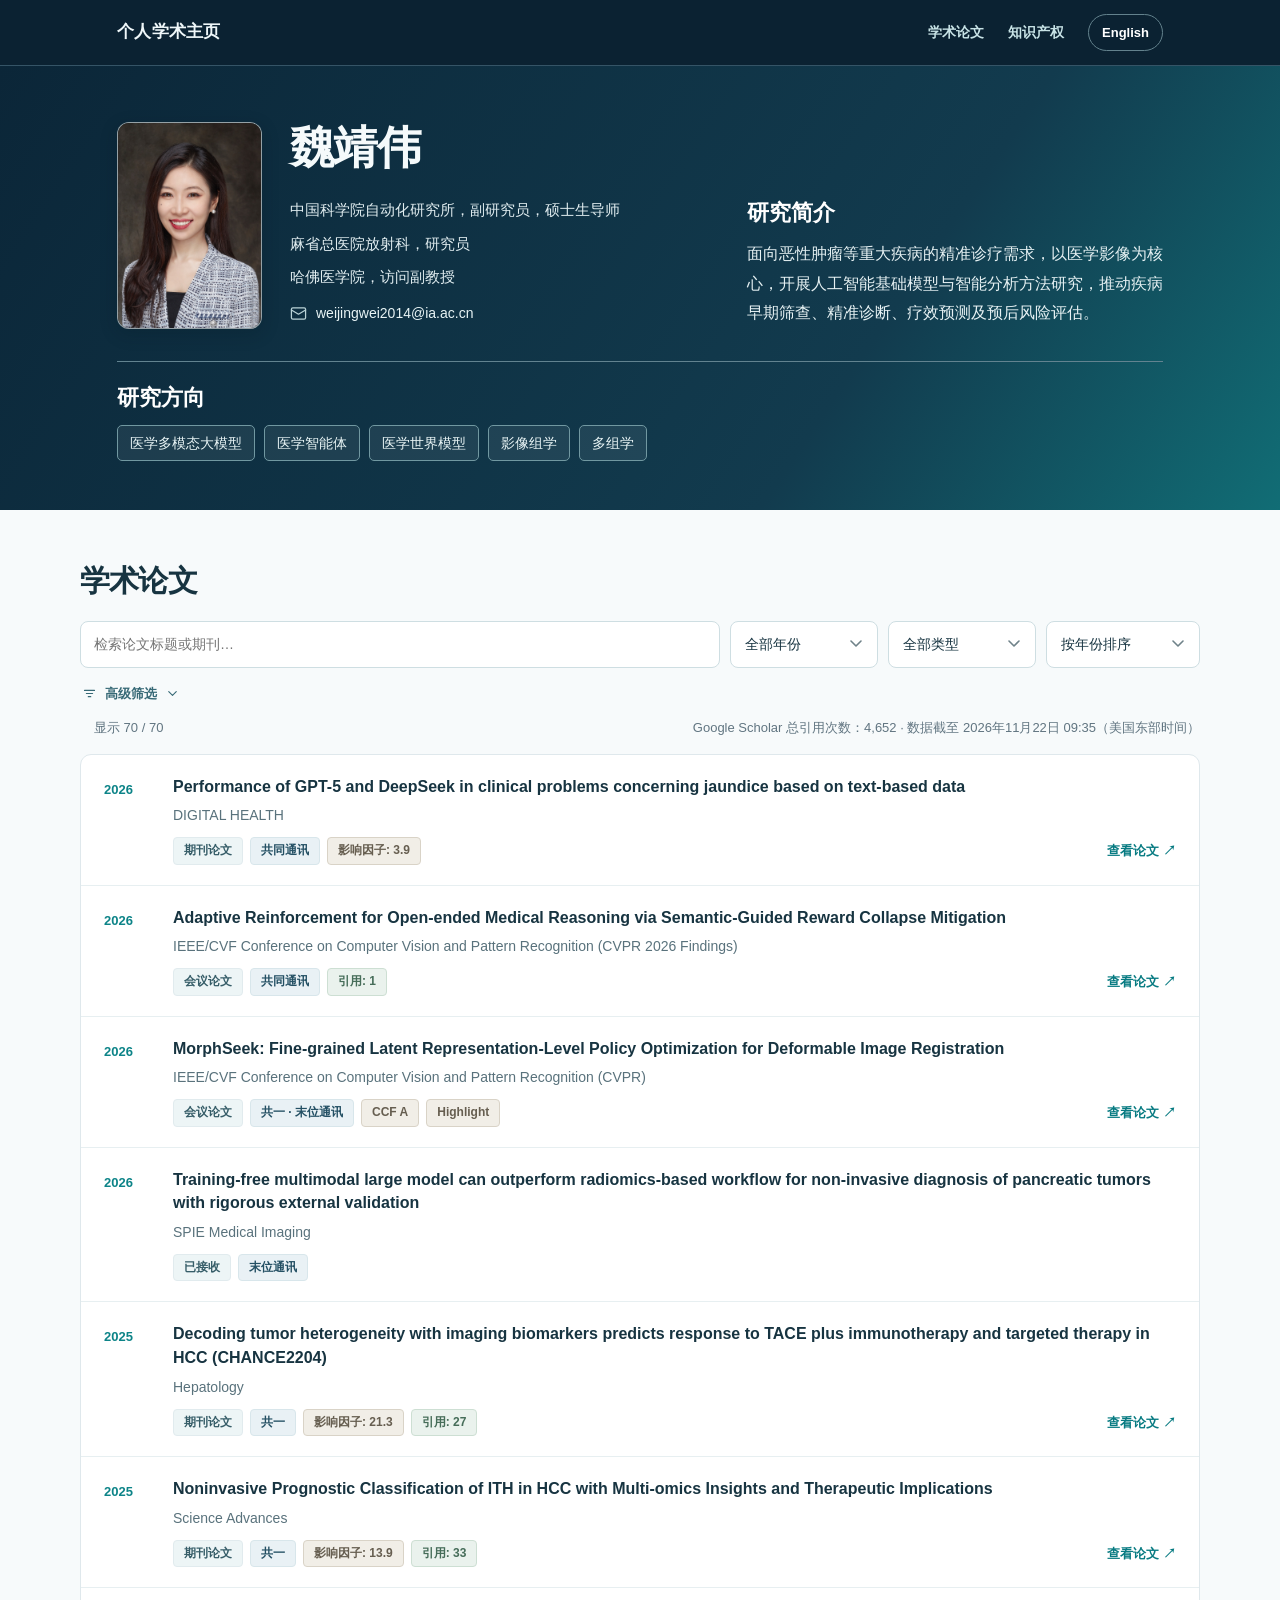
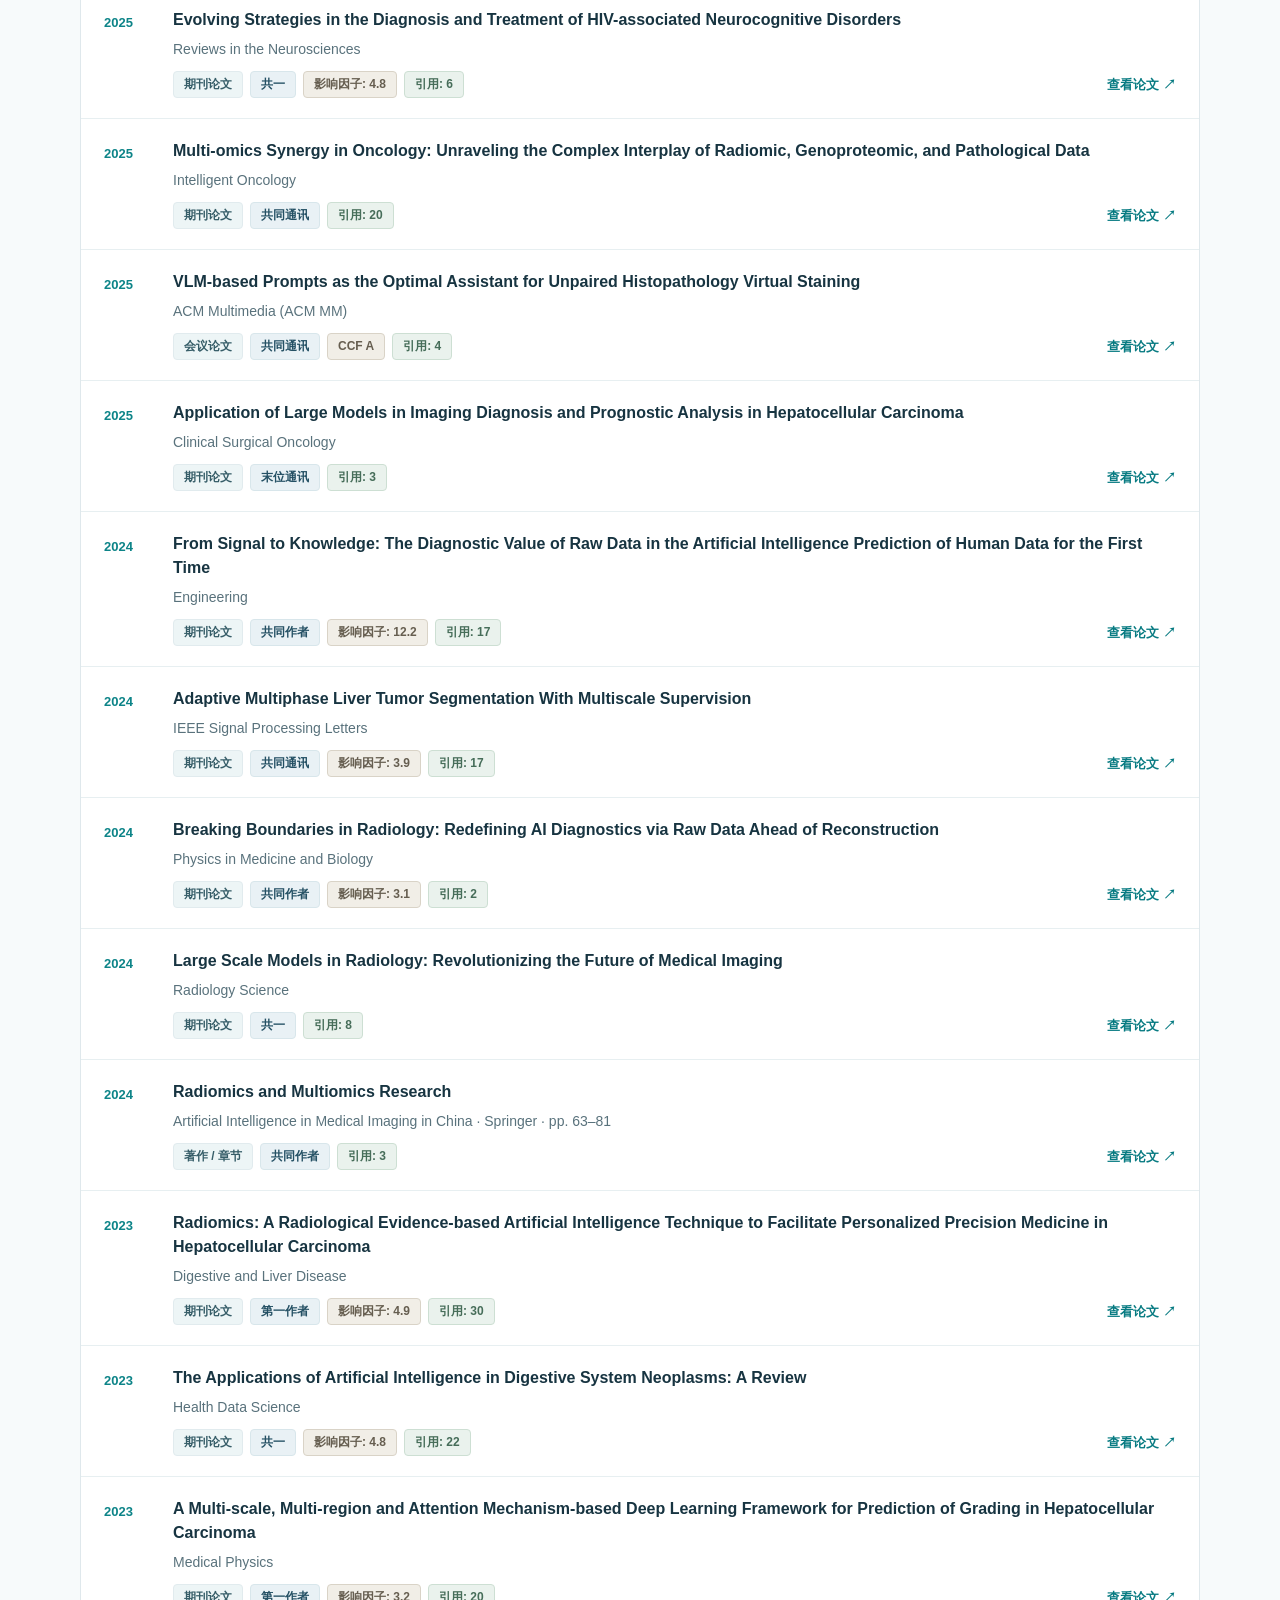
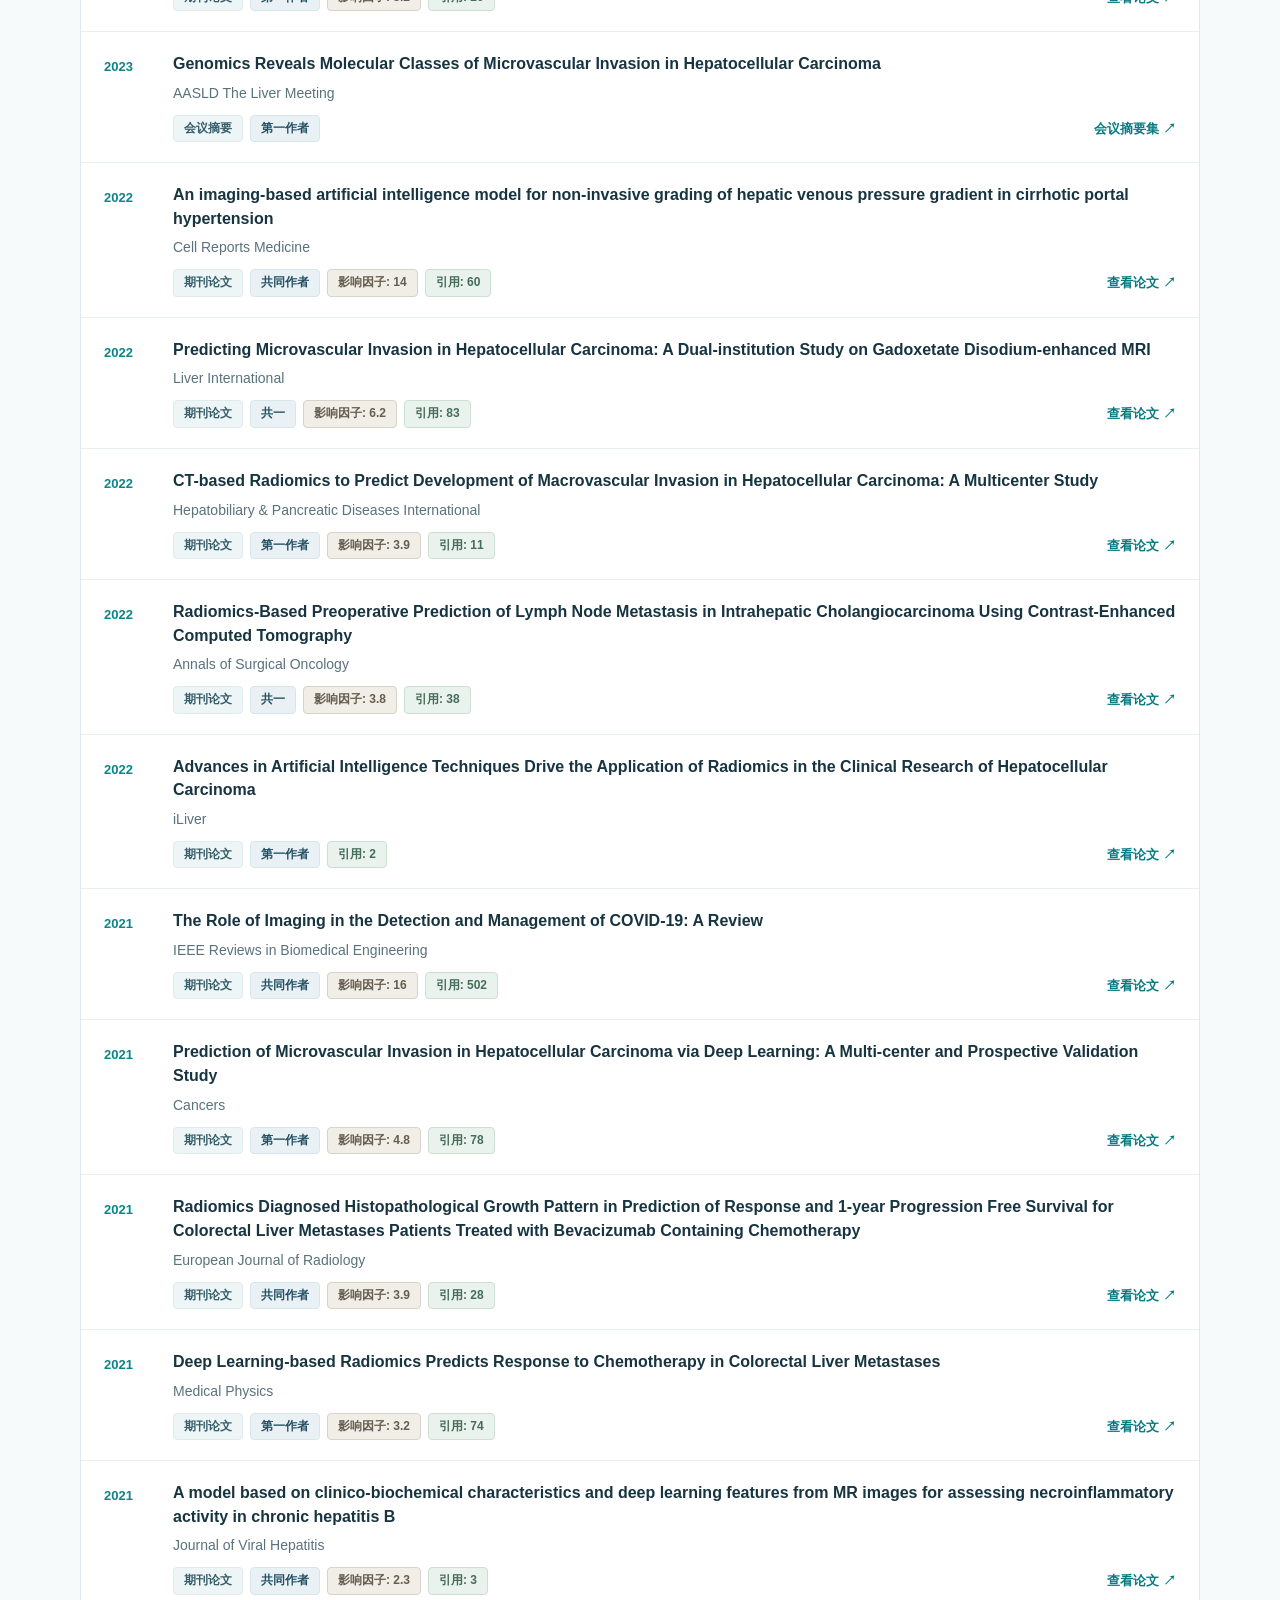
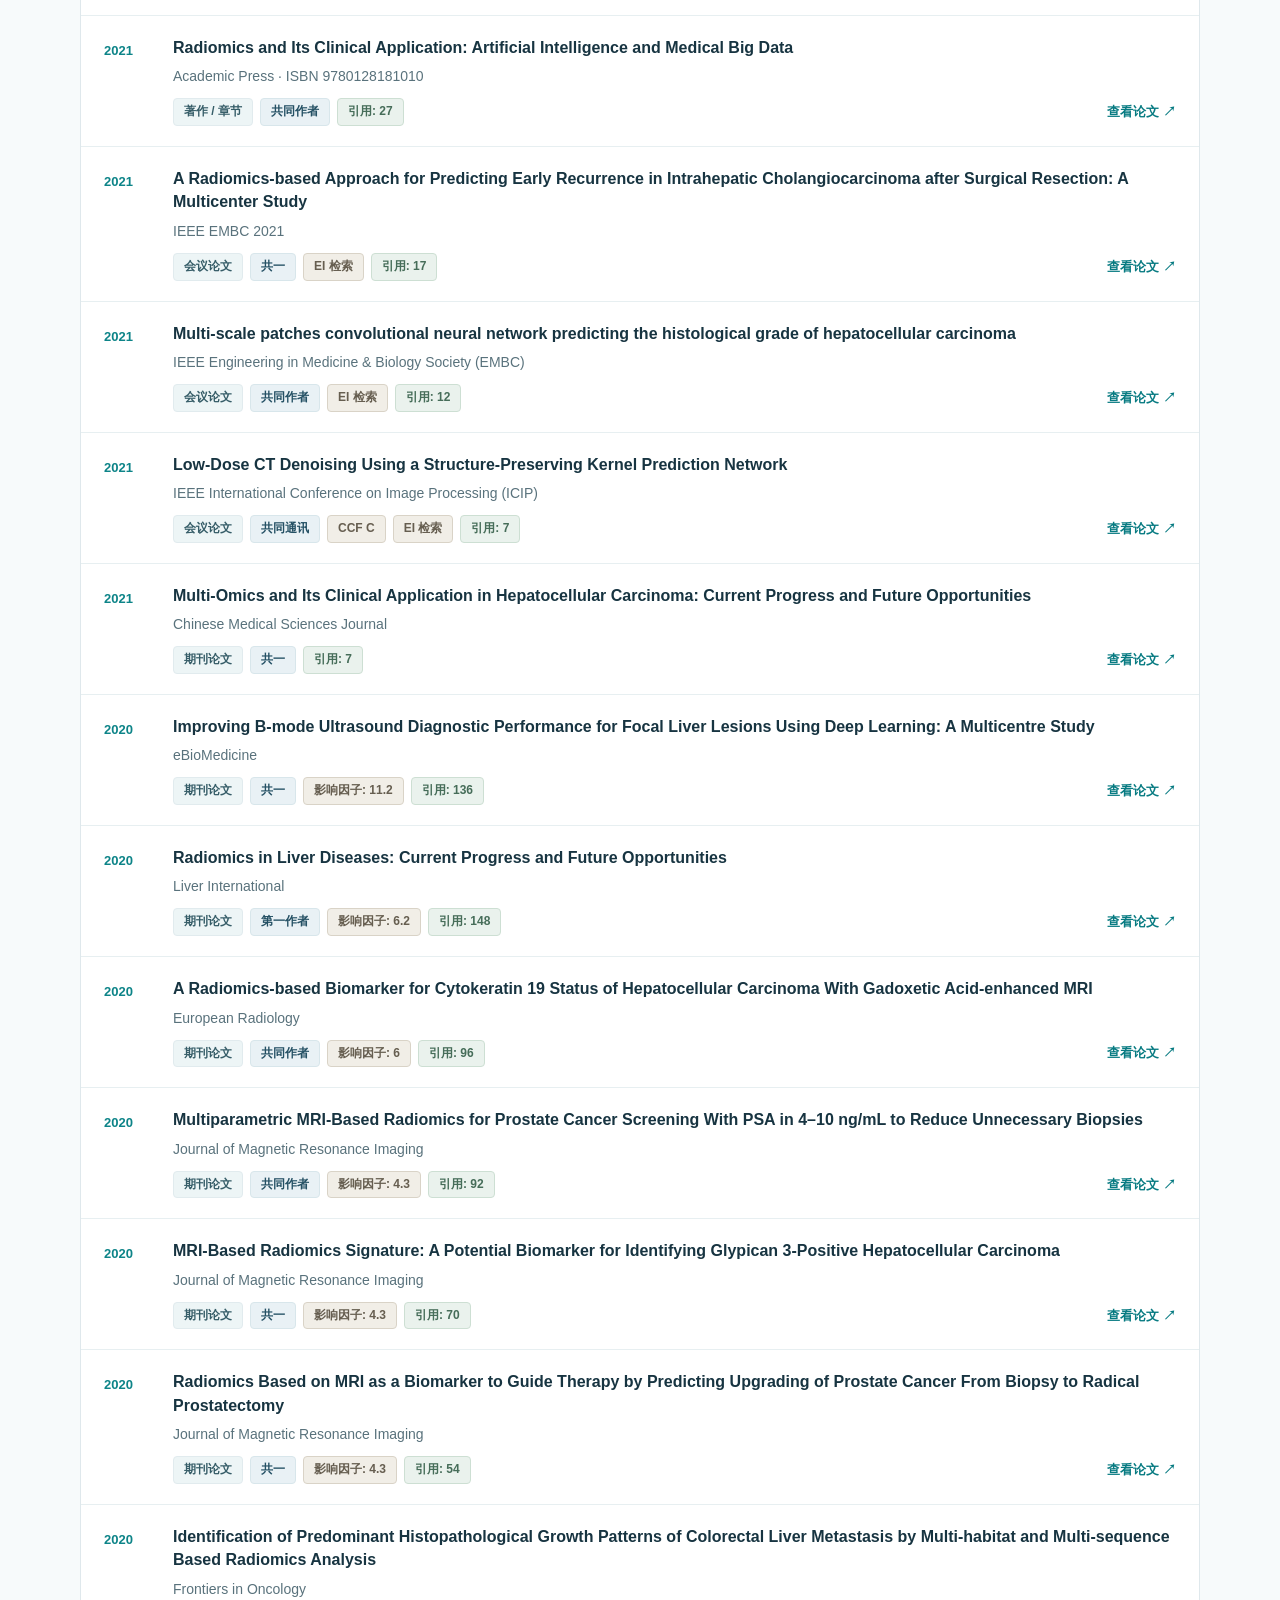
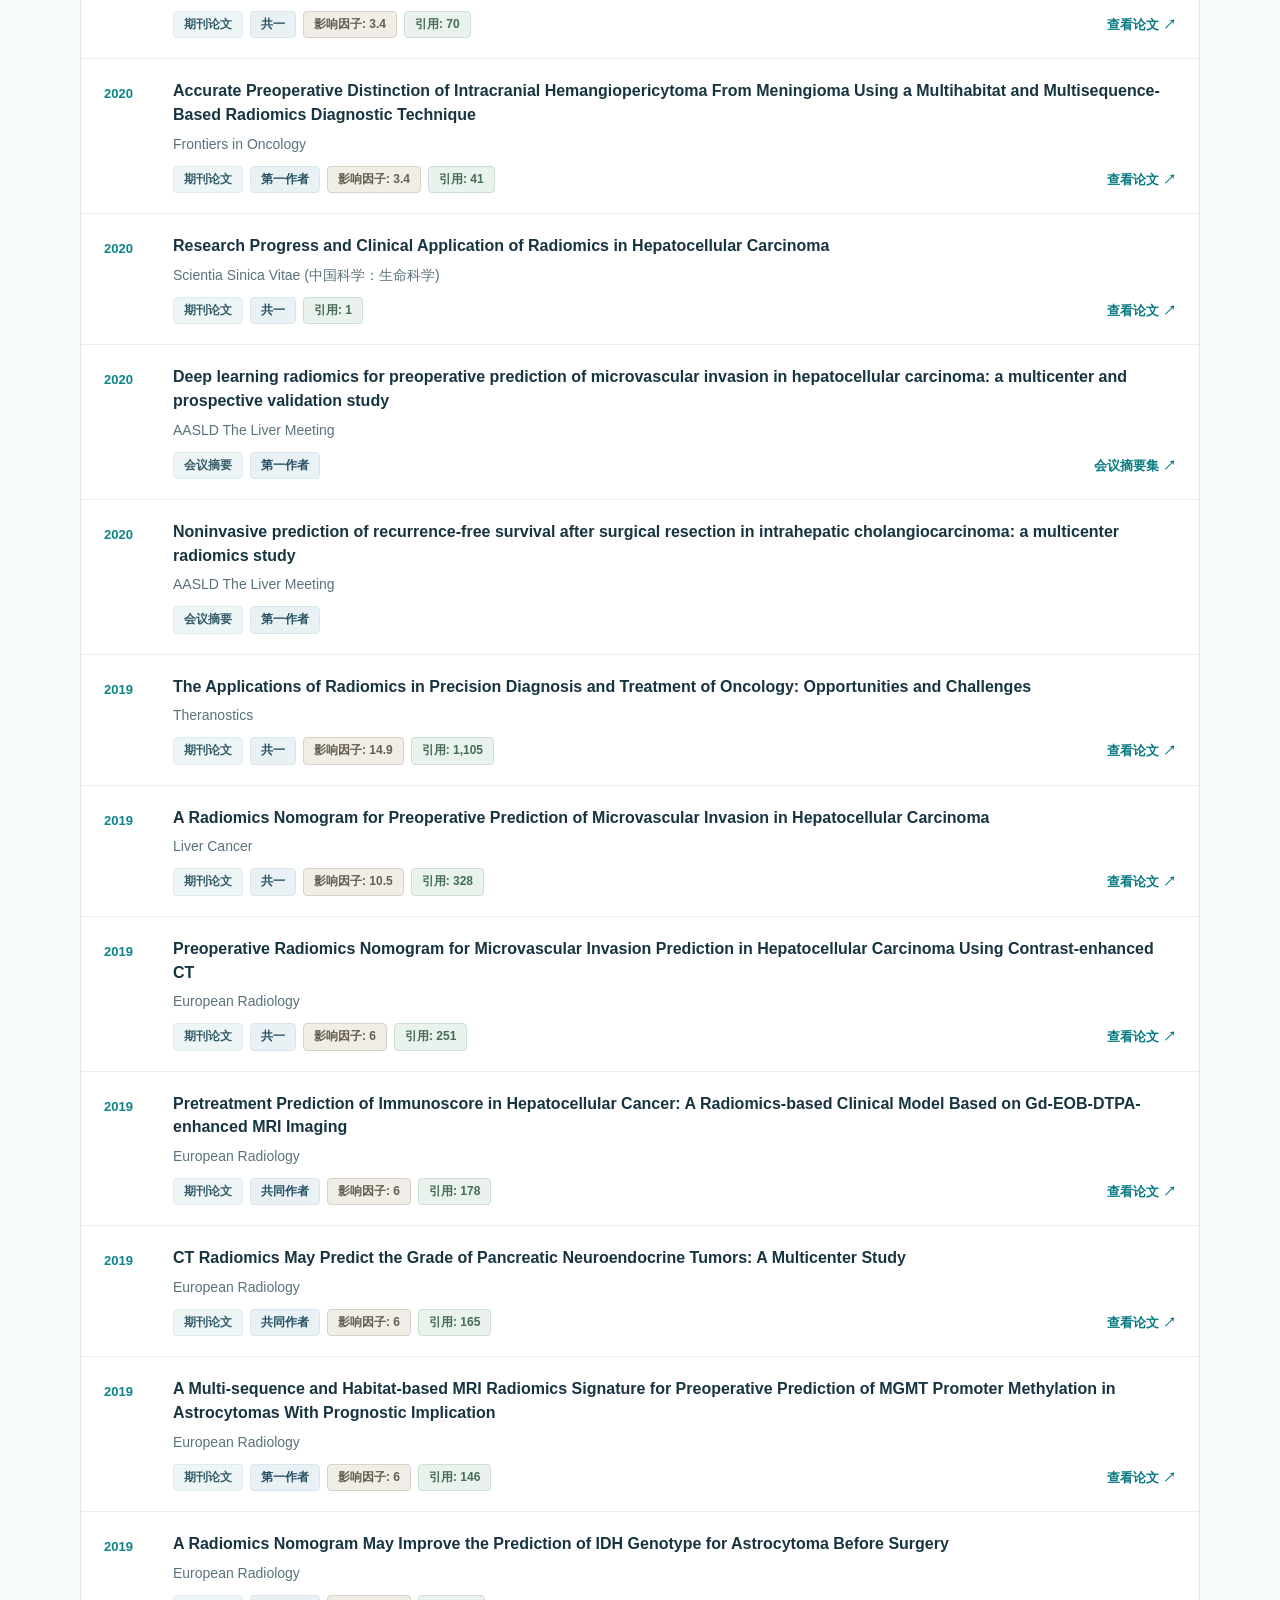
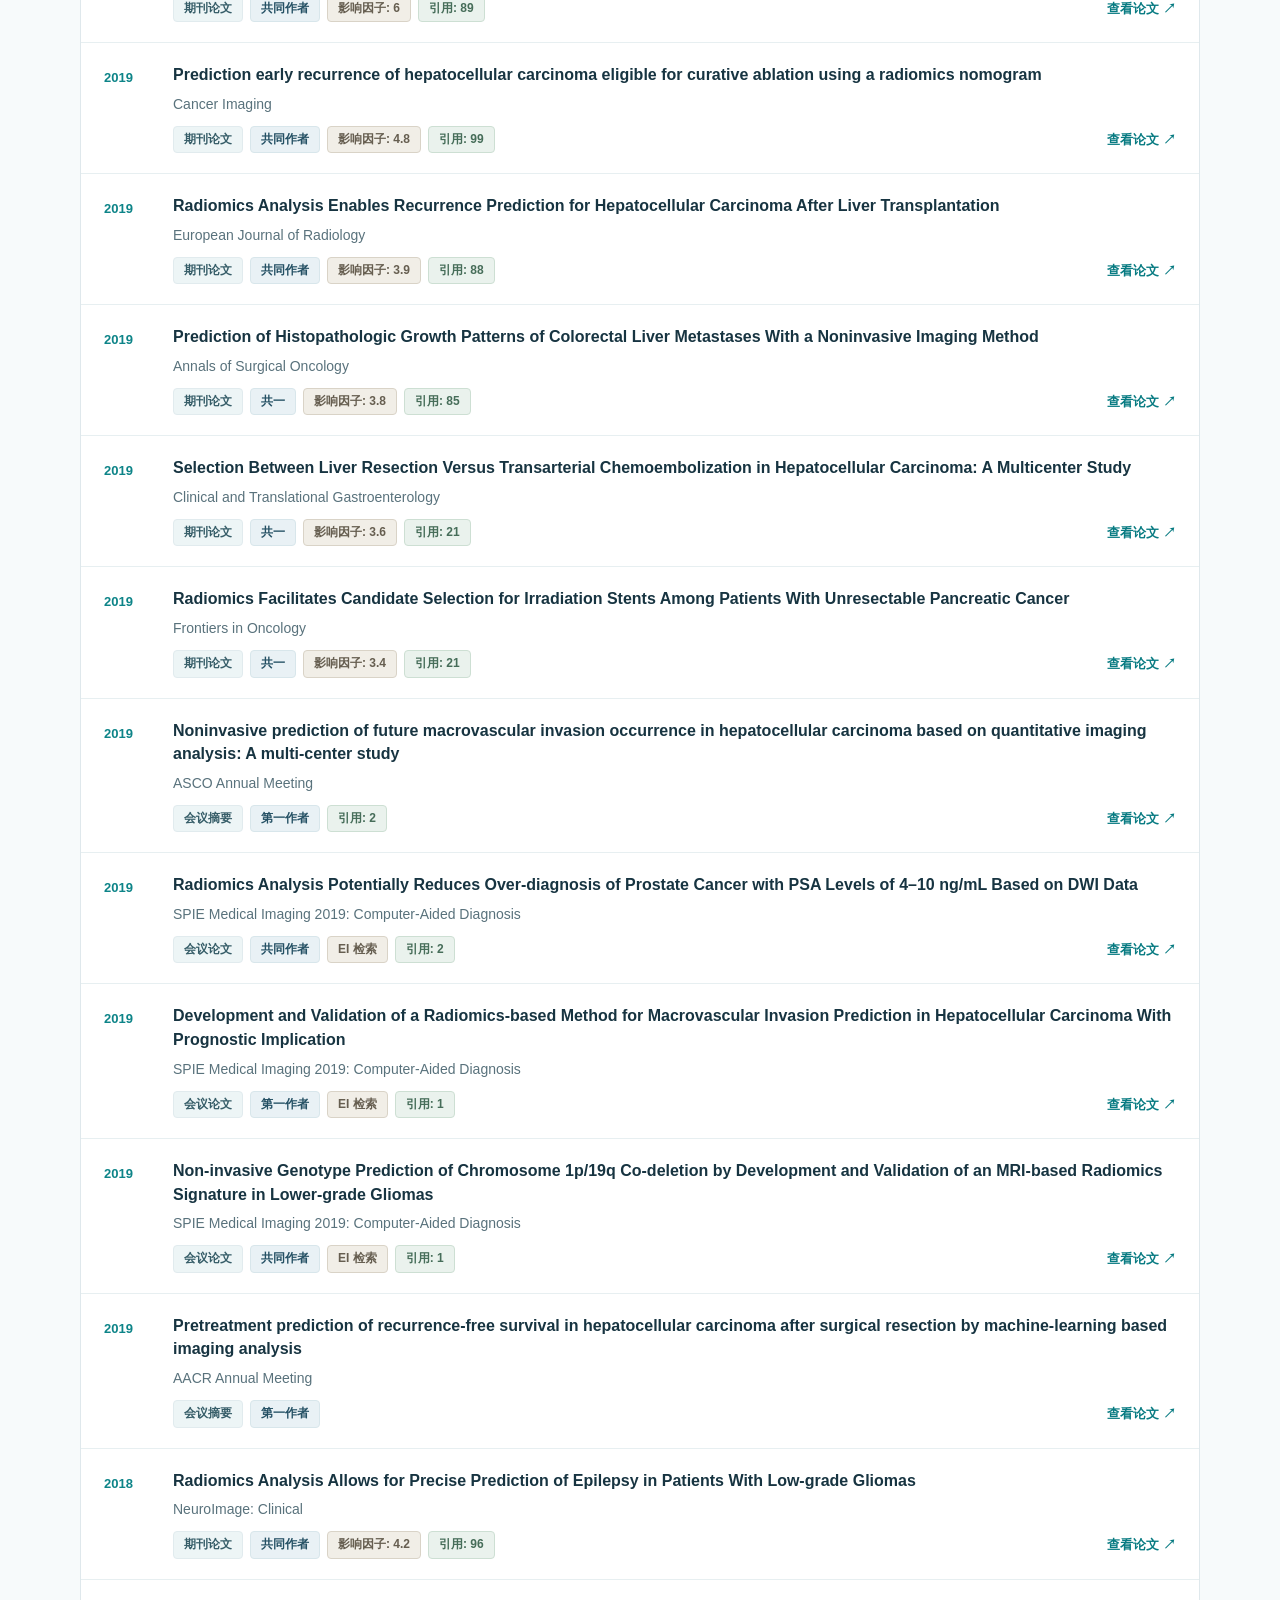
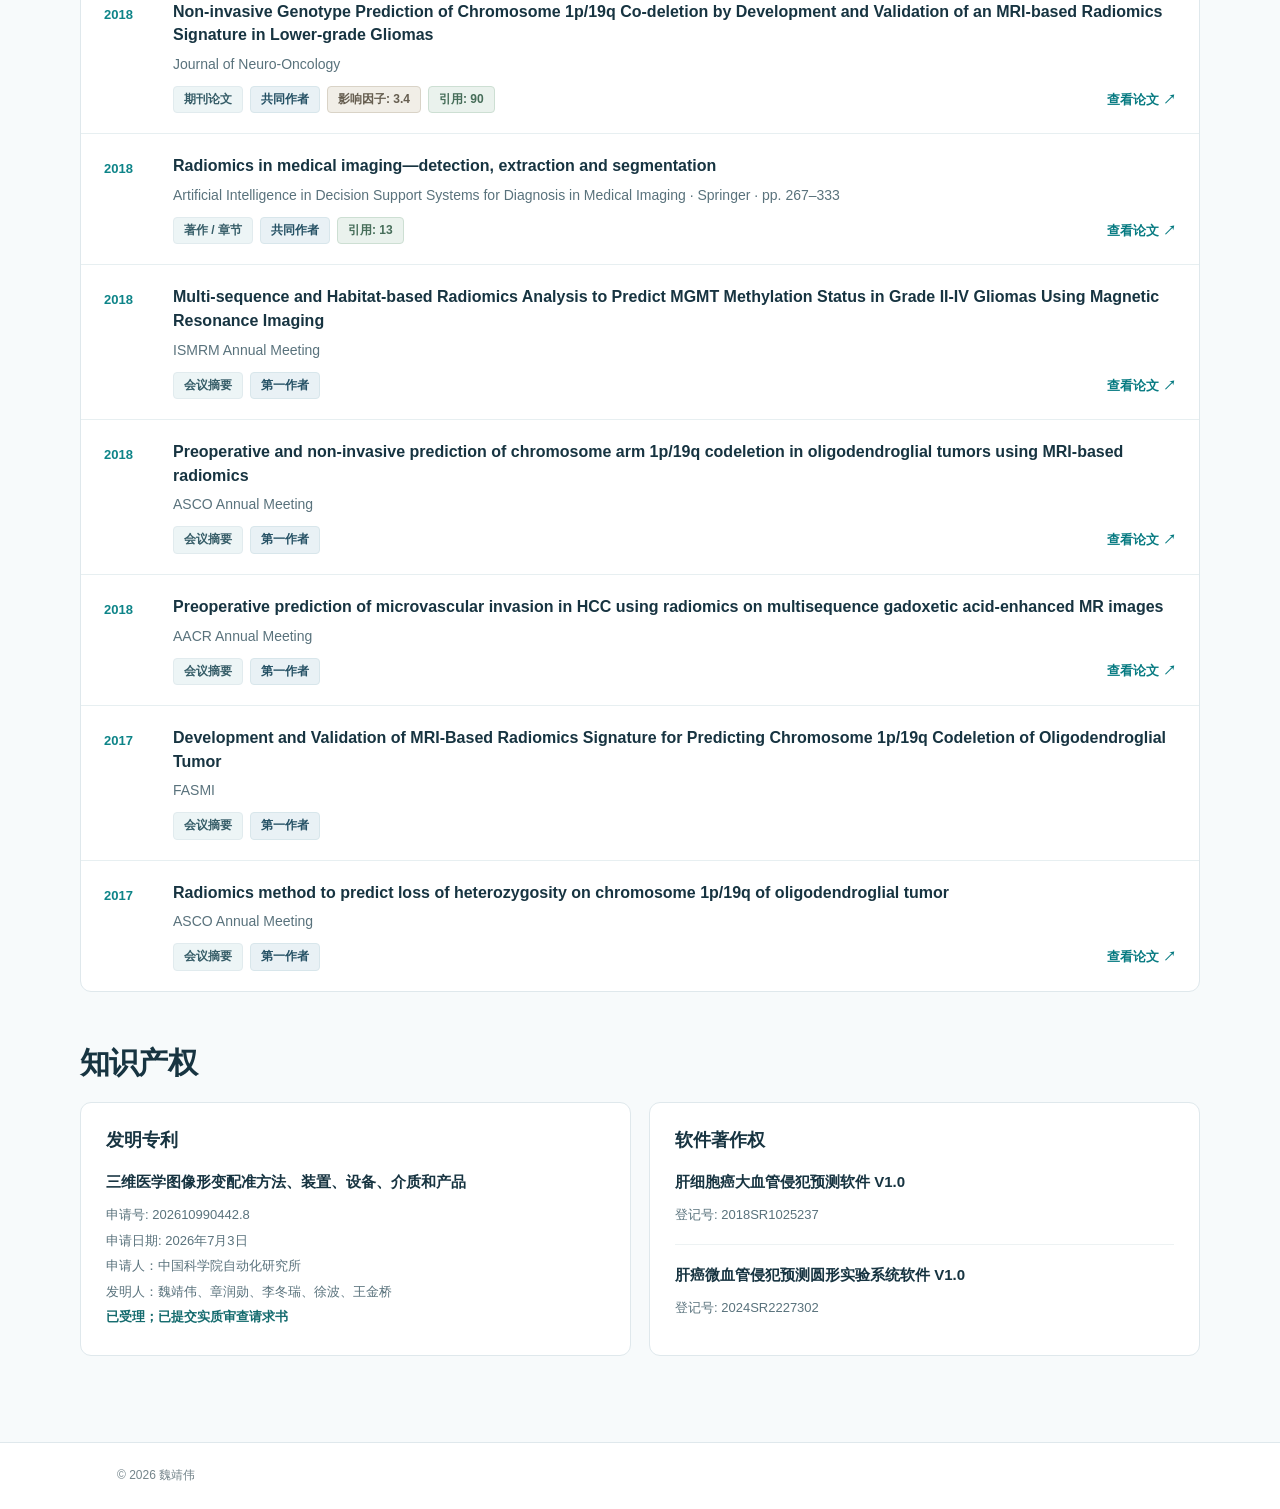
==== commit 0344ee64: "Use original full-resolution portrait with uncropped proportions; lower English overview" ====
--- a/zh/index.html
+++ b/zh/index.html
@@ -177,9 +177,13 @@
 .hero-grid-en .affiliations{grid-area:appointments;margin-top:18px}
 .hero-grid-en .hero-name h1{margin:0}
 }
+
+/* Keep the original photograph's natural 1432×2048 aspect ratio without cropping. */
+.hero-photo{height:auto;aspect-ratio:1432 / 2048}
+.hero-photo img{display:block;width:100%;height:auto;object-fit:contain;object-position:center}
 </style></head><body>
 <header class="header"><div class="shell nav"><a href="#top" class="logo">个人学术主页</a><nav class="navlinks" aria-label="Navigation"><a href="#publications">学术论文</a><a href="#intellectual-property">知识产权</a><a class="lang" href="../?v=20261122-language-sync">English</a></nav></div></header>
-<section class="hero" id="top"><div class="shell"><div class="hero-grid hero-grid-cn"><div class="hero-photo"><img src="../assets/jingwei-profile.webp" alt="魏靖伟" width="260" height="338" loading="eager" decoding="async"></div><div class="hero-name"><h1>魏靖伟</h1></div><div class="affiliations"><div>中国科学院自动化研究所，副研究员，硕士生导师</div><div>麻省总医院放射科，研究员</div><div class="harvard-appointment">哈佛医学院<span class="appointment-punctuation">，</span>访问副教授</div><div class="hero-email"><svg aria-hidden="true" xmlns="http://www.w3.org/2000/svg" width="17" height="17" viewBox="0 0 24 24" fill="none" stroke="currentColor" stroke-width="1.75" stroke-linecap="round" stroke-linejoin="round"><rect x="2" y="4" width="20" height="16" rx="2"/><path d="m22 7-10 6L2 7"/></svg><a href="mailto:weijingwei2014@ia.ac.cn">weijingwei2014@ia.ac.cn</a></div></div><div class="hero-overview-heading"><h2 class="section-label">研究简介</h2></div><div class="hero-about"><p class="research-summary">面向恶性肿瘤等重大疾病的精准诊疗需求，以医学影像为核心，开展人工智能基础模型与智能分析方法研究，推动疾病早期筛查、精准诊断、疗效预测及预后风险评估。</p></div></div><div class="interests"><h2 class="section-label">研究方向</h2><div class="chips"><span class="chip">医学多模态大模型</span><span class="chip">医学智能体</span><span class="chip">医学世界模型</span><span class="chip">影像组学</span><span class="chip">多组学</span></div></div></div></section>
+<section class="hero" id="top"><div class="shell"><div class="hero-grid hero-grid-cn"><div class="hero-photo"><img src="../assets/jingwei-profile-original.jpg" alt="魏靖伟" width="1432" height="2048" loading="eager" decoding="async"></div><div class="hero-name"><h1>魏靖伟</h1></div><div class="affiliations"><div>中国科学院自动化研究所，副研究员，硕士生导师</div><div>麻省总医院放射科，研究员</div><div class="harvard-appointment">哈佛医学院<span class="appointment-punctuation">，</span>访问副教授</div><div class="hero-email"><svg aria-hidden="true" xmlns="http://www.w3.org/2000/svg" width="17" height="17" viewBox="0 0 24 24" fill="none" stroke="currentColor" stroke-width="1.75" stroke-linecap="round" stroke-linejoin="round"><rect x="2" y="4" width="20" height="16" rx="2"/><path d="m22 7-10 6L2 7"/></svg><a href="mailto:weijingwei2014@ia.ac.cn">weijingwei2014@ia.ac.cn</a></div></div><div class="hero-overview-heading"><h2 class="section-label">研究简介</h2></div><div class="hero-about"><p class="research-summary">面向恶性肿瘤等重大疾病的精准诊疗需求，以医学影像为核心，开展人工智能基础模型与智能分析方法研究，推动疾病早期筛查、精准诊断、疗效预测及预后风险评估。</p></div></div><div class="interests"><h2 class="section-label">研究方向</h2><div class="chips"><span class="chip">医学多模态大模型</span><span class="chip">医学智能体</span><span class="chip">医学世界模型</span><span class="chip">影像组学</span><span class="chip">多组学</span></div></div></div></section>
 <main class="shell main"><section class="publications" id="publications"><h2>学术论文</h2><div class="filters"><input id="search" type="search" placeholder="检索论文标题或期刊…" aria-label="检索论文标题或期刊…"><select id="year" aria-label="year"><option value="">全部年份</option></select><select id="type" aria-label="type"><option value="">全部类型</option><option value="journal">期刊论文</option><option value="conference">会议论文</option><option value="abstract">会议摘要</option><option value="book">著作 / 章节</option><option value="accepted">已接收</option></select><select id="sort" aria-label="论文排序方式"><option value="newest">按年份排序</option><option value="citations-desc">按引用次数排序</option><option value="impact-desc">按影响因子排序</option></select></div>
 <div class="advanced-filter-bar">
   <button type="button" id="advanced-filter-toggle" class="advanced-filter-toggle" aria-expanded="false" aria-controls="advanced-filter-panel">
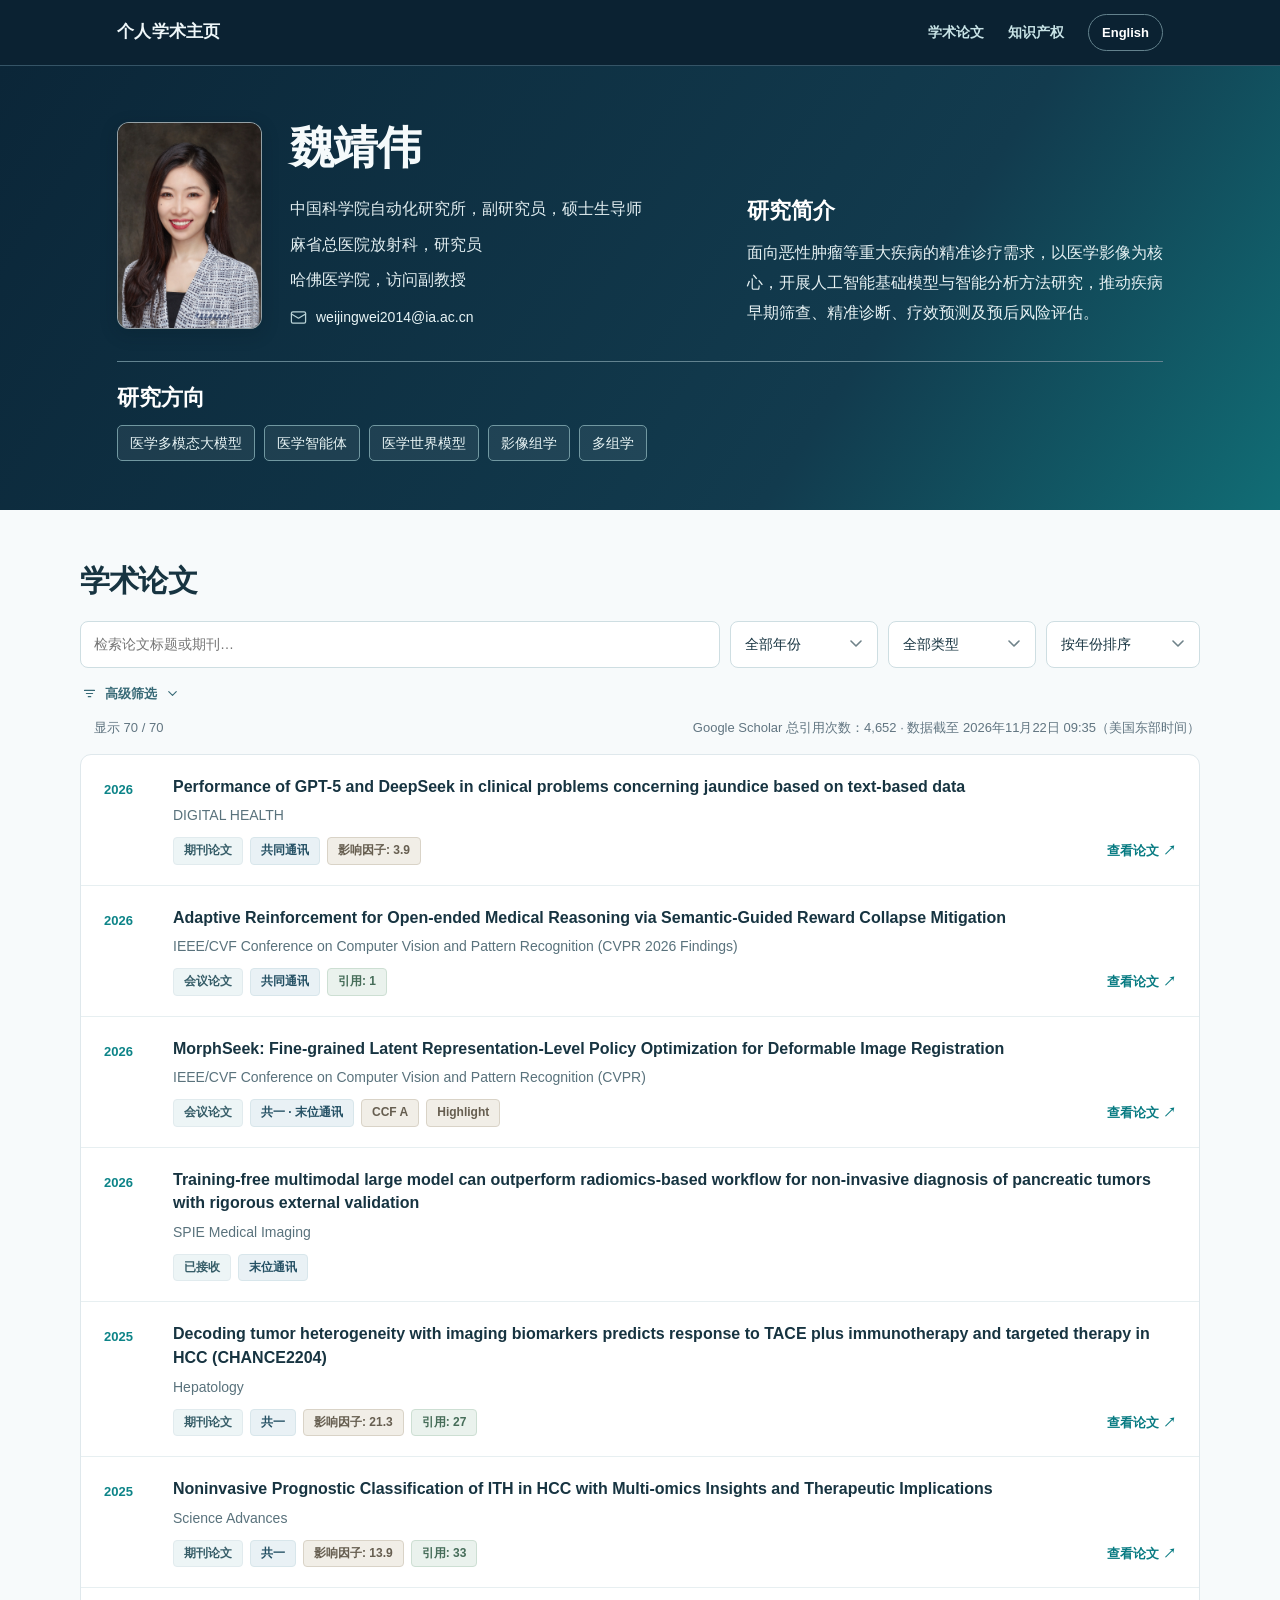
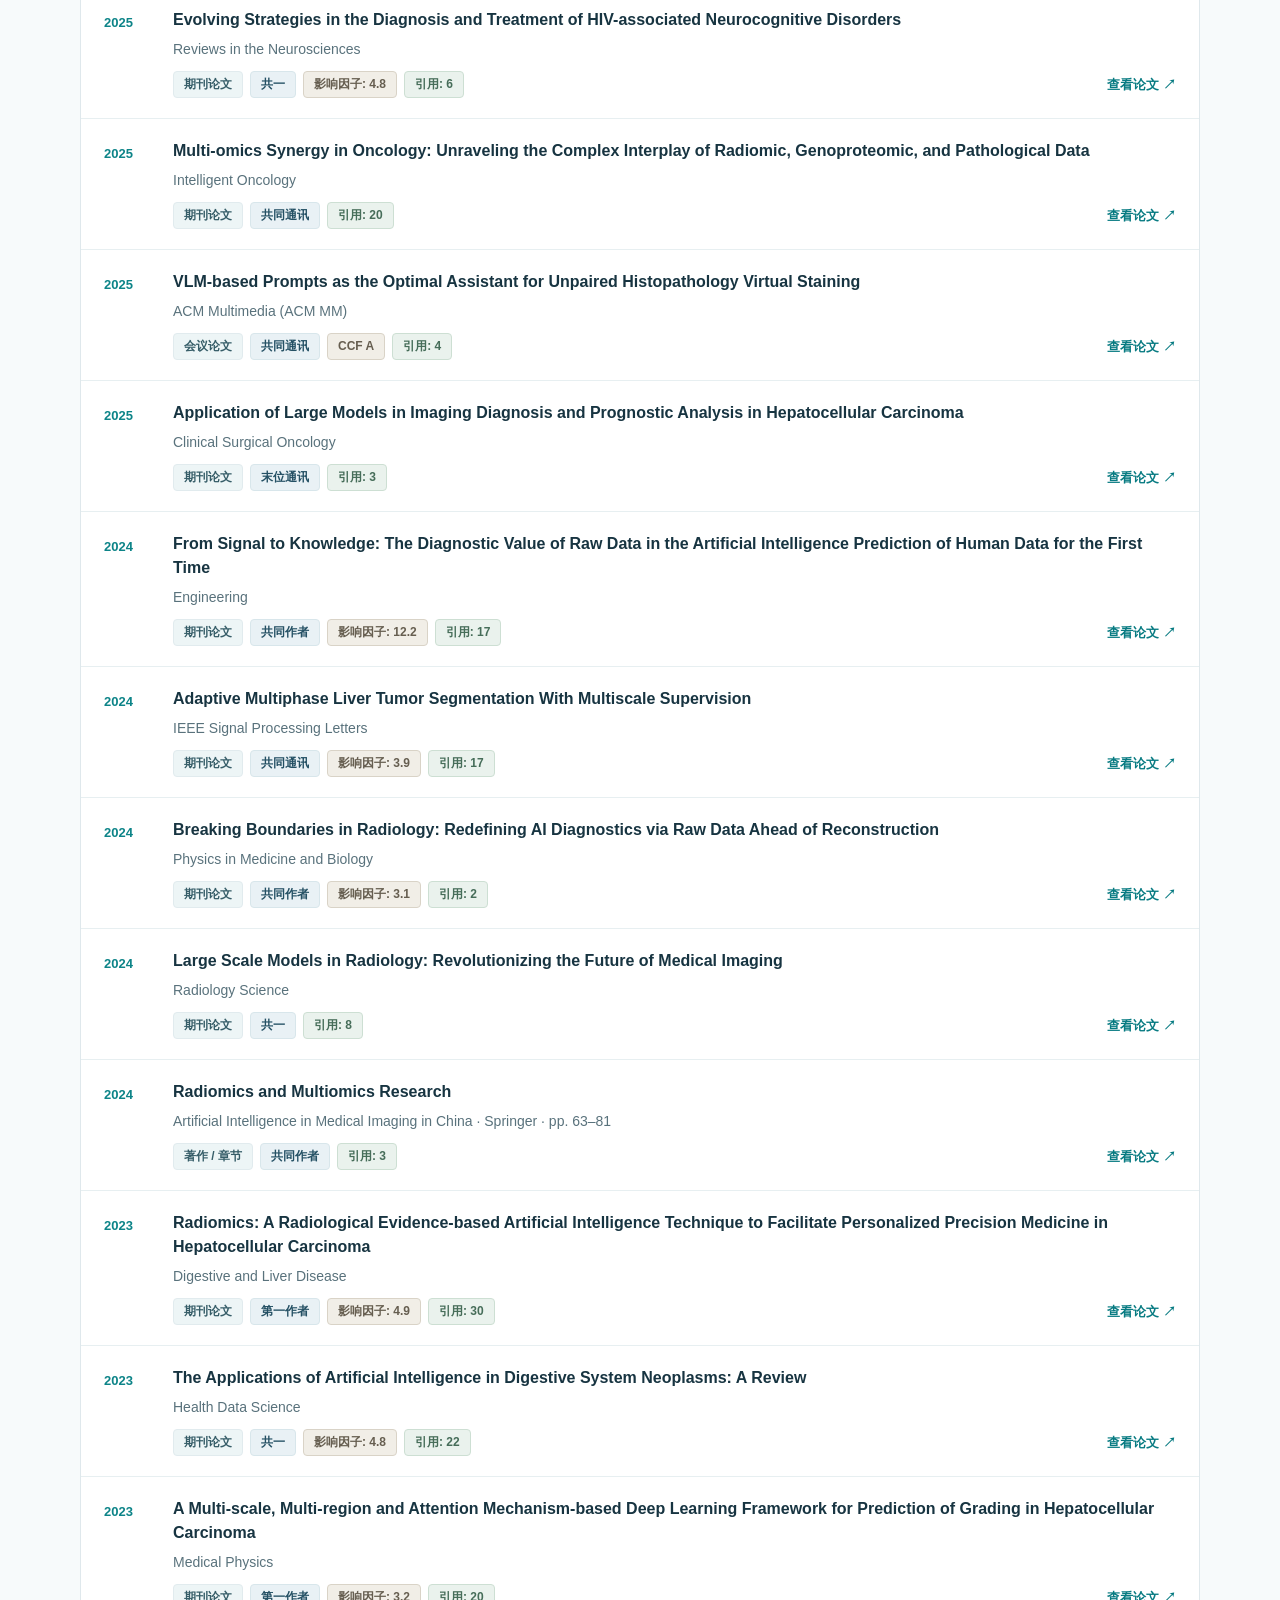
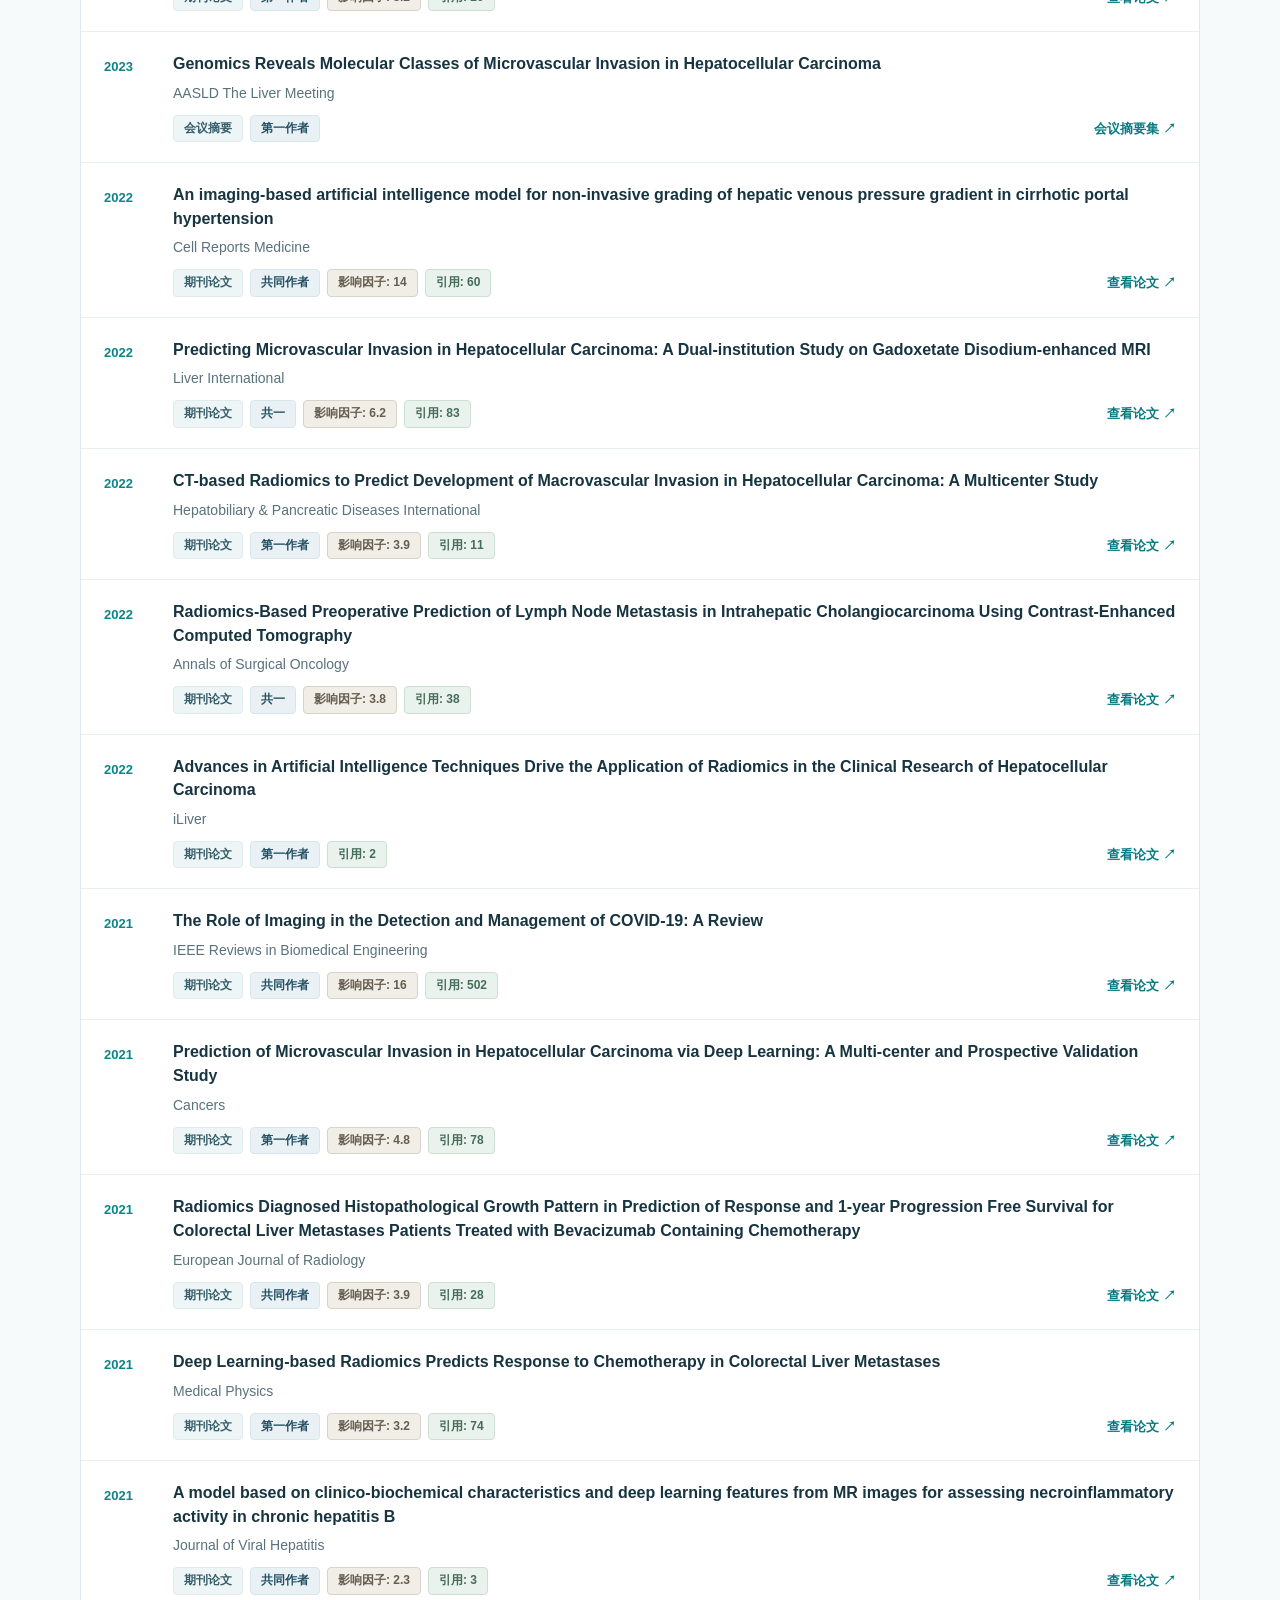
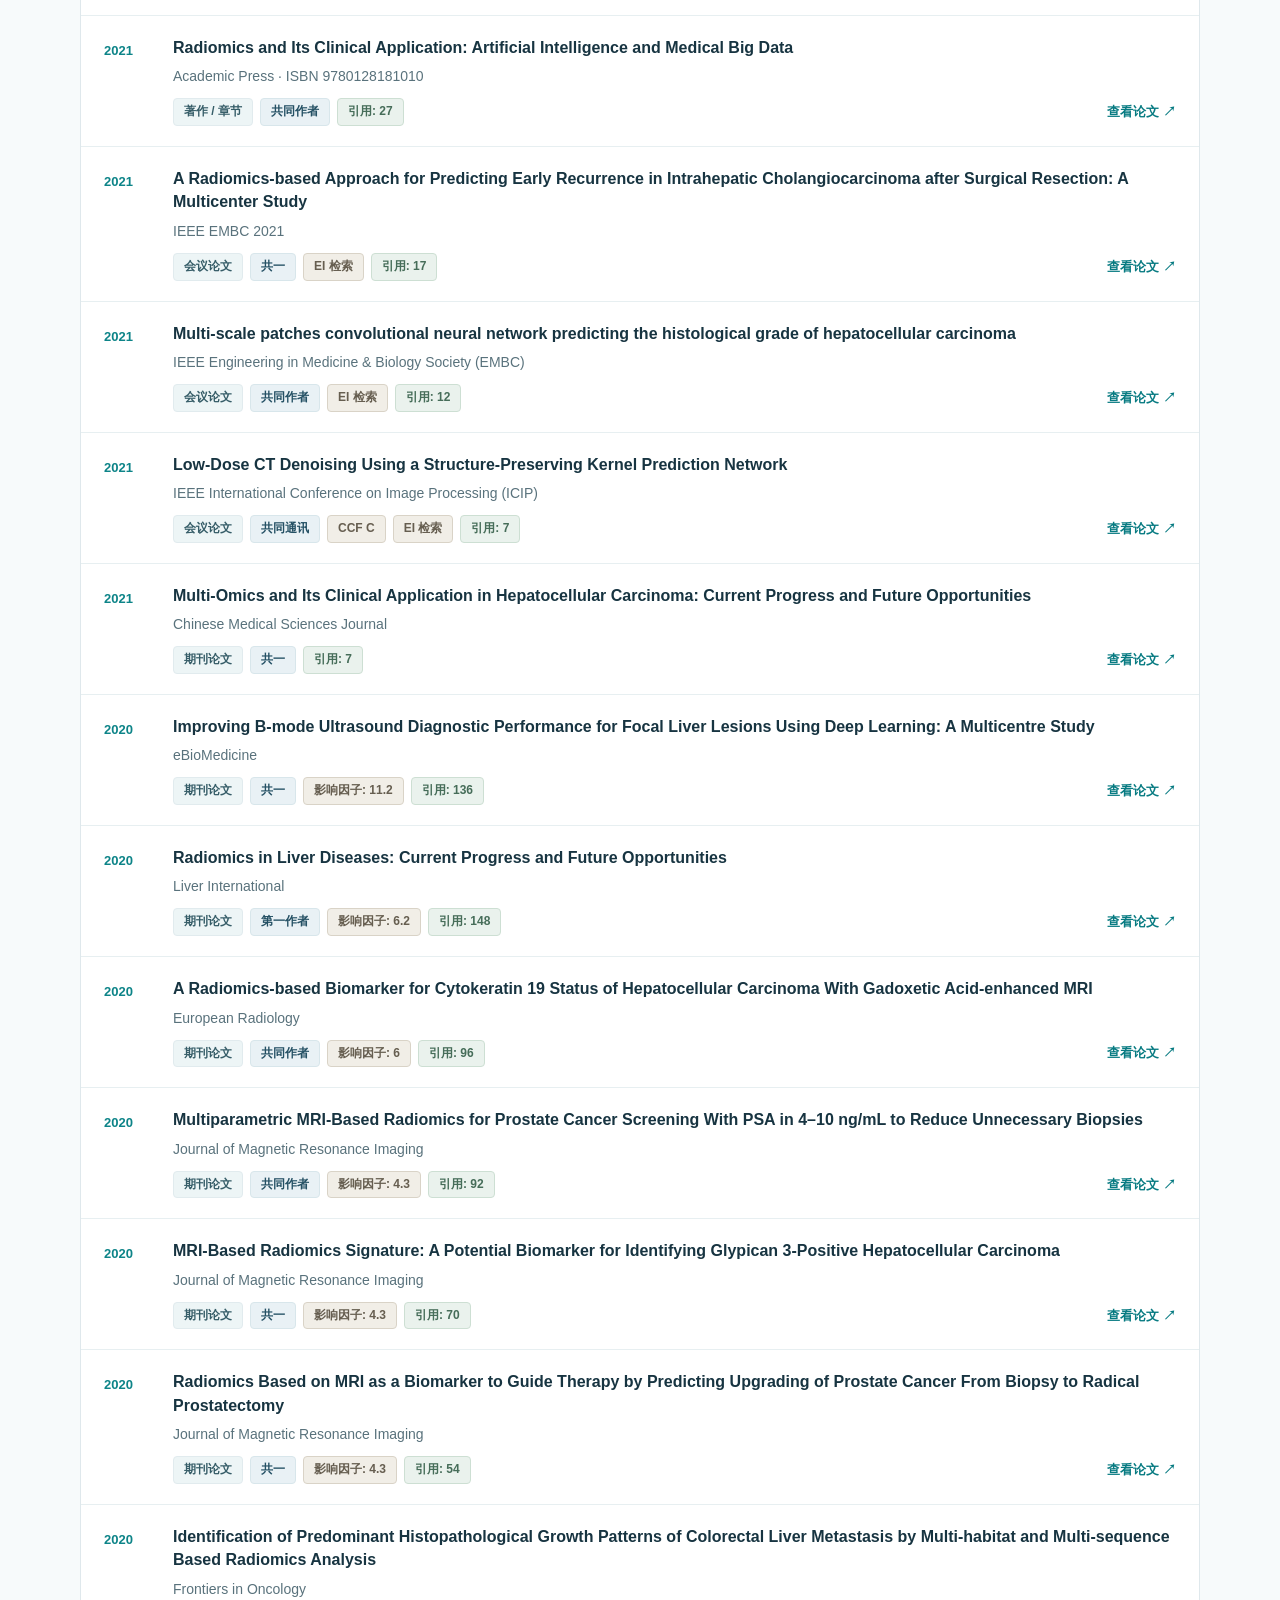
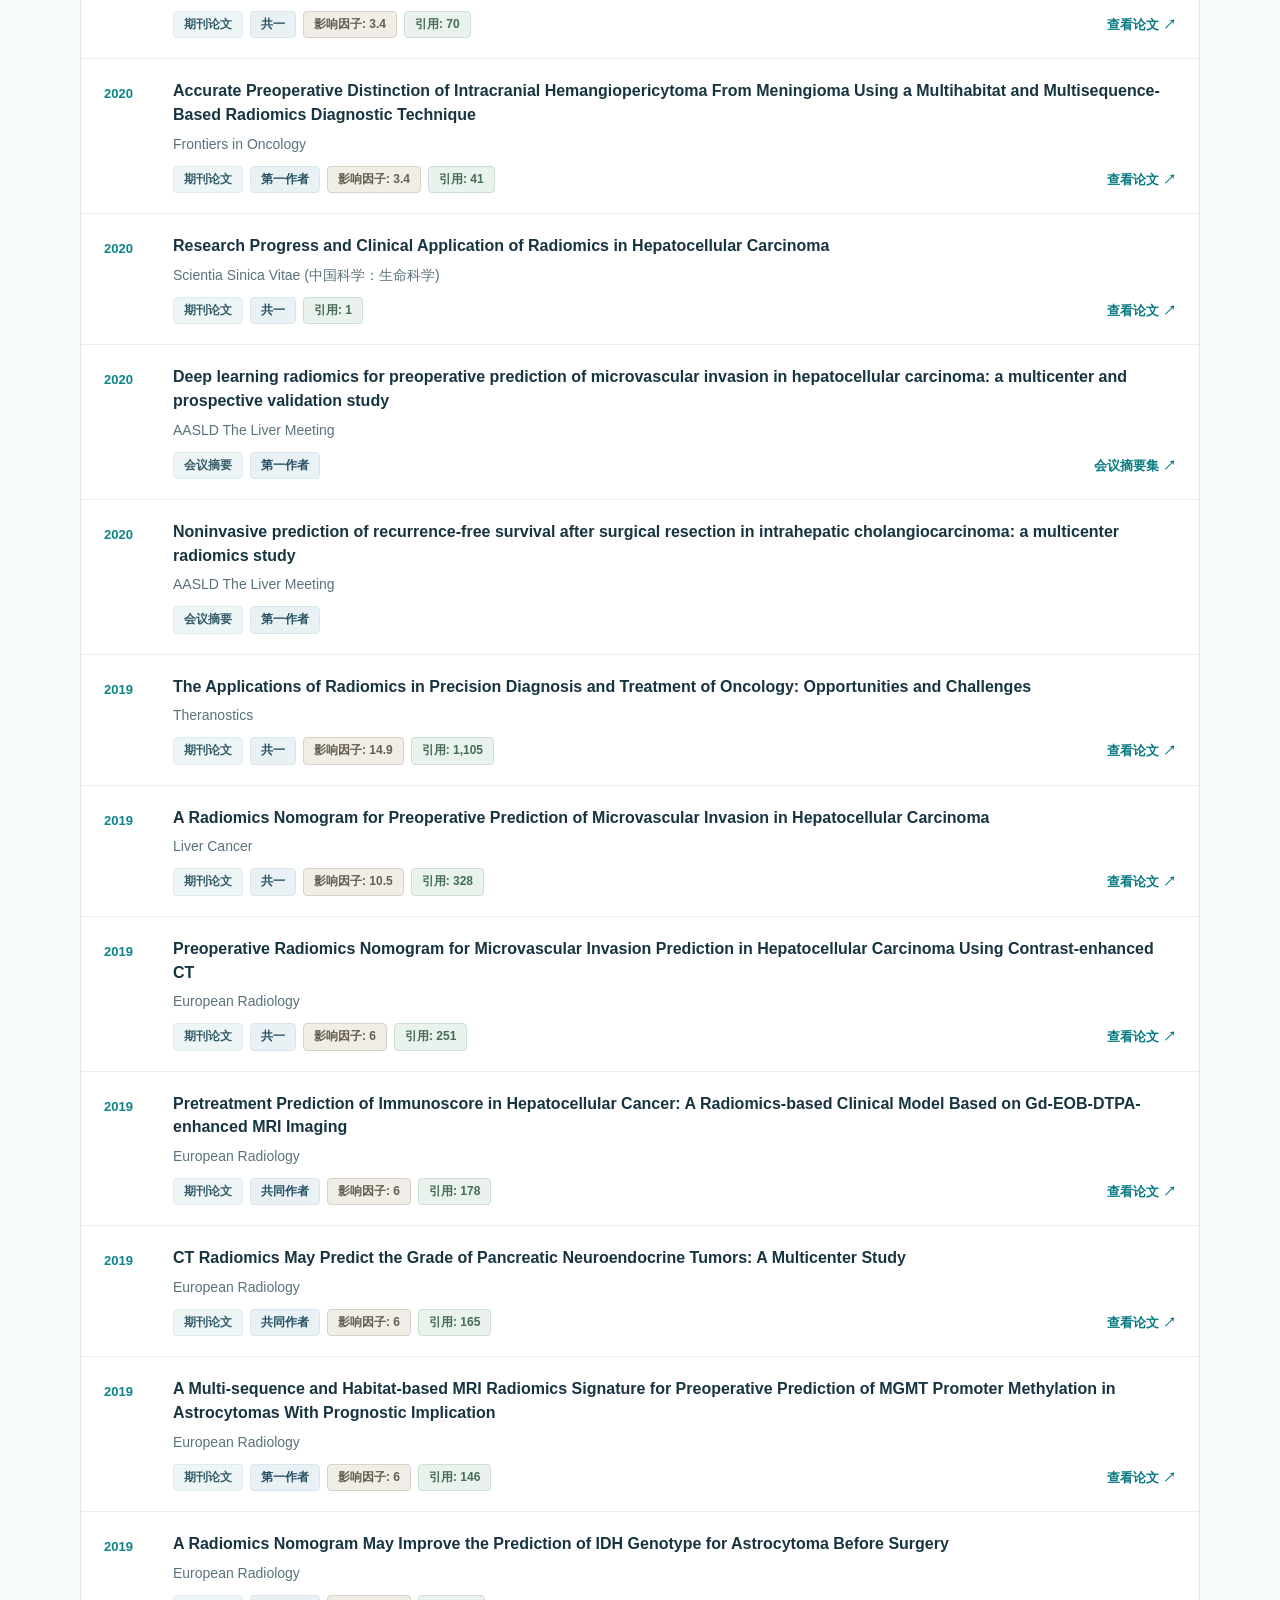
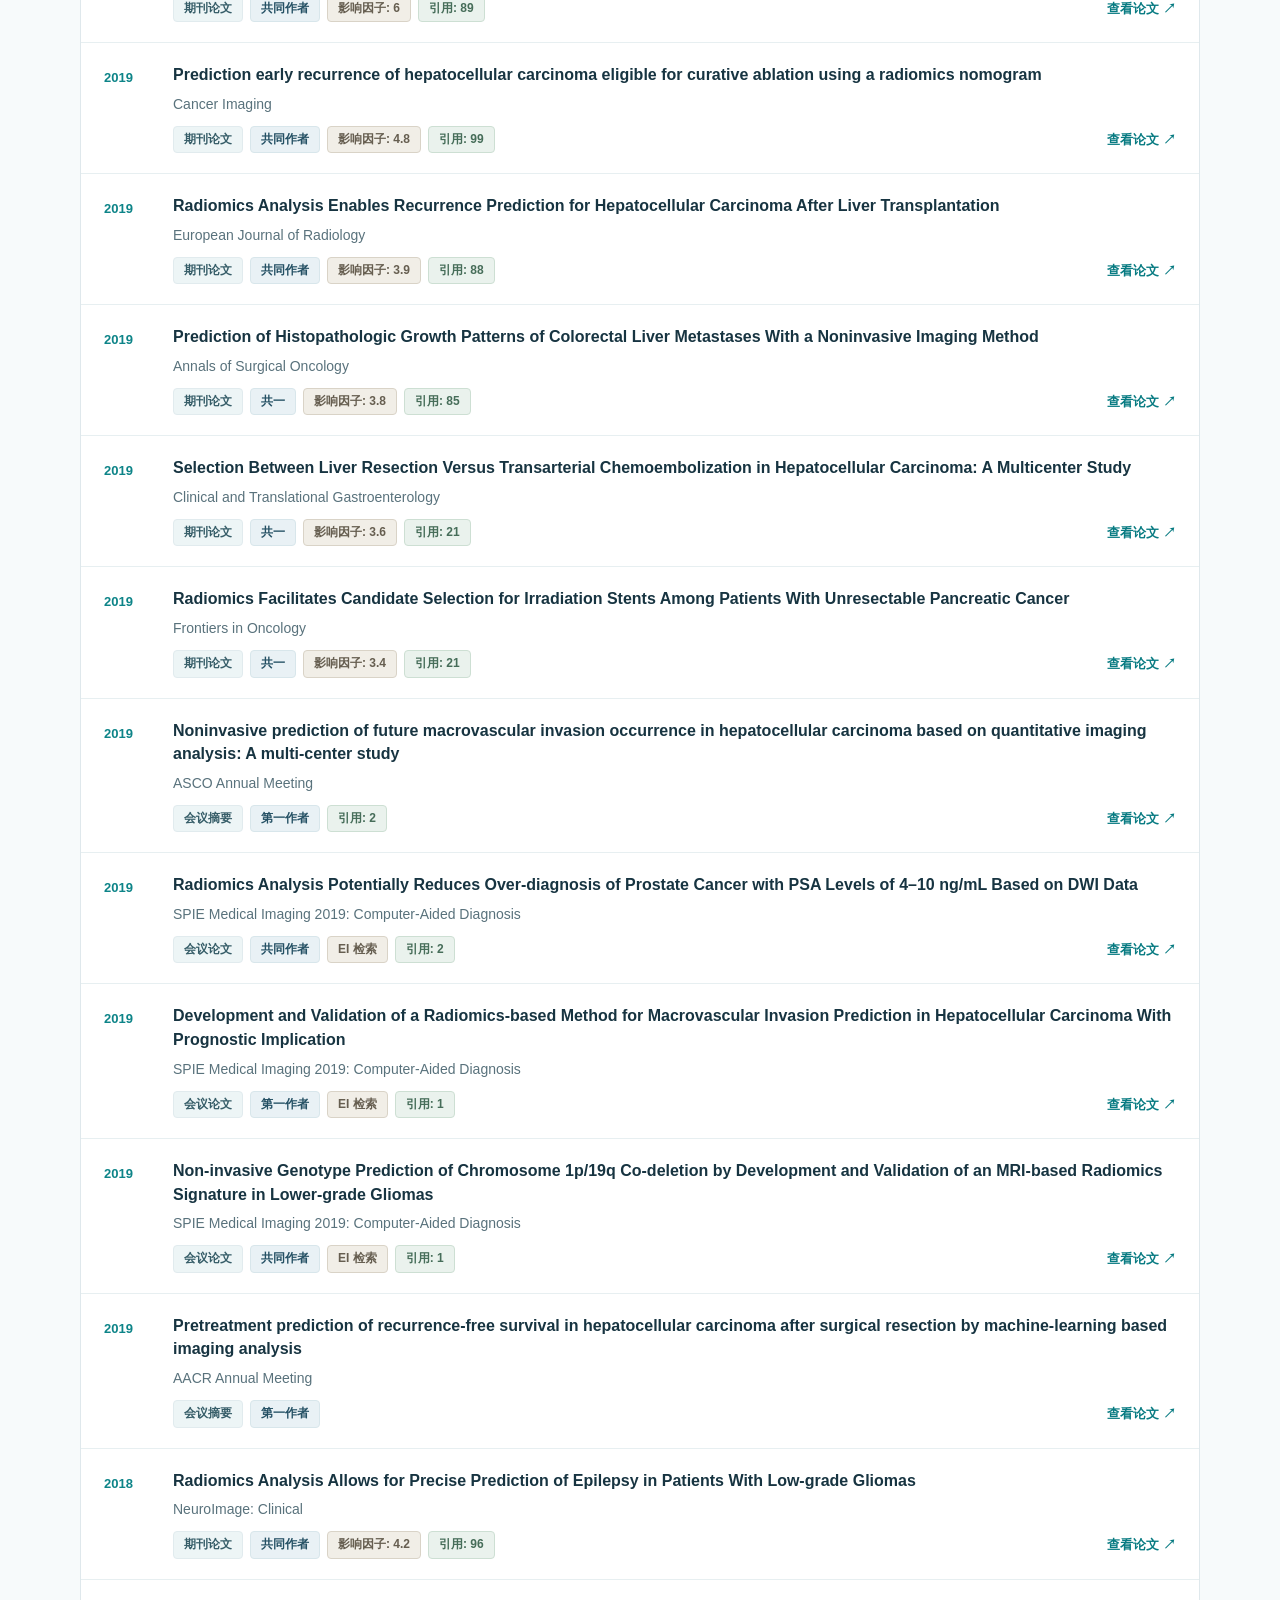
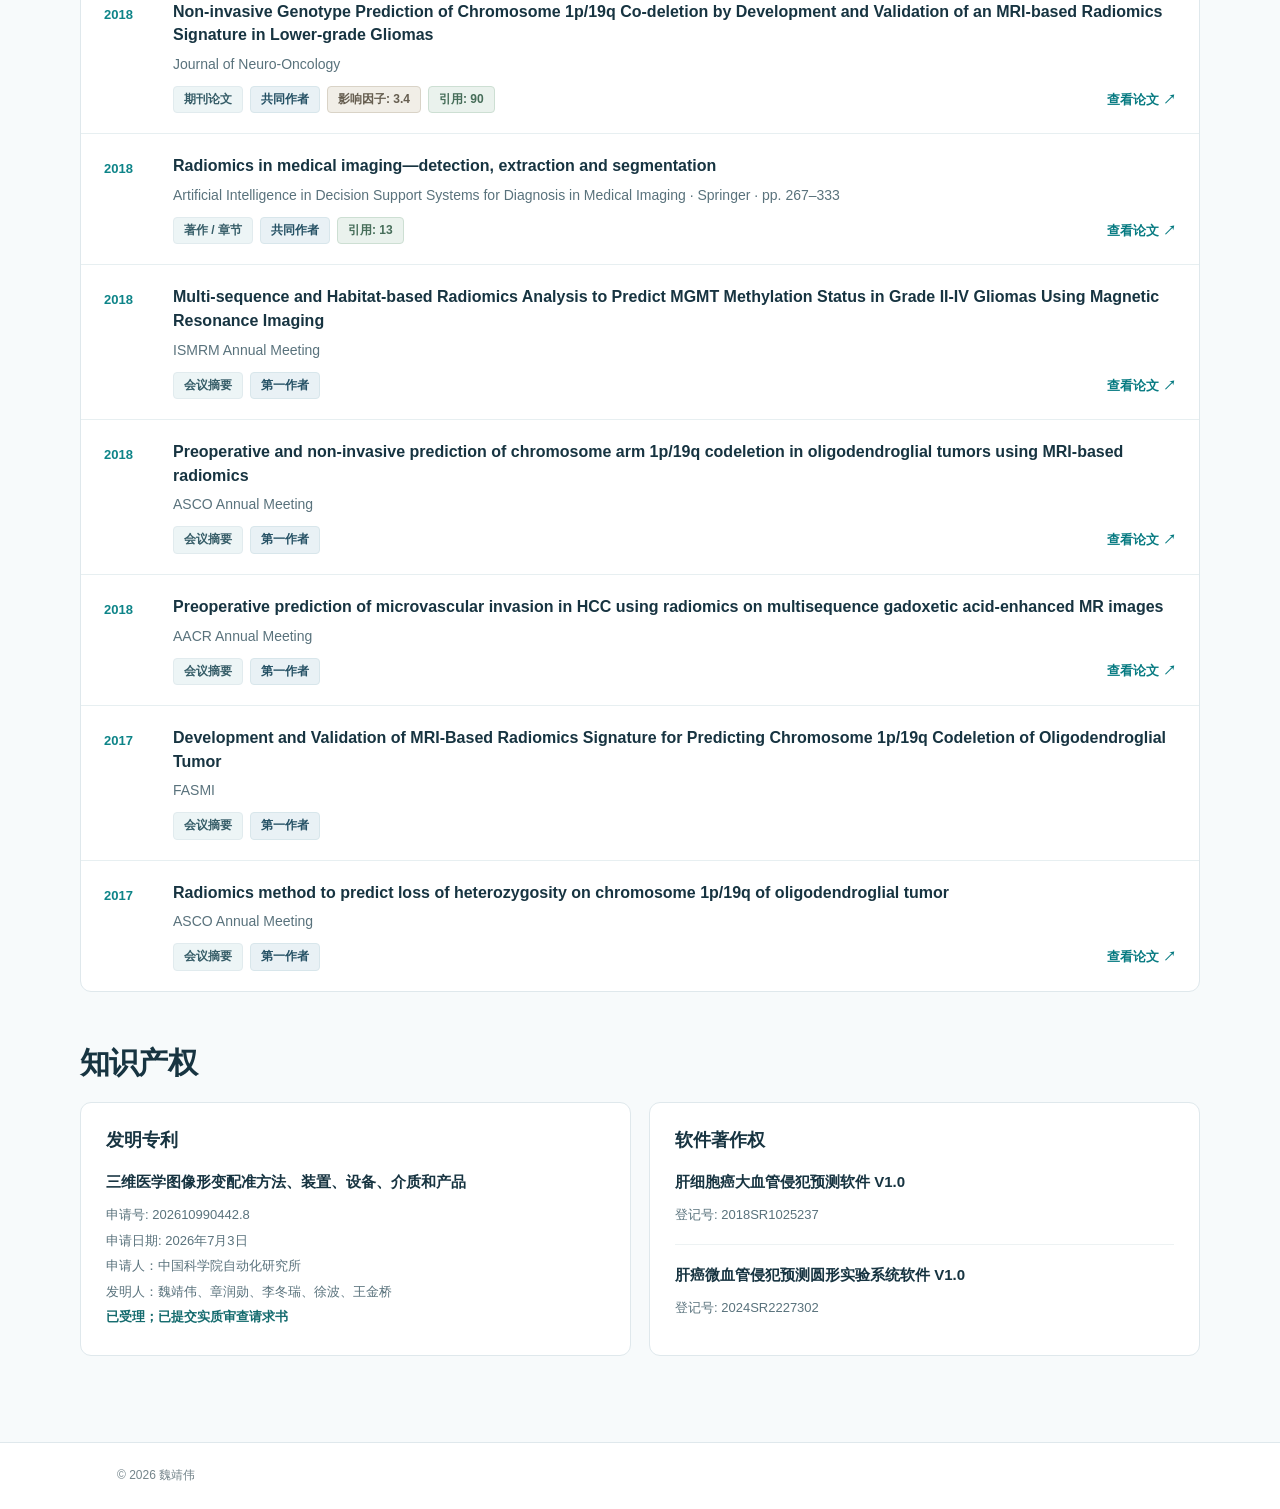
==== commit f788ea15: "Match academic appointment text size to research overview in bilingual homepage" ====
--- a/zh/index.html
+++ b/zh/index.html
@@ -15,7 +15,7 @@
 .hero{background:linear-gradient(124deg,#0b2638 0%,#123b4e 67%,#116d75 100%);color:#f5fafb;padding:56px 0 49px}
 .hero-grid{display:grid;grid-template-columns:minmax(0,.95fr) minmax(0,1.05fr);grid-template-areas:"name overview-title" "appointments overview-body";column-gap:65px;row-gap:0}
 .hero h1{font-size:clamp(36px,3.6vw,45px);line-height:1.16;letter-spacing:-.036em;margin:0 0 22px;font-weight:750}
-.affiliations{display:flex;flex-direction:column;gap:9px;color:#e1edf0;font-size:15px;line-height:1.65}
+.affiliations{display:flex;flex-direction:column;gap:9px;color:#e1edf0;font-size:16px;line-height:1.65}
 .hero-name{grid-area:name}.hero-name h1{margin:0 0 22px}.hero-overview-heading{grid-area:overview-title;align-self:end}.hero-overview-heading .section-label{font-size:20px;line-height:1.45;margin:0 0 8px}.affiliations{grid-area:appointments}.hero-about{grid-area:overview-body;padding-top:0}
 .section-label{font-size:16px;font-weight:750;line-height:1.6;color:#fff;margin:0 0 12px}
 .research-summary{margin:0;font-size:16px;color:#e6f1f3;line-height:1.85;max-width:610px}
@@ -56,7 +56,7 @@
 .empty{display:none;border:1px dashed var(--line);padding:25px;text-align:center;color:var(--muted);border-radius:8px}
 .footer{border-top:1px solid var(--line);background:#fff;color:#74858b;padding:23px 0;font-size:12px}
 @media(max-width:800px){.shell{padding:0 24px}.hero-grid{grid-template-columns:1fr;grid-template-areas:"name" "appointments" "overview-title" "overview-body";column-gap:0;row-gap:0}.hero-overview-heading{margin-top:28px}.hero-about{padding-top:0}.hero{padding:40px 0 39px}.interests{margin-top:25px}.hero h1{font-size:39px}}
-@media(max-width:580px){.shell{padding:0 18px}.nav{min-height:61px}.logo{font-size:15px}.navlinks{gap:13px}.navlinks a{font-size:12px}.navlinks .lang{font-size:12px;padding:6px 10px}.hero h1{font-size:35px;margin-bottom:18px}.affiliations{font-size:14px;gap:8px}.section-label{font-size:16px}.research-summary{font-size:15px;line-height:1.8}.chip{font-size:13px;padding:6px 9px}.main{padding:40px 0 60px}.publications h2{font-size:26px}.filters input{flex-basis:100%;min-width:0}.filters select{min-width:0;flex:1}.paper{grid-template-columns:40px minmax(0,1fr);gap:10px;padding:17px 13px}.paper h3{font-size:15px}.venue{font-size:13px}.year{font-size:12px}.paper-meta a{margin-left:0}}
+@media(max-width:580px){.shell{padding:0 18px}.nav{min-height:61px}.logo{font-size:15px}.navlinks{gap:13px}.navlinks a{font-size:12px}.navlinks .lang{font-size:12px;padding:6px 10px}.hero h1{font-size:35px;margin-bottom:18px}.affiliations{font-size:15px;gap:8px}.section-label{font-size:16px}.research-summary{font-size:15px;line-height:1.8}.chip{font-size:13px;padding:6px 9px}.main{padding:40px 0 60px}.publications h2{font-size:26px}.filters input{flex-basis:100%;min-width:0}.filters select{min-width:0;flex:1}.paper{grid-template-columns:40px minmax(0,1fr);gap:10px;padding:17px 13px}.paper h3{font-size:15px}.venue{font-size:13px}.year{font-size:12px}.paper-meta a{margin-left:0}}
 
 
 /* Each publication: title / venue / paper type & author role / metrics & official links. */
@@ -183,7 +183,7 @@
 .hero-photo img{display:block;width:100%;height:auto;object-fit:contain;object-position:center}
 </style></head><body>
 <header class="header"><div class="shell nav"><a href="#top" class="logo">个人学术主页</a><nav class="navlinks" aria-label="Navigation"><a href="#publications">学术论文</a><a href="#intellectual-property">知识产权</a><a class="lang" href="../?v=20261122-language-sync">English</a></nav></div></header>
-<section class="hero" id="top"><div class="shell"><div class="hero-grid hero-grid-cn"><div class="hero-photo"><img src="../assets/jingwei-profile-original.jpg" alt="魏靖伟" width="1432" height="2048" loading="eager" decoding="async"></div><div class="hero-name"><h1>魏靖伟</h1></div><div class="affiliations"><div>中国科学院自动化研究所，副研究员，硕士生导师</div><div>麻省总医院放射科，研究员</div><div class="harvard-appointment">哈佛医学院<span class="appointment-punctuation">，</span>访问副教授</div><div class="hero-email"><svg aria-hidden="true" xmlns="http://www.w3.org/2000/svg" width="17" height="17" viewBox="0 0 24 24" fill="none" stroke="currentColor" stroke-width="1.75" stroke-linecap="round" stroke-linejoin="round"><rect x="2" y="4" width="20" height="16" rx="2"/><path d="m22 7-10 6L2 7"/></svg><a href="mailto:weijingwei2014@ia.ac.cn">weijingwei2014@ia.ac.cn</a></div></div><div class="hero-overview-heading"><h2 class="section-label">研究简介</h2></div><div class="hero-about"><p class="research-summary">面向恶性肿瘤等重大疾病的精准诊疗需求，以医学影像为核心，开展人工智能基础模型与智能分析方法研究，推动疾病早期筛查、精准诊断、疗效预测及预后风险评估。</p></div></div><div class="interests"><h2 class="section-label">研究方向</h2><div class="chips"><span class="chip">医学多模态大模型</span><span class="chip">医学智能体</span><span class="chip">医学世界模型</span><span class="chip">影像组学</span><span class="chip">多组学</span></div></div></div></section>
+<section class="hero" id="top"><div class="shell"><div class="hero-grid hero-grid-cn"><div class="hero-photo"><img src="../assets/jingwei-portrait-original-20261122.jpg" alt="魏靖伟" width="1432" height="2048" loading="eager" decoding="async"></div><div class="hero-name"><h1>魏靖伟</h1></div><div class="affiliations"><div>中国科学院自动化研究所，副研究员，硕士生导师</div><div>麻省总医院放射科，研究员</div><div class="harvard-appointment">哈佛医学院<span class="appointment-punctuation">，</span>访问副教授</div><div class="hero-email"><svg aria-hidden="true" xmlns="http://www.w3.org/2000/svg" width="17" height="17" viewBox="0 0 24 24" fill="none" stroke="currentColor" stroke-width="1.75" stroke-linecap="round" stroke-linejoin="round"><rect x="2" y="4" width="20" height="16" rx="2"/><path d="m22 7-10 6L2 7"/></svg><a href="mailto:weijingwei2014@ia.ac.cn">weijingwei2014@ia.ac.cn</a></div></div><div class="hero-overview-heading"><h2 class="section-label">研究简介</h2></div><div class="hero-about"><p class="research-summary">面向恶性肿瘤等重大疾病的精准诊疗需求，以医学影像为核心，开展人工智能基础模型与智能分析方法研究，推动疾病早期筛查、精准诊断、疗效预测及预后风险评估。</p></div></div><div class="interests"><h2 class="section-label">研究方向</h2><div class="chips"><span class="chip">医学多模态大模型</span><span class="chip">医学智能体</span><span class="chip">医学世界模型</span><span class="chip">影像组学</span><span class="chip">多组学</span></div></div></div></section>
 <main class="shell main"><section class="publications" id="publications"><h2>学术论文</h2><div class="filters"><input id="search" type="search" placeholder="检索论文标题或期刊…" aria-label="检索论文标题或期刊…"><select id="year" aria-label="year"><option value="">全部年份</option></select><select id="type" aria-label="type"><option value="">全部类型</option><option value="journal">期刊论文</option><option value="conference">会议论文</option><option value="abstract">会议摘要</option><option value="book">著作 / 章节</option><option value="accepted">已接收</option></select><select id="sort" aria-label="论文排序方式"><option value="newest">按年份排序</option><option value="citations-desc">按引用次数排序</option><option value="impact-desc">按影响因子排序</option></select></div>
 <div class="advanced-filter-bar">
   <button type="button" id="advanced-filter-toggle" class="advanced-filter-toggle" aria-expanded="false" aria-controls="advanced-filter-panel">
